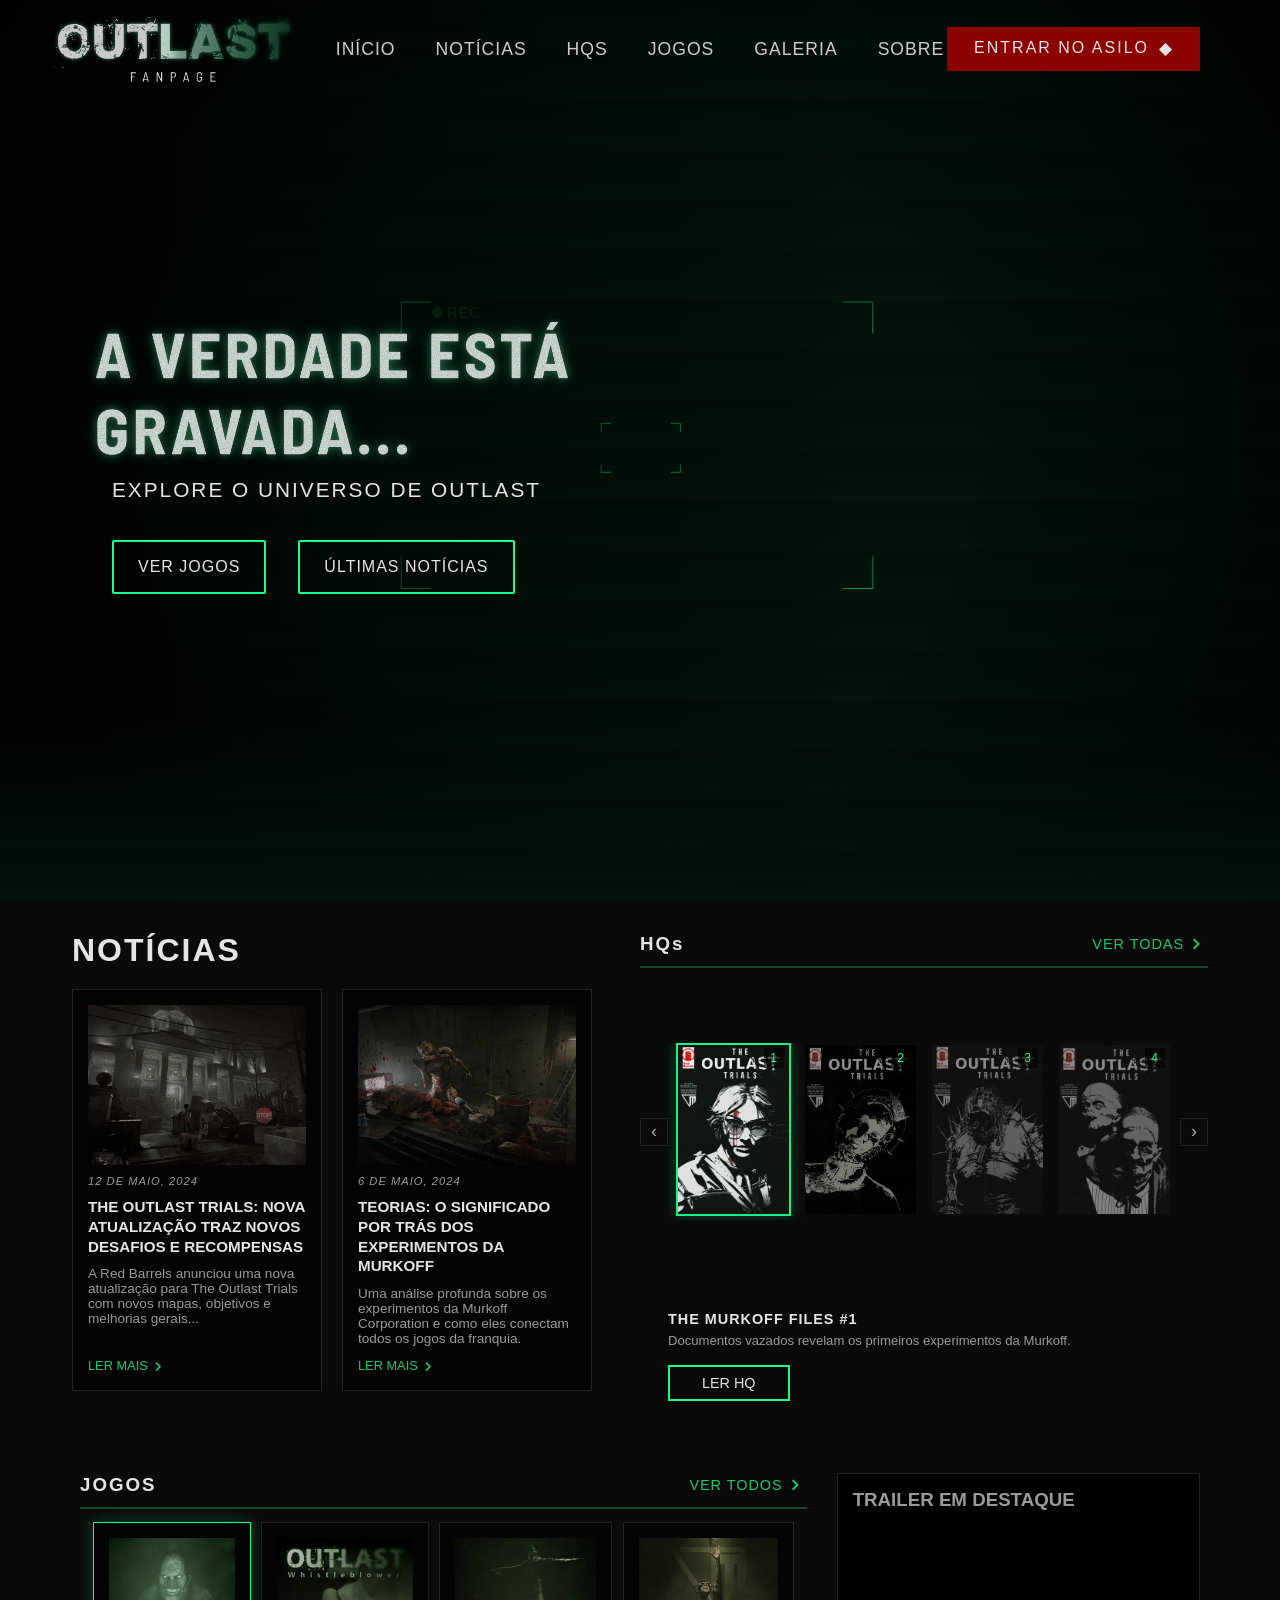
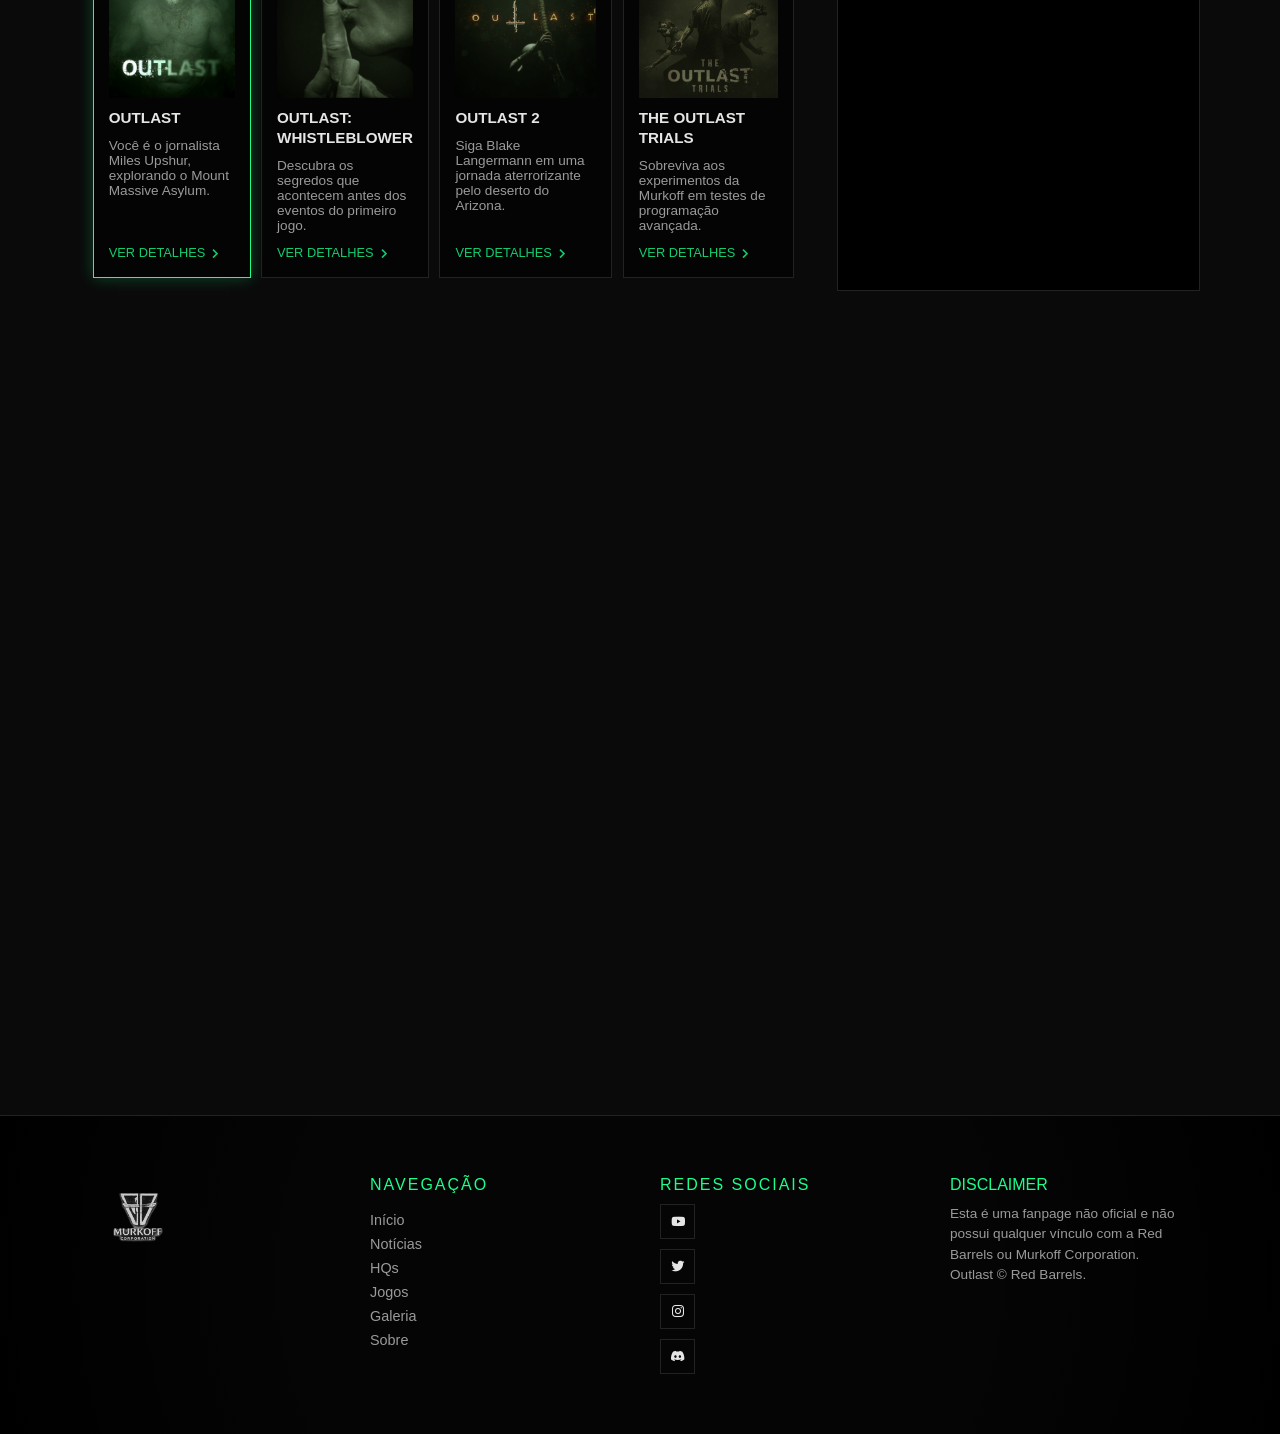
==== index.html @ 9a00b20e "Outlast Fanpage v0.3.2" ====
<!DOCTYPE html>
<html lang="pt-br">
    <head>
        <meta charset="UTF-8">
        <meta name="viewport" content="width=device-width, initial-scale=1.0">
        <title>Outlast Fanpage</title>
        <link rel="stylesheet" href="style.css">

        <!-- FONTES -->
        <link href="https://fonts.cdnfonts.com/css/base-02" rel="stylesheet">
        <link href="https://fonts.cdnfonts.com/css/special-elite" rel="stylesheet">
        <link href="https://fonts.cdnfonts.com/css/barlow-semi-condensed" rel="stylesheet">

        <!-- ICONS -->
        <link rel="shortcut icon" href="assets/icons/icon.png">
        <link href='https://unpkg.com/boxicons@2.1.4/css/boxicons.min.css' rel='stylesheet'>

        <!-- JAVASCRIPT -->
        <script src="script.js" defer></script>
        <script src="https://code.jquery.com/jquery-3.6.0.min.js"></script>
        <link rel="stylesheet" href="https://cdn.jsdelivr.net/npm/swiper@11/swiper-bundle.min.css" />
        <script src="https://cdn.jsdelivr.net/npm/swiper@11/swiper-bundle.min.js"></script>
    </head>
    <body>
        <header class="header">
            <a href="index.html" class="logo">
                <img src="assets/icons/outlast-logo.png" alt>
            </a>
            <nav>
                <a href="#inicio">INÍCIO</a>
                <a href="#noticias">NOTÍCIAS</a>
                <a href="#hqs">HQS</a>
                <a href="#jogos">JOGOS</a>
                <a href="#galeria">GALERIA</a>
                <a href="#sobre">SOBRE</a>
            </nav>
            <a href class="btn-join"><p>ENTRAR NO ASILO</p><b>◆</b></a>
        </header>
        <section class="hero" id="inicio">
            <video autoplay muted loop class="bg-hero-img">
                <source src="assets/video/outlast-bg.mp4">
            </video>
            <div class="overlay"></div>
            <div class="overlay2"></div>
            <img src="assets/img/rec-overlay.png" alt class="rec-overlay">
            <div class="glitch-overlay"></div>
            <article>
                <img src="assets/img/title-hero.png" alt>
                <h4>EXPLORE O UNIVERSO DE OUTLAST</h4>
                <div class="btns">
                    <a href>VER JOGOS</a>
                    <a href>ÚLTIMAS NOTÍCIAS</a>
                </div>
            </article>
        </section>
        <section class="news-hqs">
            <article id="noticias" class="reveal">
                <h1>NOTÍCIAS</h1>
                <div class="carrossel">
                    <div class="card">
                        <img src="assets/img/carrossel/news-1.jpg" alt>
                        <i class="date">12 DE MAIO, 2024</i>
                        <h4>THE OUTLAST TRIALS: NOVA ATUALIZAÇÃO TRAZ NOVOS DESAFIOS E RECOMPENSAS</h4>
                        <p>A Red Barrels anunciou uma nova atualização para The Outlast Trials com novos mapas,
                            objetivos e
                            melhorias gerais...</p>
                        <a href>LER MAIS <i class='bx bx-chevron-right'></i></a>
                    </div>
                    <div class="card">
                        <img src="assets/img/carrossel/news-2.jpg" alt>
                        <i class="date">6 DE MAIO, 2024</i>
                        <h4>TEORIAS: O SIGNIFICADO POR TRÁS DOS EXPERIMENTOS DA MURKOFF</h4>
                        <p>Uma análise profunda sobre os experimentos da Murkoff Corporation e como eles conectam todos
                            os
                            jogos da franquia.</p>
                        <a href>LER MAIS <i class='bx bx-chevron-right'></i></a>
                    </div>
                    <div class="card">
                        <img src="assets/img/carrossel/news-3.webp" alt>
                        <i class="date">28 DE ABRIL, 2024</i>
                        <h4>CURIOSIDADES: 15 FATOS SOBRE OUTLAST QUE VOCÊ (PROVAVELMENTE) NÃO SABIA</h4>
                        <p>Detalhes escondidos, referências e segredos que tornam Outlast uma das franquias de terror
                            mais
                            assustadoras.</p>
                        <a href>LER MAIS <i class='bx bx-chevron-right'></i></a>
                    </div>
                </div>
            </article>
            <aside id="hqs" class="reveal reveal-delay">
                <header class="header-alt">
                    <h1>HQs</h1>
                    <a href>VER TODAS <i class='bx bx-chevron-right'></i></a>
                </header>
                <div class="slider-wrapper">
                    <button class="slider-btn" id="hqs-prev">&#8249;</button>
                    <div class="slides-track-wrap">
                        <div class="slides-track" id="hqs-track"></div>
                    </div>
                    <button class="slider-btn" id="hqs-next">&#8250;</button>
                </div>

                <div class="slide-info">
                    <h3 id="hqs-title"></h3>
                    <p id="hqs-desc"></p>
                    <button class="btn-ler">LER HQ</button>
                </div>
            </aside>
        </section>
        <section class="games-trailer">
            <article id="jogos" class="reveal">
                <header class="header-alt">
                    <h1>JOGOS</h1>
                    <a href>VER TODOS <i class='bx bx-chevron-right'></i></a>
                </header>
                <div class="carrossel-jogos">
                    <div class="card" data-trailer="ZkSydla4sxo">
                        <img src="assets/img/carrossel/outlast-cape.jpg" alt>
                        <h4>OUTLAST</h4>
                        <p>Você é o jornalista Miles Upshur, explorando o Mount Massive Asylum.</p>
                        <a href>VER DETALHES <i class='bx bx-chevron-right'></i></a>
                    </div>
                    <div class="card" data-trailer="-aMJB6BDX4w">
                        <img src="assets/img/carrossel/outlast-whistleblower-cape.webp" alt>
                        <h4>OUTLAST: WHISTLEBLOWER</h4>
                        <p>Descubra os segredos que acontecem antes dos eventos do primeiro jogo.</p>
                        <a href>VER DETALHES <i class='bx bx-chevron-right'></i></a>
                    </div>
                    <div class="card" data-trailer="EOrTuPljfPU">
                        <img src="assets/img/carrossel/outlast-2-cape.webp" alt>
                        <h4>OUTLAST 2</h4>
                        <p>Siga Blake Langermann em uma jornada aterrorizante pelo deserto do Arizona.</p>
                        <a href>VER DETALHES <i class='bx bx-chevron-right'></i></a>
                    </div>
                    <div class="card" data-trailer="DuKkethkMeo">
                        <img src="assets/img/carrossel/outlast-trials-cape.jpg" alt>
                        <h4>THE OUTLAST TRIALS</h4>
                        <p>Sobreviva aos experimentos da Murkoff em testes de programação avançada.</p>
                        <a href>VER DETALHES <i class='bx bx-chevron-right'></i></a>
                    </div>
                </div>
            </article>
            <aside class="reveal reveal-delay">
                <h3>TRAILER EM DESTAQUE</h3>
                <div class="trailer-track-wrap">
                    <div class="trailer-track" id="trailer-track">
                        <iframe src="https://www.youtube.com/embed/ZkSydla4sxo"
                            title="Outlast - Trailer Oficial"
                            frameborder="0"
                            allow="accelerometer; autoplay; clipboard-write; encrypted-media; gyroscope; picture-in-picture"
                            allowfullscreen></iframe>
                        <iframe src="https://www.youtube.com/embed/-aMJB6BDX4w" frameborder="0"
                            allow="accelerometer; autoplay; clipboard-write; encrypted-media; gyroscope; picture-in-picture"
                            allowfullscreen></iframe>
                        <iframe src="https://www.youtube.com/embed/MKrUZ36IVAY" frameborder="0"
                            allow="accelerometer; autoplay; clipboard-write; encrypted-media; gyroscope; picture-in-picture"
                            allowfullscreen></iframe>
                        <iframe src="https://www.youtube.com/embed/DuKkethkMeo" frameborder="0"
                            allow="accelerometer; autoplay; clipboard-write; encrypted-media; gyroscope; picture-in-picture"
                            allowfullscreen></iframe>
                    </div>
                </aside>
            </section>
            <section class="galeria">
                <article id="galeria" class="reveal">
                    <header class="header-alt reveal">
                        <h1>GALERIA</h1>
                        <div class="center">
                            <nav>
                                <a href>TODAS</a>
                                <a href>PERSONAGENS</a>
                                <a href>CENÁRIOS</a>
                                <a href>FANARTS</a>
                            </nav>
                        </div>
                        <a href>VER TODAS <i class='bx bx-chevron-right'></i></a>
                    </header>
                    <div class="grade-galeria reveal">
                        <div class="linha">
                            <img src="assets/img/carrossel/news-1.jpg" alt>
                            <img src="assets/img/carrossel/news-2.jpg" alt>
                            <img src="assets/img/carrossel/news-3.webp" alt>
                            <img src="assets/img/galeria/01galeria.jpg" alt>
                            <img src="assets/img/galeria/02galeria.jpg" alt>
                            <img src="assets/img/galeria/03galeria.jpg" alt>
                        </div>
                        <div class="linha">
                            <img src="assets/img/galeria/04galeria.jpg" alt>
                            <img src="assets/img/galeria/05galeria.jpg" alt>
                            <img src="assets/img/galeria/06galeria.jpg" alt>
                            <img src="assets/img/galeria/07galeria.webp" alt>
                            <img src="assets/img/galeria/08galeria.webp" alt>
                            <img src="assets/img/galeria/09galeria.jpg" alt>
                        </div>
                        <div class="linha">
                            <img src="assets/img/galeria/10galeria.webp" alt>
                            <img src="assets/img/galeria/11galeria.webp" alt>
                            <img src="assets/img/galeria/12galeria.jpg" alt>
                            <img src="assets/img/galeria/13galeria.webp" alt>
                            <img src="assets/img/galeria/14galeria.webp" alt="">
                            <img src="assets/img/galeria/15galeria.jpg" alt="">
                        </div>
                        <div class="linha">
                            <img src="assets/img/galeria/16galeria.jpg" alt="">
                            <img src="assets/img/galeria/17galeria.avif" alt="">
                            <img src="assets/img/galeria/18galeria.webp" alt="">
                            <img src="assets/img/galeria/19galeria.webp" alt="">
                            <img src="assets/img/galeria/20galeria.avif" alt="">
                            <img src="assets/img/galeria/21galeria.png" alt="">
                        </div>
                    </div>
                </article>
                <aside class="galeria-viewer">
                    <div class="viewer-main">
                        <img id="viewer-img" src alt>
                        <button class="viewer-close" id="viewer-close">
                            <i class='bx bx-x'></i>
                        </button>
                    </div>
                    <div class="viewer-nav">
                        <button class="viewer-btn" id="viewer-prev">&#8249;</button>
                        <div class="viewer-thumbs-wrap">
                            <div class="viewer-thumbs" id="viewer-thumbs"></div>
                        </div>
                        <button class="viewer-btn" id="viewer-next">&#8250;</button>
                        <span class="viewer-counter" id="viewer-counter">1 / 12</span>
                    </div>
                </aside>
            </section>

            <section class="sobre">
                <article id="sobre" class="reveal">
                    <h1>SOBRE A FRANQUIA</h1>
                    <p>
                        Outlast é uma franquia de jogos de terror em primeira pessoa desenvolvida pela Red Barrels. A
                        série
                        se passa no universo da Murkoff Corporation, envolta em segredos, experimentos desumanos e uma
                        busca
                        obsessiva por conhecimento.<br><br>
                        Sem armas. Sem poder. Apenas você, sua câmera e a verdade. <br>
                        Eles estão sempre assistindo.
                    </p>
                    <a href>SAIBA MAIS</a>
                </article>
                <aside class="reveal reveal-delay">
                    <img src alt>
                    <div class="overlay"></div>
                    <h2>LINHA DO TEMPO</h2>
                    <div class="timeline">
                        <div class="timeline-item">
                            <div class="circle-dot"></div>
                            <h4>1971</h4>
                            <p>Primeiros registros dos equipamentos da Murkoff.</p>
                        </div>
                        <div class="timeline-item">
                            <div class="circle-dot"></div>
                            <h4>2009</h4>
                            <p>Eventos de Outlast e Outlast: Whistleblower no Mount Massive Asylum.</p>
                        </div>
                        <div class="timeline-item">
                            <div class="circle-dot"></div>
                            <h4>2013</h4>
                            <p>Outbreak na Temple Gate e os eventos de Outlast 2.</p>
                        </div>
                        <div class="timeline-item">
                            <div class="circle-dot"></div>
                            <h4>2017 - presente</h4>
                            <p>Experimentação em larga escala com The Outlast Trials.</p>
                        </div>
                    </div>
                </aside>
            </section>

            <footer class="footer">
                <img src="assets/icons/footer-icon.png" alt>
                <nav>
                    <h4>NAVEGAÇÃO</h4>
                    <a href>Início</a>
                    <a href>Notícias</a>
                    <a href>HQs</a>
                    <a href>Jogos</a>
                    <a href>Galeria</a>
                    <a href>Sobre</a>
                </nav>
                <div class="social">
                    <h4>REDES SOCIAIS</h4>
                    <a href><i class='bx bxl-youtube'></i></a>
                    <a href><i class='bx bxl-twitter'></i></a>
                    <a href><i class='bx bxl-instagram'></i></a>
                    <a href><i class='bx bxl-discord-alt'></i></a>
                </div>
                <div class="disclaimer">
                    <h4>DISCLAIMER</h4>
                    <p>Esta é uma fanpage não oficial e não possui qualquer vínculo com a Red Barrels ou Murkoff
                        Corporation. <br>
                        Outlast © Red Barrels.
                    </p>
                </div>
                <video autoplay muted loop>
                    <source src="assets/video/outlast-trailer.mp4">
                </video>
            </footer>
        </body>
    </html>
---- style.css ----
* {
    margin: 0;
    padding: 0;
    box-sizing: border-box;
    scroll-behavior: smooth;
}

:root {
    --bgcolor: #0a0a0a;
    --main: #1aff8c;
    --alt: #8b0000;
    --text: #e5e5e5;
    --shadows: #020202;

    --main-hover: #13cc70;
    --main-glow: rgba(26, 255, 140, 0.25);
    --alt-hover: #b30000;
    --border: #222222;
    --text-muted: #9a9a9a;

    --title: 'Base 02', sans-serif;
    --subtitle: 'Special Elite', sans-serif;
    --paragraph: 'Barlow Semi Condensed', sans-serif;
}

a {
    text-decoration: none;
    color: inherit;
}

::-webkit-scrollbar {
    width: 10px;
}

::-webkit-scrollbar-thumb {
    background-color: var(--alt);
}

body {
    overflow-x: hidden;
    color: var(--text);
    position: relative;
    display: flex;
    flex-direction: column;
    width: 100dvw;
    background-color: var(--bgcolor);
    height: auto;
    font-family: var(--paragraph);
}

.bg-hero-img {
    position: absolute;
    z-index: -1;
    width: 100%;
    height: auto;
    object-fit: cover;
    filter: brightness(50%);
}

.overlay {
    position: absolute;
    background: linear-gradient(90deg, rgba(0, 0, 0, 0.75) 0%, rgba(0, 0, 0, 0.5) 25%, transparent 70%);
    width: 100%;
    height: 100%;
}
.overlay2 {
    position: absolute;
    background: linear-gradient(rgba(0,0,0,0) 0%, rgba(0,0,0,0) 80%, var(--bgcolor) 100%);
    width: 100%;
    height: 100%;
}
.header {
    position: fixed;
    top: 0;
    z-index: 99;
    width: 100%;
    height: auto;
    padding: 0.7rem 5rem 0.7rem 3rem;
    display: flex;
    align-items: center;
    justify-content: space-between;
    transform: translateY(0);
    background: transparent;
    backdrop-filter: blur(0);
    transition: background 0.3s ease, backdrop-filter 0.3s ease, transform 0.3s ease, opacity 0.3s ease;
}

.header.scrolled {
    background-color: var(--bgcolor);
}

.logo {
    width: auto;
    display: flex;
    align-items: center;
}

.logo img {
    width: 250px;
}

.header nav {
    display: flex;
    gap: 40px;
    font-family: var(--paragraph);
    position: absolute;
    left: 50%;
    top: 50%;
    transform: translate(-50%, -50%);
}

.header .btn-join {
    background-color: var(--alt);
}

.btn-join,
.btn-join::after {
    padding: 0.6rem 1.5rem;
    font-size: 1em;
    border: 3px solid var(--alt);
    border-radius: 1px;
    color: var(--text);
    background-color: var(--alt-hover);
    position: relative;
    transition: .1s ease;
    font-family: var(--paragraph);
    font-weight: 500;
    display: flex;
    gap: 10px;
    letter-spacing: 2px;
}

.btn-join::after {
    --move1: inset(50% 50% 50% 50%);
    --move2: inset(31% 0 40% 0);
    --move3: inset(39% 0 15% 0);
    --move4: inset(45% 0 40% 0);
    --move5: inset(45% 0 6% 0);
    --move6: inset(14% 0 61% 0);
    clip-path: var(--move1);
    content: 'ENTRAR NO ASILO';
    position: absolute;
    top: 0;
    left: 0;
    right: 0;
    bottom: 0;
    display: block;
}

.btn-join:hover::after {
    animation: glitch_4011 1s;
    animation-timing-function: steps(2, end);
    text-shadow: -3px -3px 0px var(--alt-hover), 3px 3px 0px var(--alt);
    background-color: transparent;
    border: 3px solid var(--alt);
}

.btn-join:hover {
    text-shadow: -1px -1px 0px var(--alt-hover), 1px 1px 0px var(--alt);
    background-color: var(--alt-hover);
    border: 3px solid var(--alt-hover);
    box-shadow: 0px 10px 10px -10px var(--alt-hover);
}

@keyframes glitch_4011 {
    0% {
        clip-path: var(--move1);
        transform: translate(0px, -10px);
    }

    10% {
        clip-path: var(--move2);
        transform: translate(-10px, 10px);
    }

    20% {
        clip-path: var(--move3);
        transform: translate(10px, 0px);
    }

    30% {
        clip-path: var(--move4);
        transform: translate(-10px, 10px);
    }

    40% {
        clip-path: var(--move5);
        transform: translate(10px, -10px);
    }

    50% {
        clip-path: var(--move6);
        transform: translate(-10px, 10px);
    }

    60% {
        clip-path: var(--move1);
        transform: translate(10px, -10px);
    }

    70% {
        clip-path: var(--move3);
        transform: translate(-10px, 10px);
    }

    80% {
        clip-path: var(--move2);
        transform: translate(10px, -10px);
    }

    90% {
        clip-path: var(--move4);
        transform: translate(-10px, 10px);
    }

    100% {
        clip-path: var(--move1);
        transform: translate(0);
    }
}

.header nav a {
    font-size: 1.1em;
    color: #ccc;
    font-family: var(--paragraph);
    text-transform: uppercase;
    letter-spacing: 1px;
    font-weight: 500;
    position: relative;
    text-decoration: none;
    transition: color 0.3s ease;
}

.header nav a::after {
    content: "";
    position: absolute;
    bottom: -5px;
    left: 50%;
    width: 0%;
    height: 2px;
    background-color: #1aff8c;
    transition: width 0.4s cubic-bezier(0.25, 0.8, 0.25, 1),
        left 0.4s cubic-bezier(0.25, 0.8, 0.25, 1);
}

.header nav a:hover {
    color: #fff;
}

.header nav a:hover::after {
    width: 100%;
    left: 0;
}

.header nav a.active {
    color: #1aff8c;
}

.header nav a.active::after {
    width: 100%;
    left: 0;
}

.hero {
    position: relative;
    height: 100vh;
    min-height: 600px;
    width: 100%;
    display: flex;
    align-items: center;
    justify-content: center;
    text-align: center;
    overflow: hidden;
    color: #E5E5E5;
    background: radial-gradient(circle, transparent 40%, rgba(0, 0, 0, 0.9));
}

.glitch-overlay {
    position: absolute;
    inset: 0;
    pointer-events: none;
    z-index: 3;
    background: repeating-linear-gradient(0deg,
            var(--main) 0px,
            var(--main-hover) 50px,
            transparent 1px,
            transparent 3px);
    mix-blend-mode: overlay;
    animation: glitchFlicker 0.15s infinite;
}

@keyframes glitchFlicker {
    0% {
        opacity: 0.05;
    }

    50% {
        opacity: 0.15;
    }

    100% {
        opacity: 0.05;
    }
}

.hero::before {
    content: "";
    position: absolute;
    inset: 0;
    background: inherit;
    z-index: 2;
    opacity: 0;
}

.hero.glitch-active::before {
    animation: glitchShift 0.3s;
}

@keyframes glitchShift {
    0% {
        transform: translate(0, 0);
        filter: hue-rotate(0deg);
        opacity: 0.2;
    }

    20% {
        transform: translate(-10px, 5px);
        filter: hue-rotate(90deg);
    }

    40% {
        transform: translate(10px, -5px);
        filter: hue-rotate(-90deg);
    }

    60% {
        transform: translate(-5px, 2px);
    }

    80% {
        transform: translate(5px, -2px);
    }

    100% {
        transform: translate(0, 0);
        opacity: 0;
    }
}

.rec-overlay {
    width: 40%;
    z-index: -1;
    position: absolute;
    height: auto;
    opacity: 0.3;
}

.hero article {
    z-index: 10;
    position: relative;
    display: flex;
    flex-direction: column;
    width: 100%;
    height: 100%;
    justify-content: center;
    padding: 5rem;
    text-align: left;
    gap: 0.4rem;
}

.hero article img {
    width: 45%;
}

.hero article h4 {
    font-size: 1.3em;
    letter-spacing: 2px;
    font-weight: 500;
    margin-left: 2rem;
}

.hero article .btns {
    font-weight: 400;
    margin-left: 2rem;
    display: flex;
    gap: 2rem;
    margin-top: 2rem;
}

.hero article .btns a {
    position: relative;
    border: 2px solid var(--main);
    border-radius: 2px;
    padding: 1rem 1.5rem;
    color: var(--text);
    overflow: hidden;
    transition: 0.3s ease;
    letter-spacing: 1px;
}

.hero article .btns a::before {
    content: "";
    position: absolute;
    inset: 0;
    background: var(--main);
    transform: scaleX(0);
    transform-origin: left;
    transition: transform 0.3s ease;
    z-index: -1;
}

.hero article .btns a:hover {
    color: #000;
    box-shadow: 0 0 10px var(--main-glow), 0 0 20px var(--main-glow);
}

.hero article .btns a:hover::before {
    transform: scaleX(1);
}

.hero article .btns a::after {
    content: "";
    position: absolute;
    inset: 0;
    background: repeating-linear-gradient(0deg,
            transparent, transparent 2px, rgba(0, 0, 0, 0.2) 3px);
    opacity: 0;
    transition: 0.2s;
}

.hero article .btns a:hover::after {
    opacity: 1;
}

/* ===================== NEWS + HQS ===================== */

.news-hqs {
    display: flex;
    gap: 0px;
}

.news-hqs>article {
    position: relative;
    width: fit-content;
    margin-left: 3rem;
}

.news-hqs>aside {
    padding: 2rem 1.5rem 2rem 1.5rem;
    width: 100%;
    margin-right: 3rem;
}

#noticias {
    width: fit-content;
    padding: 2rem 1.5rem 2rem 1.5rem;
    display: flex;
    flex-direction: column;
}

#noticias h1 {
    font-family: var(--paragraph);
    font-size: 2rem;
    margin-bottom: 20px;
    letter-spacing: 2px;
}

.carrossel {
    display: flex;
    gap: 20px;
    overflow-x: auto;
    scroll-snap-type: x mandatory;
    padding-bottom: 10px;
    max-width: 100%;
    flex: 1;
}

.carrossel::-webkit-scrollbar {
    height: 6px;
}

.carrossel::-webkit-scrollbar-thumb {
    background: var(--main);
}

.carrossel .card {
    min-width: 20%;
    scroll-snap-align: start;
    background: rgba(0, 0, 0, 0.6);
    border: 1px solid var(--border);
    transition: 0.3s;
    flex: 0 0 300px;
    max-width: 250px;
}

.card {
    background: rgba(0, 0, 0, 0.6);
    border: 1px solid var(--border);
    padding: 15px;
    display: flex;
    flex-direction: column;
    gap: 10px;
    transition: 0.3s;
    cursor: default;
}

.card:hover {
    border-color: var(--main);
    box-shadow: 0 0 15px var(--main-glow);
}

.card img {
    width: 100%;
    height: 160px;
    object-fit: cover;
    filter: brightness(0.7);
    transition: 0.3s;
}

.card:hover img {
    filter: brightness(1);
}

.card .date {
    font-size: 0.7em;
    color: var(--text-muted);
    letter-spacing: 1px;
}

.card h4 {
    font-size: 0.95em;
    line-height: 1.3;
}

.card p {
    font-size: 0.85em;
    color: var(--text-muted);
    flex: 1;
}

.card a {
    margin-top: auto;
    font-size: 0.8em;
    color: var(--main-hover);
    transition: 0.3s;
    display: flex;
    align-items: center;
}

.card a:hover {
    text-shadow: 0 0 10px var(--main-glow);
    color: var(--main);
}

.card a>i {
    position: relative;
    top: 1px;
    transition: transform .2s ease;
    font-size: 1.5em;
}

.card a:hover>i {
    animation: arrow-bounce 0.6s ease-in-out infinite;
}

/* ===================== HQs ASIDE ===================== */

#hqs {
    display: flex;
    flex-direction: column;
    overflow: hidden;
}

.header-alt {
    display: flex;
    justify-content: space-between;
    align-items: center;
    flex-shrink: 0;
    border-bottom: 2px solid var(--main-glow);
    padding-bottom: 0.7rem;
    overflow: visible;
}

.header-alt h1 {
    font-family: var(--paragraph);
    letter-spacing: 2px;
}

.center {
    position: relative;
    width: fit-content;
    height: 100%;
}

.header-alt nav {
    position: absolute;
    left: 50%;
    top: 50%;
    transform: translate(-50%, -50%);
    display: flex;
    align-items: center;
    justify-content: center;
    gap: 10%;
}

.header-alt nav>a {
    color: var(--text-muted);
}

.header-alt nav>a:hover {
    color: var(--text)
}

@keyframes arrow-bounce {

    0%,
    100% {
        transform: translateX(2px);
    }

    50% {
        transform: translateX(5px);
    }
}

.header-alt a {
    font-size: 0.9em;
    color: var(--main-hover);
    display: flex;
    letter-spacing: 1px;
    font-weight: 400;
    align-items: center;
    transition: all .2s ease;
}

.header-alt a:hover {
    color: var(--main);
}

.header-alt a:hover>i {
    animation: arrow-bounce 0.6s ease-in-out infinite;
}

.header-alt a>i {
    position: relative;
    transition: transform .2s ease;
    font-size: 1.6em;
}

.slider-wrapper {
    position: relative;
    display: flex;
    align-items: center;
    gap: 0;
    height: 75%;
}

.slider-btn {
    background: transparent;
    border: 1px solid var(--border);
    color: #aaa;
    width: 28px;
    height: 28px;
    display: flex;
    align-items: center;
    justify-content: center;
    cursor: pointer;
    transition: .2s;
    flex-shrink: 0;
    font-size: 18px;
}

.slider-btn:hover {
    border-color: var(--main);
    color: var(--main);
    box-shadow: 0 0 8px var(--main-glow);
}

.slides-track-wrap {
    overflow: hidden;
    flex: 1;
    padding: 0 8px;
}

.slides-track {
    display: flex;
    gap: 12px;
    transition: transform .35s cubic-bezier(.4, 0, .2, 1);
}

.slide {
    flex: 0 0 calc(25% - 9px);
    cursor: pointer;
    position: relative;
}

.slide img {
    width: 100%;
    aspect-ratio: 2/3;
    object-fit: cover;
    filter: brightness(.55) saturate(.7);
    transition: .3s;
    border: 2px solid transparent;
}

.slide.active img {
    filter: brightness(.95) saturate(1);
    border-color: var(--main);
    box-shadow: 0 0 14px var(--main-glow);
}

.slide:hover img {
    filter: brightness(.8) saturate(.9);
}

.slide-num {
    position: absolute;
    top: 5px;
    right: 7px;
    font-size: .75rem;
    color: var(--main);
    font-weight: 700;
    background-color: rgba(0, 0, 0, 0.6);
    width: 20px;
    height: 20px;
    letter-spacing: 1px;
    display: flex;
    align-items: center;
    justify-content: center;
    font-weight: 500;
    text-align: center;
    font-family: var(--paragraph);
}

.slide-info {
    margin-top: 1rem;
    padding: 0 28px;
}

.slide-info h3 {
    font-size: .9rem;
    color: var(--text);
    letter-spacing: 1px;
    font-weight: 700;
    text-transform: uppercase;
    margin-bottom: .35rem;
}

.slide-info p {
    font-size: .82rem;
    color: var(--text-muted);
    line-height: 1.4;
    margin-bottom: .9rem;
}

.btn-ler {
    border: 2px solid var(--main);
    padding: .5rem 2rem;
    font-size: .9em;
    color: var(--text);
    letter-spacing: 0px;
    text-transform: uppercase;
    cursor: pointer;
    background: transparent;
    font-family: var(--paragraph);
    transition: .2s;
    position: relative;
    overflow: hidden;
    font-weight: 500;
}

.btn-ler::before {
    content: '';
    position: absolute;
    inset: 0;
    background: var(--main);
    transform: scaleX(0);
    transform-origin: left;
    transition: transform .25s ease;
    z-index: -1;
}

.btn-ler:hover {
    color: #000;
    box-shadow: 0 0 12px var(--main-glow);
}

.btn-ler:hover::before {
    transform: scaleX(1);
}

/* ===================== JOGOS + TRAILER ===================== */

.games-trailer {
    display: grid;
    grid-template-columns: 2fr 1fr;
    gap: 30px;
    padding: 40px 5rem;
}

#jogos {
    display: flex;
    flex-direction: column;
}

.carrossel-jogos {
    padding: 0.8rem;
    display: flex;
    gap: 1.5%;
}

.games-trailer aside {
    background: #000;
    border: 1px solid var(--border);
    padding: 15px;
    display: flex;
    flex-direction: column;
    gap: 15px;
}

.games-trailer h3 {
    color: var(--text-muted);
}

.games-trailer iframe {
    width: 100%;
    height: 100%;
    border: 5px solid var(--border);
}

.carrossel-jogos .card.active {
    border-color: var(--main);
    box-shadow: 0 0 15px var(--main-glow);
}

.carrossel-jogos .card.active img {
    filter: brightness(1);
}

.trailer-track-wrap {
    overflow: hidden;
    width: 100%;
    height: 100%;
}

.trailer-track {
    display: flex;
    flex-direction: row;
    /* adicione isso explicitamente */
    height: 100%;
    transition: transform 0.4s cubic-bezier(.4, 0, .2, 1);
}

.trailer-track iframe {
    flex: 0 0 100%;
    width: 100%;
    height: 100%;
    border: none;
    pointer-events: none;
}

.trailer-track iframe.active {
    pointer-events: all;
}

/* ===================== GALERIA ===================== */


.galeria {
    display: flex;
    flex-direction: row;
    gap: 20px;
    padding: 40px 5rem;
    align-items: flex-start;
}

.galeria.open {
    grid-template-columns: 60fr 40fr;
    gap: 20px;
}

#galeria {
    width: 100%;
    flex-shrink: 0;
    transition: width 0.4s ease;
}

.galeria.open #galeria {
    width: 60%;
}

.grade-galeria {
    padding: 1.5rem 1.5rem;
    display: flex;
    flex-direction: column;
    gap: 10px;
}

.linha {
    display: grid;
    grid-template-columns: repeat(6, 1fr);
    gap: 10px;
}

.linha img {
    width: 100%;
    height: 80px;
    object-fit: cover;
    filter: brightness(0.7);
    transition: 0.3s;
    cursor: pointer;
    display: block;
}

.linha img:hover {
    filter: brightness(1);
    transform: scale(1.05);
}

.linha img.selected {
    filter: brightness(1);
    outline: 2px solid var(--main);
    box-shadow: 0 0 12px var(--main-glow);
    transform: scale(1.05);
}

.galeria.open .linha img {
    height: 70px;
}

/* ===================== VISUALIZADOR ===================== */

.galeria-viewer {
    display: none;
    flex-direction: column;
    gap: 15px;
    width: 40%;
    flex-shrink: 0;
    position: sticky;
    top: 80px;
}

.galeria.open .galeria-viewer {
    display: flex;
}

.viewer-main {
    position: relative;
    width: 100%;
    aspect-ratio: 16/10;
    overflow: hidden;
    border: 1px solid var(--border);
    background: #000;
}

.viewer-main img {
    width: 100%;
    height: 100%;
    object-fit: cover;
    transition: opacity 0.3s ease;
}

.viewer-close {
    position: absolute;
    top: 8px;
    right: 8px;
    background: rgba(0, 0, 0, 0.7);
    border: 1px solid var(--border);
    color: var(--text-muted);
    width: 28px;
    height: 28px;
    display: flex;
    align-items: center;
    justify-content: center;
    cursor: pointer;
    font-size: 18px;
    transition: 0.2s;
    z-index: 5;
}

.viewer-close:hover {
    border-color: var(--alt);
    color: var(--alt);
}

.viewer-nav {
    display: flex;
    align-items: center;
    gap: 10px;
}

.viewer-btn {
    background: transparent;
    border: 1px solid var(--border);
    color: #aaa;
    width: 32px;
    height: 32px;
    display: flex;
    align-items: center;
    justify-content: center;
    cursor: pointer;
    transition: .2s;
    flex-shrink: 0;
    font-size: 20px;
}

.viewer-btn:hover {
    border-color: var(--main);
    color: var(--main);
    box-shadow: 0 0 8px var(--main-glow);
}

.viewer-thumbs-wrap {
    overflow: hidden;
    flex: 1;
}

.viewer-thumbs {
    display: flex;
    flex-wrap: nowrap;
    gap: 6px;
    transition: transform 0.35s cubic-bezier(.4, 0, .2, 1);
}

.viewer-thumb {
    flex: 0 0 calc(25% - 5px);
    width: calc(25% - 5px);
    aspect-ratio: 1;
    object-fit: cover;
    filter: brightness(0.5) saturate(0.6);
    cursor: pointer;
    transition: 0.2s;
    border: 2px solid transparent;
    display: block;
}

.viewer-thumb:hover {
    filter: brightness(0.8);
}

.viewer-thumb.active {
    filter: brightness(1);
    border-color: var(--main);
    box-shadow: 0 0 8px var(--main-glow);
}

.viewer-counter {
    font-size: 0.75rem;
    color: var(--text-muted);
    letter-spacing: 1px;
    text-align: right;
    flex-shrink: 0;
}

/* ===================== SOBRE ===================== */

.sobre {
    display: grid;
    grid-template-columns: 1fr 1fr;
    gap: 30px;
    padding: 40px 5rem;
}

/* ===================== FOOTER ===================== */

.footer {
    position: relative;
    display: grid;
    grid-template-columns: 1fr 1fr 1fr 1fr;
    gap: 40px;
    padding: 60px 5rem;
    background: #050505;
    border-top: 1px solid var(--border);
    overflow: hidden;
}

.footer video {
    position: absolute;
    inset: 0;
    width: 100%;
    height: 100%;
    object-fit: cover;
    opacity: 0.05;
    z-index: 0;
}

.footer>* {
    position: relative;
    z-index: 2;
}

.footer img {
    width: 120px;
    opacity: 0.8;
    filter: grayscale(1) brightness(1.2);
    transition: 0.3s;
}

.footer img:hover {
    opacity: 1;
    filter: grayscale(0) brightness(1.5);
}

.footer nav {
    display: flex;
    flex-direction: column;
    gap: 8px;
}

.footer nav h4 {
    font-family: var(--subtitle);
    margin-bottom: 10px;
    color: var(--main);
    font-weight: 200;
    letter-spacing: 2px;
}

.footer nav a {
    color: var(--text-muted);
    transition: 0.3s;
    font-size: 0.9em;
}

.footer nav a:hover {
    color: var(--main);
    transform: translateX(5px);
}

.social {
    display: flex;
    flex-direction: column;
    gap: 10px;
}

.social h4 {
    color: var(--main);
    font-family: var(--subtitle);
    letter-spacing: 2px;
    font-weight: 200;
}

.social a {
    width: 35px;
    height: 35px;
    border: 1px solid var(--border);
    display: flex;
    align-items: center;
    justify-content: center;
    color: var(--text);
    transition: 0.3s;
}

.social a:hover {
    border-color: var(--main);
    color: var(--main);
    box-shadow: 0 0 10px var(--main-glow);
}

.disclaimer h4 {
    color: var(--main);
    font-family: var(--subtitle);
    margin-bottom: 10px;
    font-weight: 200;
}

.disclaimer p {
    font-size: 0.85em;
    color: var(--text-muted);
    line-height: 1.5;
}

.footer::after {
    content: "";
    position: absolute;
    inset: 0;
    background: radial-gradient(circle, transparent 50%, #000 100%);
    z-index: 1;
}

.header.hide {
    transform: translateY(-100%);
    opacity: 0;
}

@media (max-width: 900px) {
    .news-hqs {
        grid-template-columns: 1fr;
    }

    .carrossel .card {
        min-width: 250px;
    }

    .footer {
        grid-template-columns: 1fr 1fr;
        padding: 40px 2rem;
    }
}

@media (max-width: 600px) {
    .footer {
        grid-template-columns: 1fr;
        text-align: center;
    }

    .social {
        flex-direction: row;
        justify-content: center;
    }
}

.reveal {
    opacity: 0;
    transform: translateY(40px);
    transition: opacity 0.7s ease, transform 0.7s ease;
}

.reveal.visible {
    opacity: 1;
    transform: translateY(0);
}

.reveal-delay {
    transition-delay: 0.2s;
}
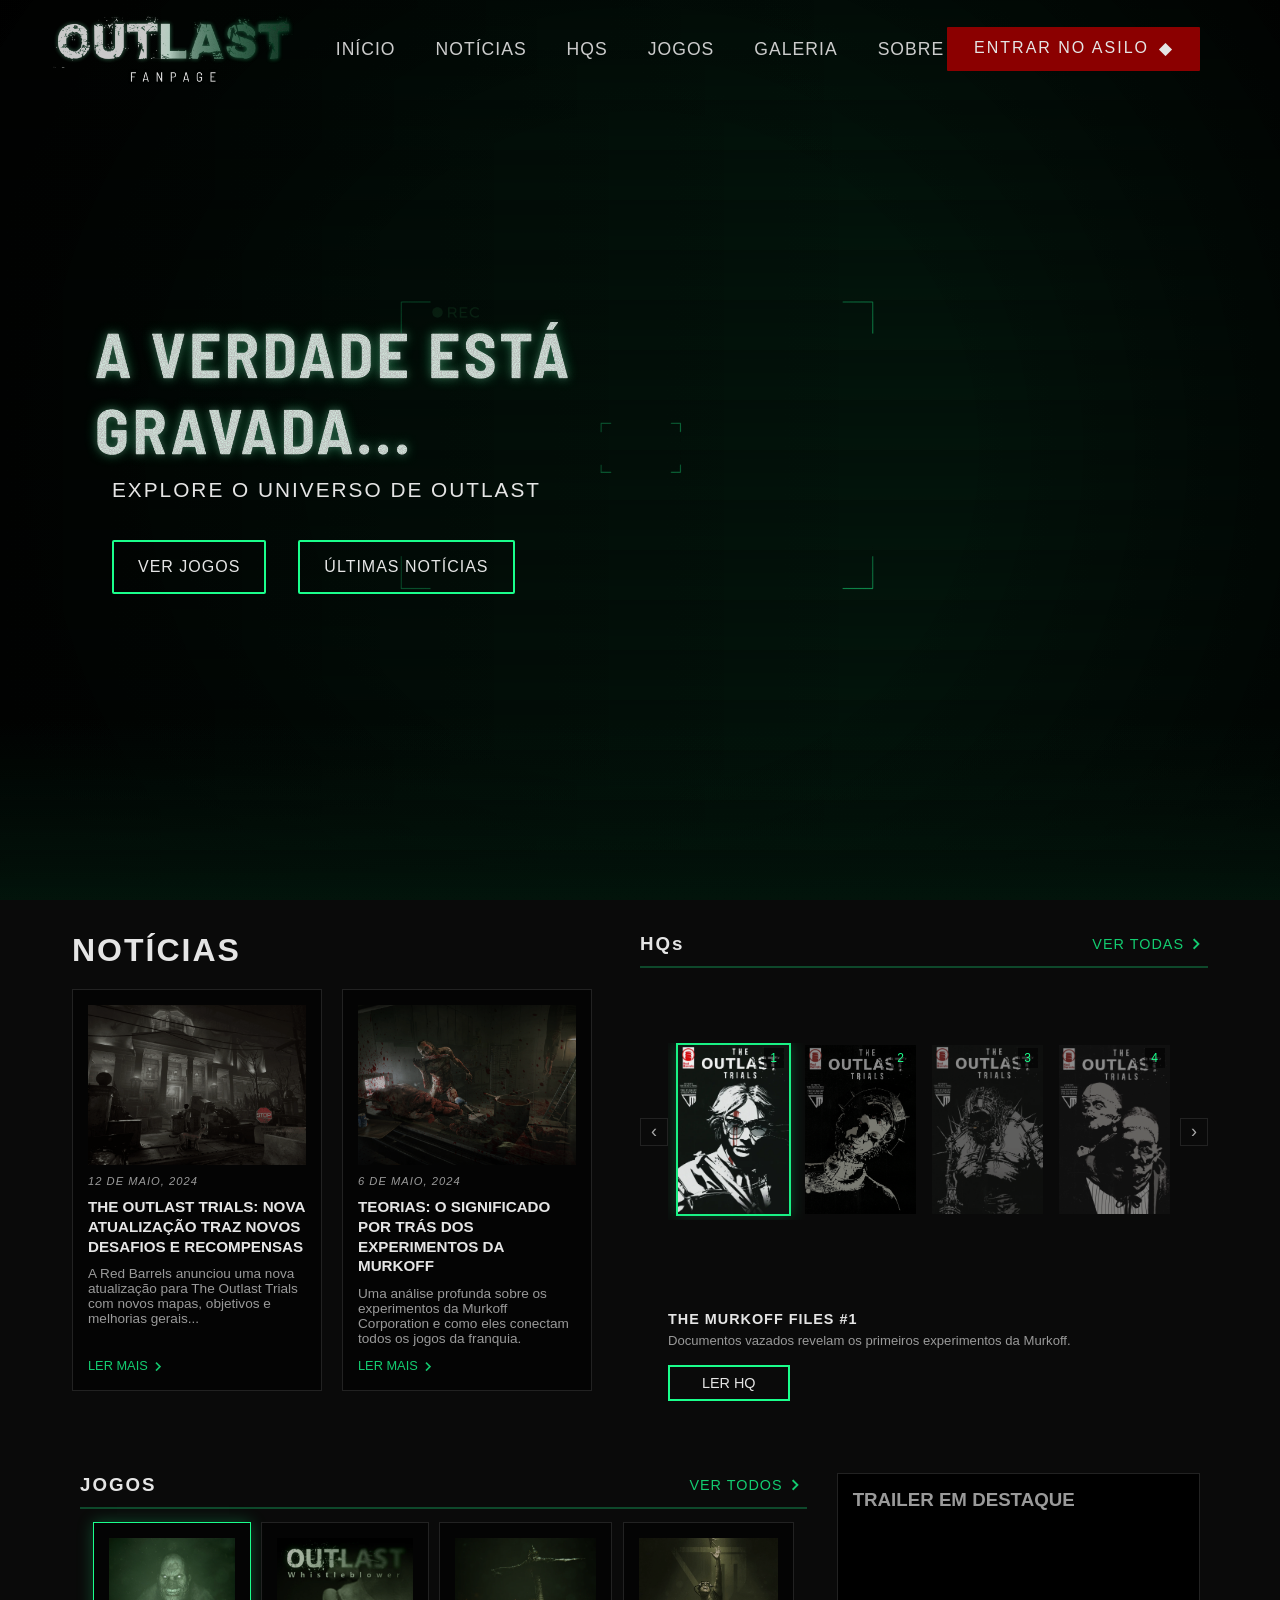
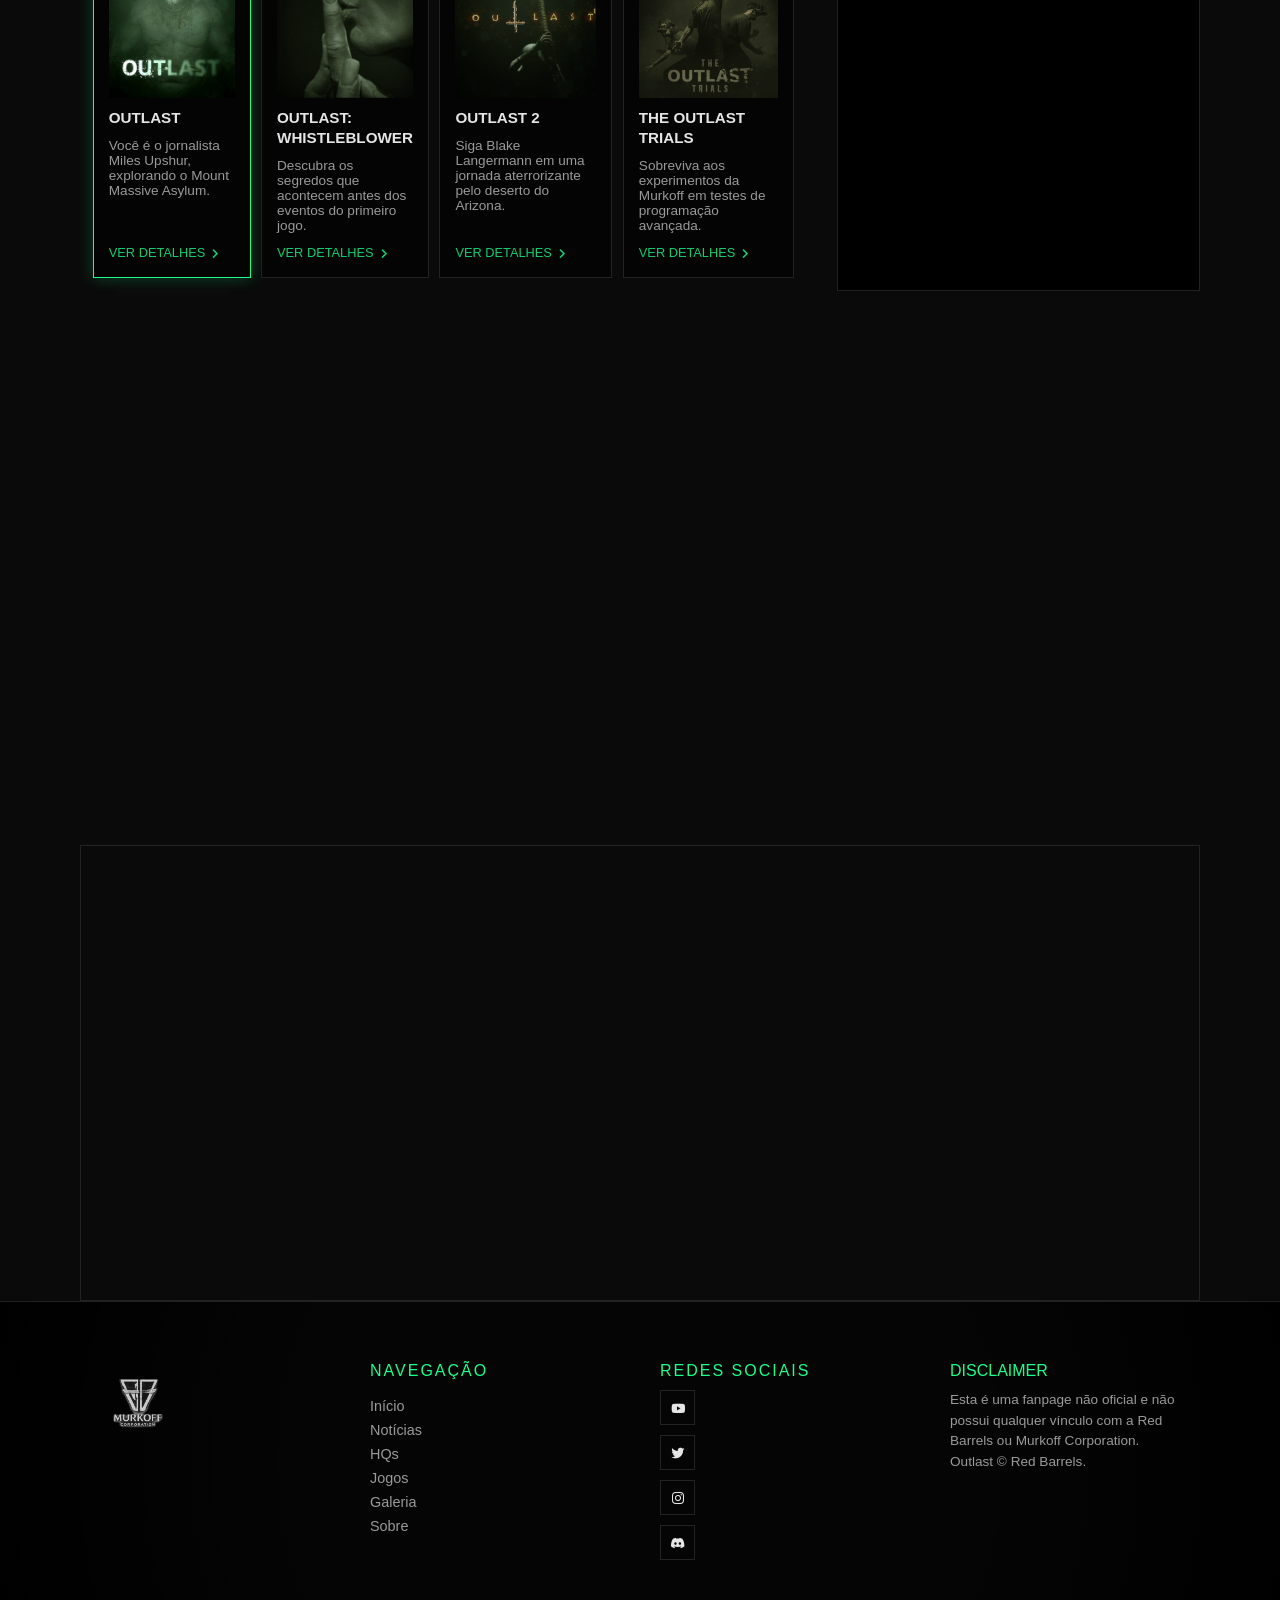
==== commit e4197a6b: "Outlast Fanpage v0.3.3" ====
--- a/index.html
+++ b/index.html
@@ -196,16 +196,16 @@
                             <img src="assets/img/galeria/11galeria.webp" alt>
                             <img src="assets/img/galeria/12galeria.jpg" alt>
                             <img src="assets/img/galeria/13galeria.webp" alt>
-                            <img src="assets/img/galeria/14galeria.webp" alt="">
-                            <img src="assets/img/galeria/15galeria.jpg" alt="">
+                            <img src="assets/img/galeria/14galeria.webp" alt>
+                            <img src="assets/img/galeria/15galeria.jpg" alt>
                         </div>
                         <div class="linha">
-                            <img src="assets/img/galeria/16galeria.jpg" alt="">
-                            <img src="assets/img/galeria/17galeria.avif" alt="">
-                            <img src="assets/img/galeria/18galeria.webp" alt="">
-                            <img src="assets/img/galeria/19galeria.webp" alt="">
-                            <img src="assets/img/galeria/20galeria.avif" alt="">
-                            <img src="assets/img/galeria/21galeria.png" alt="">
+                            <img src="assets/img/galeria/16galeria.jpg" alt>
+                            <img src="assets/img/galeria/17galeria.avif" alt>
+                            <img src="assets/img/galeria/18galeria.webp" alt>
+                            <img src="assets/img/galeria/19galeria.webp" alt>
+                            <img src="assets/img/galeria/20galeria.avif" alt>
+                            <img src="assets/img/galeria/21galeria.png" alt>
                         </div>
                     </div>
                 </article>
@@ -242,7 +242,7 @@
                     <a href>SAIBA MAIS</a>
                 </article>
                 <aside class="reveal reveal-delay">
-                    <img src alt>
+                    <img src="assets/img/bg.png" alt="Murkoff Corporation">
                     <div class="overlay"></div>
                     <h2>LINHA DO TEMPO</h2>
                     <div class="timeline">
--- a/style.css
+++ b/style.css
@@ -63,12 +63,14 @@
     width: 100%;
     height: 100%;
 }
+
 .overlay2 {
     position: absolute;
-    background: linear-gradient(rgba(0,0,0,0) 0%, rgba(0,0,0,0) 80%, var(--bgcolor) 100%);
+    background: linear-gradient(rgba(0, 0, 0, 0) 0%, rgba(0, 0, 0, 0) 80%, var(--bgcolor) 100%);
     width: 100%;
     height: 100%;
 }
+
 .header {
     position: fixed;
     top: 0;
@@ -1056,9 +1058,157 @@
 
 .sobre {
     display: grid;
-    grid-template-columns: 1fr 1fr;
-    gap: 30px;
-    padding: 40px 5rem;
+    grid-template-columns: 1fr 2fr;
+    gap: 0;
+    padding: 40px 2rem;
+    border: 1px solid var(--border);
+    margin: 0 5rem;
+}
+
+#sobre {
+    padding: 2rem;
+    display: flex;
+    flex-direction: column;
+    gap: 1rem;
+    border-right: 1px solid var(--border);
+}
+
+#sobre h1 {
+    font-size: 1.4rem;
+    letter-spacing: 2px;
+    font-weight: 700;
+}
+
+#sobre p {
+    font-size: 0.85rem;
+    color: var(--text-muted);
+    line-height: 1.6;
+}
+
+#sobre a {
+    display: inline-block;
+    border: 2px solid var(--main);
+    padding: 0.5rem 1.5rem;
+    font-size: 0.85rem;
+    letter-spacing: 2px;
+    color: var(--text);
+    width: fit-content;
+    margin-top: auto;
+    position: relative;
+    overflow: hidden;
+    transition: 0.2s;
+}
+
+#sobre a::before {
+    content: '';
+    position: absolute;
+    inset: 0;
+    background: var(--main);
+    transform: scaleX(0);
+    transform-origin: left;
+    transition: transform 0.25s ease;
+    z-index: -1;
+}
+
+#sobre a:hover {
+    color: #000;
+    box-shadow: 0 0 12px var(--main-glow);
+}
+
+#sobre a:hover::before {
+    transform: scaleX(1);
+}
+
+/* Timeline aside */
+
+.sobre aside {
+    position: relative;
+    padding: 2rem;
+    display: flex;
+    flex-direction: column;
+    gap: 1rem;
+    overflow: hidden;
+}
+
+.sobre aside img {
+    position: absolute;
+    inset: 0;
+    width: 100%;
+    height: 100%;
+    object-fit: cover;
+    filter: brightness(1) sepia(0.3);
+    z-index: 0;
+}
+
+.sobre aside h2 {
+    font-size: 1rem;
+    letter-spacing: 3px;
+    font-weight: 600;
+    color: var(--text);
+}
+
+.timeline {
+    display: flex;
+    flex-direction: column;
+    gap: 0;
+    position: relative;
+    padding-left: 1rem;
+}
+
+.timeline::before {
+    content: '';
+    position: absolute;
+    left: 18px;
+    top: 8px;
+    bottom: 8px;
+    width: 2px;
+    background: var(--main-glow);
+}
+
+.timeline-item {
+    position: relative;
+    padding: 0.5rem 0 0.5rem 1.5rem;
+    display: flex;
+    flex-direction: column;
+    gap: 2px;
+}
+
+.circle-dot {
+    position: absolute;
+    left: -2px;
+    top: 10px;
+    width: 10px;
+    height: 10px;
+    border-radius: 50%;
+    background: var(--main);
+    box-shadow: 0 0 6px var(--main-glow);
+    flex-shrink: 0;
+}
+
+.timeline-item h4 {
+    font-size: 0.9rem;
+    font-weight: 700;
+    letter-spacing: 1px;
+    color: var(--text);
+}
+
+.timeline-item p {
+    font-size: 0.8rem;
+    color: var(--text-muted);
+    line-height: 1.4;
+}
+
+.sobre aside .overlay {
+    position: absolute;
+    inset: 0;
+    background: linear-gradient(90deg, rgba(0, 0, 0, 0.95) 0%, rgba(0, 0, 0, 0.7) 50%, transparent 100%);
+    z-index: 1;
+}
+
+.sobre aside h2,
+.sobre aside .timeline {
+    position: relative;
+    z-index: 2;
 }
 
 /* ===================== FOOTER ===================== */
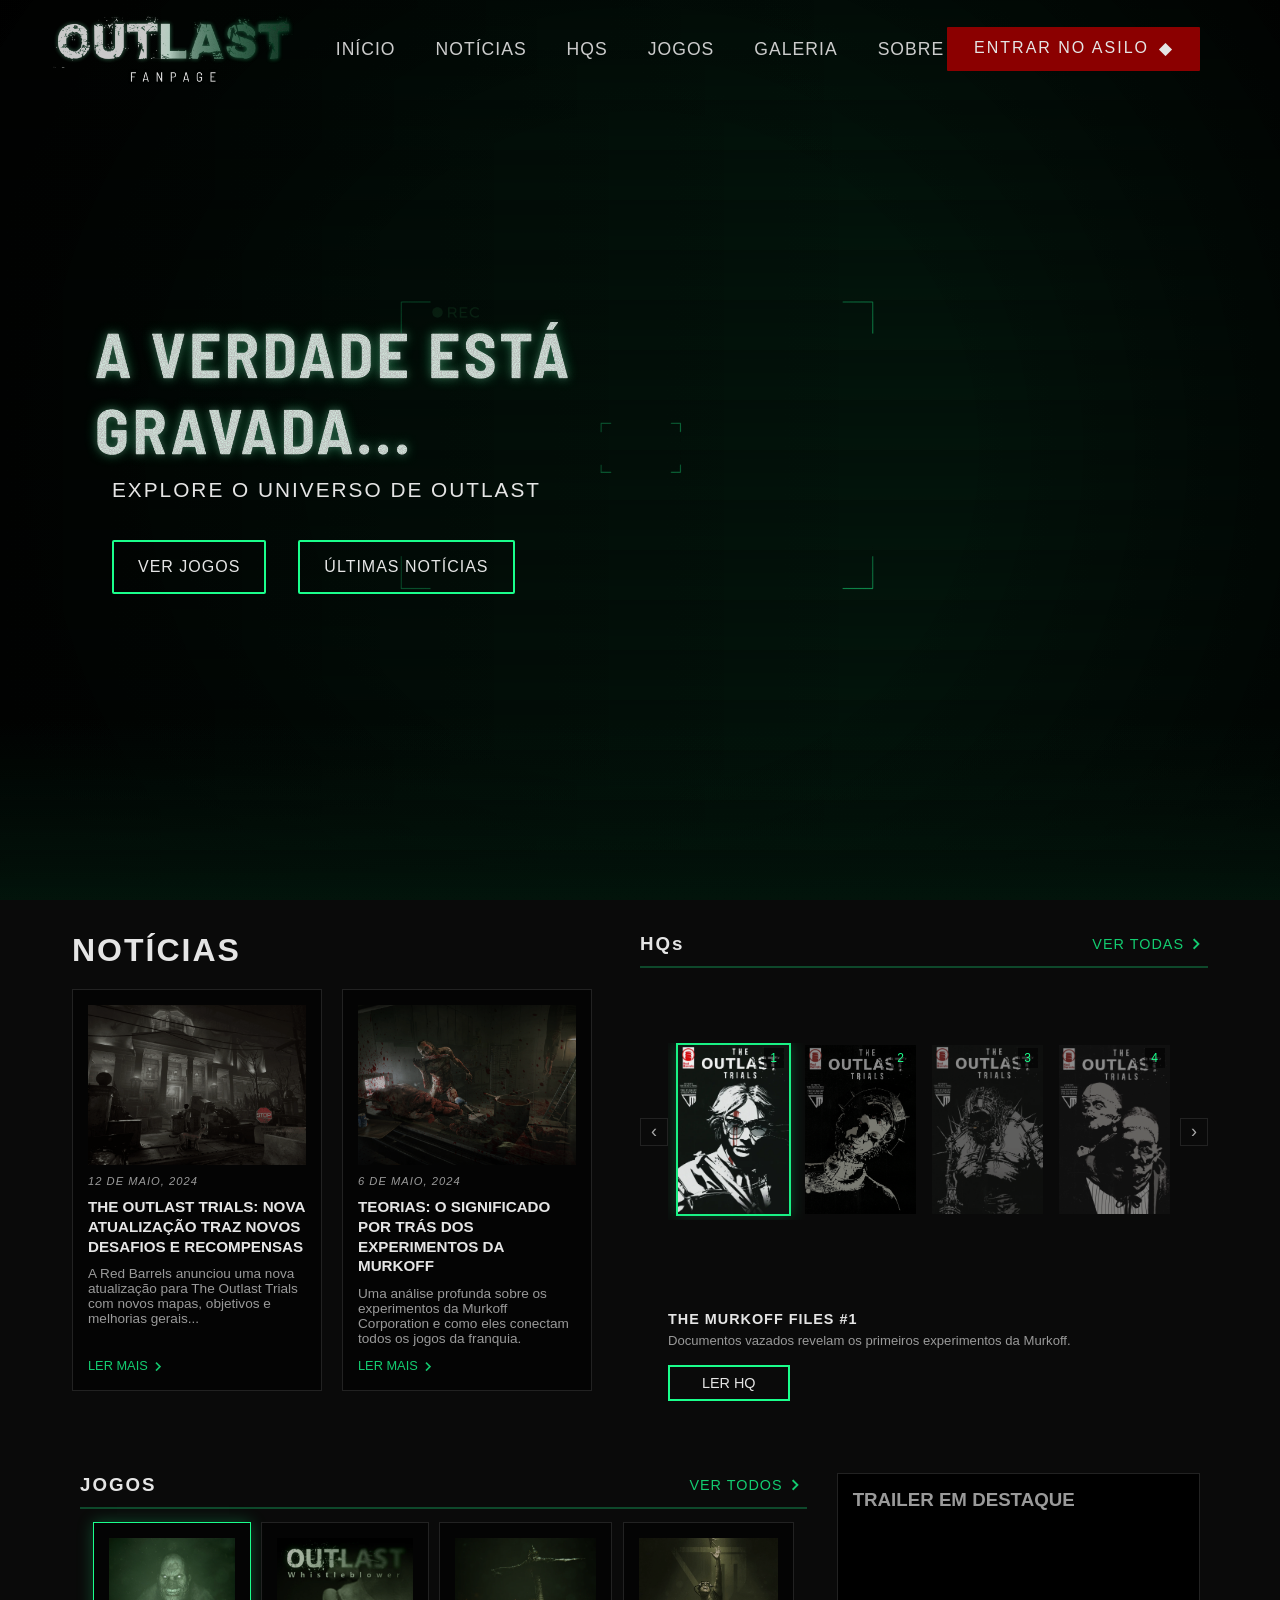
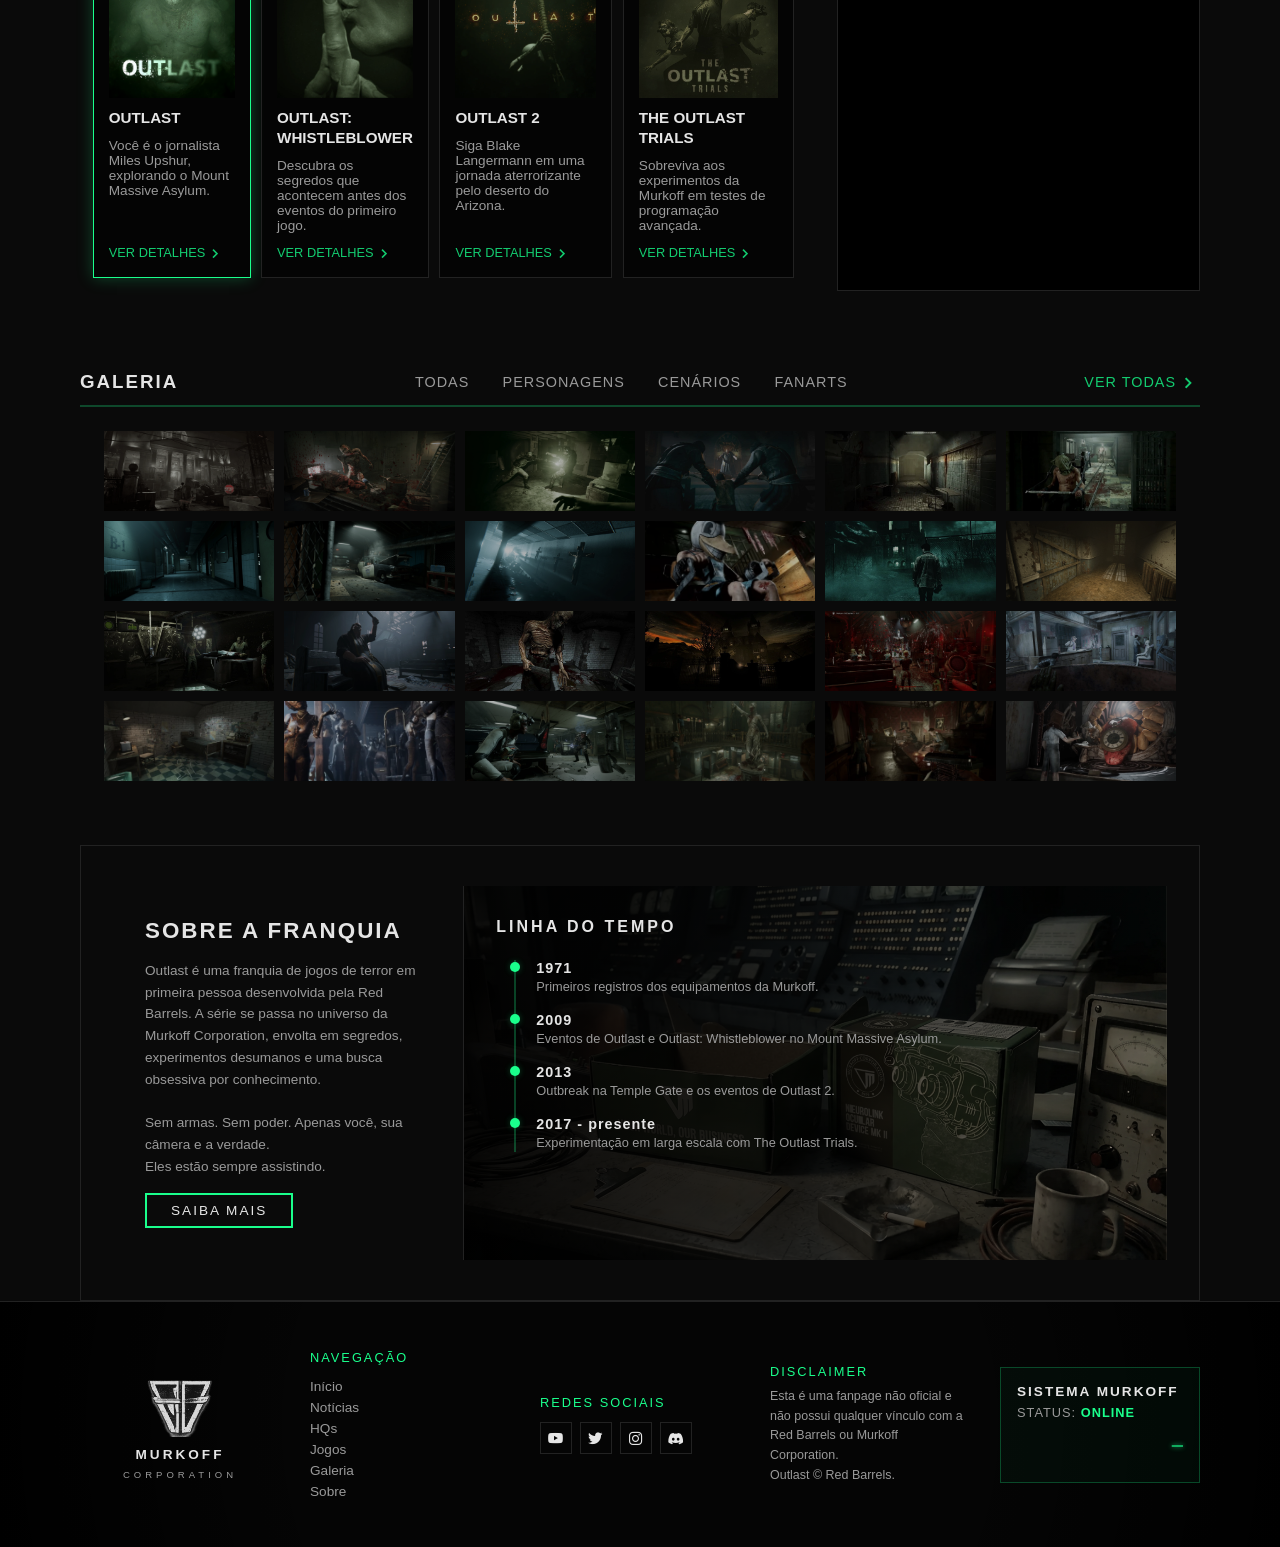
==== commit 06c6077f: "Outlast Fanpage v0.4" ====
--- a/index.html
+++ b/index.html
@@ -242,7 +242,7 @@
                     <a href>SAIBA MAIS</a>
                 </article>
                 <aside class="reveal reveal-delay">
-                    <img src="assets/img/bg.png" alt="Murkoff Corporation">
+                    <img src="assets/img/bgfooter2.webp" alt="Murkoff Corporation">
                     <div class="overlay"></div>
                     <h2>LINHA DO TEMPO</h2>
                     <div class="timeline">
@@ -271,7 +271,10 @@
             </section>
 
             <footer class="footer">
-                <img src="assets/icons/footer-icon.png" alt>
+                <div class="footer-brand">
+                    <img src="assets/icons/footer-icon.png" alt>
+                    <span>MURKOFF<br><small>CORPORATION</small></span>
+                </div>
                 <nav>
                     <h4>NAVEGAÇÃO</h4>
                     <a href>Início</a>
@@ -283,17 +286,26 @@
                 </nav>
                 <div class="social">
                     <h4>REDES SOCIAIS</h4>
-                    <a href><i class='bx bxl-youtube'></i></a>
-                    <a href><i class='bx bxl-twitter'></i></a>
-                    <a href><i class='bx bxl-instagram'></i></a>
-                    <a href><i class='bx bxl-discord-alt'></i></a>
+                    <div class="social-icons">
+                        <a href><i class='bx bxl-youtube'></i></a>
+                        <a href><i class='bx bxl-twitter'></i></a>
+                        <a href><i class='bx bxl-instagram'></i></a>
+                        <a href><i class='bx bxl-discord-alt'></i></a>
+                    </div>
                 </div>
                 <div class="disclaimer">
                     <h4>DISCLAIMER</h4>
                     <p>Esta é uma fanpage não oficial e não possui qualquer vínculo com a Red Barrels ou Murkoff
-                        Corporation. <br>
-                        Outlast © Red Barrels.
-                    </p>
+                        Corporation.<br>
+                        Outlast © Red Barrels.</p>
+                </div>
+                <div class="murkoff-system">
+                    <h4>SISTEMA MURKOFF</h4>
+                    <p class="status">STATUS: <span>ONLINE</span></p>
+                    <svg class="ecg" viewBox="0 0 200 50" preserveAspectRatio="none">
+                        <polyline class="ecg-line"
+                            points="0,25 20,25 30,25 35,5 40,45 45,25 55,25 65,25 70,10 75,40 80,25 90,25 200,25" />
+                    </svg>
                 </div>
                 <video autoplay muted loop>
                     <source src="assets/video/outlast-trailer.mp4">
--- a/style.css
+++ b/style.css
@@ -1201,7 +1201,7 @@
 .sobre aside .overlay {
     position: absolute;
     inset: 0;
-    background: linear-gradient(90deg, rgba(0, 0, 0, 0.95) 0%, rgba(0, 0, 0, 0.7) 50%, transparent 100%);
+    background: linear-gradient(90deg, rgba(0, 0, 0, 0.95) 0%, rgba(0, 0, 0, 0.8) 50%, rgba(0, 0, 0, 0.3) 100%);
     z-index: 1;
 }
 
@@ -1212,13 +1212,13 @@
 }
 
 /* ===================== FOOTER ===================== */
-
 .footer {
     position: relative;
     display: grid;
-    grid-template-columns: 1fr 1fr 1fr 1fr;
-    gap: 40px;
-    padding: 60px 5rem;
+    grid-template-columns: 1fr 1fr 1fr 1fr 1fr;
+    align-items: center;
+    gap: 30px;
+    padding: 3rem 5rem;
     background: #050505;
     border-top: 1px solid var(--border);
     overflow: hidden;
@@ -1234,41 +1234,72 @@
     z-index: 0;
 }
 
+.footer::after {
+    content: "";
+    position: absolute;
+    inset: 0;
+    background: radial-gradient(circle, transparent 50%, #000 100%);
+    z-index: 1;
+}
+
 .footer>* {
     position: relative;
     z-index: 2;
 }
 
-.footer img {
-    width: 120px;
-    opacity: 0.8;
+/* Brand */
+
+.footer-brand {
+    display: flex;
+    flex-direction: column;
+    align-items: center;
+    gap: 8px;
+    text-align: center;
+}
+
+.footer-brand img {
+    width: 70px;
+    opacity: 0.85;
     filter: grayscale(1) brightness(1.2);
     transition: 0.3s;
 }
 
-.footer img:hover {
-    opacity: 1;
-    filter: grayscale(0) brightness(1.5);
-}
+.footer-brand span {
+    font-size: 0.85em;
+    letter-spacing: 3px;
+    font-weight: 700;
+    color: var(--text);
+    line-height: 1.4;
+}
+
+.footer-brand small {
+    font-size: 0.7em;
+    letter-spacing: 4px;
+    color: var(--text-muted);
+    font-weight: 400;
+}
+
+/* Nav */
 
 .footer nav {
     display: flex;
     flex-direction: column;
-    gap: 8px;
+    gap: 6px;
 }
 
 .footer nav h4 {
     font-family: var(--subtitle);
-    margin-bottom: 10px;
+    margin-bottom: 8px;
     color: var(--main);
     font-weight: 200;
     letter-spacing: 2px;
+    font-size: 0.8em;
 }
 
 .footer nav a {
     color: var(--text-muted);
     transition: 0.3s;
-    font-size: 0.9em;
+    font-size: 0.85em;
 }
 
 .footer nav a:hover {
@@ -1276,10 +1307,12 @@
     transform: translateX(5px);
 }
 
+/* Social */
+
 .social {
     display: flex;
     flex-direction: column;
-    gap: 10px;
+    gap: 12px;
 }
 
 .social h4 {
@@ -1287,16 +1320,23 @@
     font-family: var(--subtitle);
     letter-spacing: 2px;
     font-weight: 200;
+    font-size: 0.8em;
+}
+
+.social-icons {
+    display: flex;
+    gap: 8px;
 }
 
 .social a {
-    width: 35px;
-    height: 35px;
+    width: 32px;
+    height: 32px;
     border: 1px solid var(--border);
     display: flex;
     align-items: center;
     justify-content: center;
     color: var(--text);
+    font-size: 1.1em;
     transition: 0.3s;
 }
 
@@ -1306,41 +1346,90 @@
     box-shadow: 0 0 10px var(--main-glow);
 }
 
+/* Disclaimer */
+
 .disclaimer h4 {
     color: var(--main);
     font-family: var(--subtitle);
-    margin-bottom: 10px;
+    margin-bottom: 8px;
     font-weight: 200;
+    font-size: 0.8em;
+    letter-spacing: 2px;
 }
 
 .disclaimer p {
+    font-size: 0.78em;
+    color: var(--text-muted);
+    line-height: 1.6;
+}
+
+/* Sistema Murkoff */
+
+.murkoff-system {
+    border: 1px solid var(--main-glow);
+    padding: 1rem;
+    display: flex;
+    flex-direction: column;
+    gap: 6px;
+    background: rgba(26, 255, 140, 0.03);
+}
+
+.murkoff-system h4 {
     font-size: 0.85em;
+    letter-spacing: 2px;
+    font-weight: 700;
+    color: var(--text);
+}
+
+.murkoff-system .status {
+    font-size: 0.8em;
     color: var(--text-muted);
-    line-height: 1.5;
-}
-
-.footer::after {
-    content: "";
-    position: absolute;
-    inset: 0;
-    background: radial-gradient(circle, transparent 50%, #000 100%);
-    z-index: 1;
-}
-
-.header.hide {
-    transform: translateY(-100%);
-    opacity: 0;
-}
+    letter-spacing: 1px;
+}
+
+.murkoff-system .status span {
+    color: var(--main);
+    font-weight: 700;
+}
+
+/* ECG */
+
+.ecg {
+    width: 100%;
+    height: 40px;
+    overflow: visible;
+}
+
+.ecg-line {
+    fill: none;
+    stroke: var(--main);
+    stroke-width: 1.5;
+    stroke-dasharray: 300;
+    stroke-dashoffset: 300;
+    animation: ecg-draw 2s linear infinite;
+    filter: drop-shadow(0 0 3px var(--main));
+}
+
+@keyframes ecg-draw {
+    0% {
+        stroke-dashoffset: 300;
+        opacity: 1;
+    }
+
+    80% {
+        stroke-dashoffset: 0;
+        opacity: 1;
+    }
+
+    100% {
+        stroke-dashoffset: 0;
+        opacity: 0;
+    }
+}
+
+/* Responsive */
 
 @media (max-width: 900px) {
-    .news-hqs {
-        grid-template-columns: 1fr;
-    }
-
-    .carrossel .card {
-        min-width: 250px;
-    }
-
     .footer {
         grid-template-columns: 1fr 1fr;
         padding: 40px 2rem;
@@ -1353,23 +1442,7 @@
         text-align: center;
     }
 
-    .social {
-        flex-direction: row;
+    .social-icons {
         justify-content: center;
     }
-}
-
-.reveal {
-    opacity: 0;
-    transform: translateY(40px);
-    transition: opacity 0.7s ease, transform 0.7s ease;
-}
-
-.reveal.visible {
-    opacity: 1;
-    transform: translateY(0);
-}
-
-.reveal-delay {
-    transition-delay: 0.2s;
 }
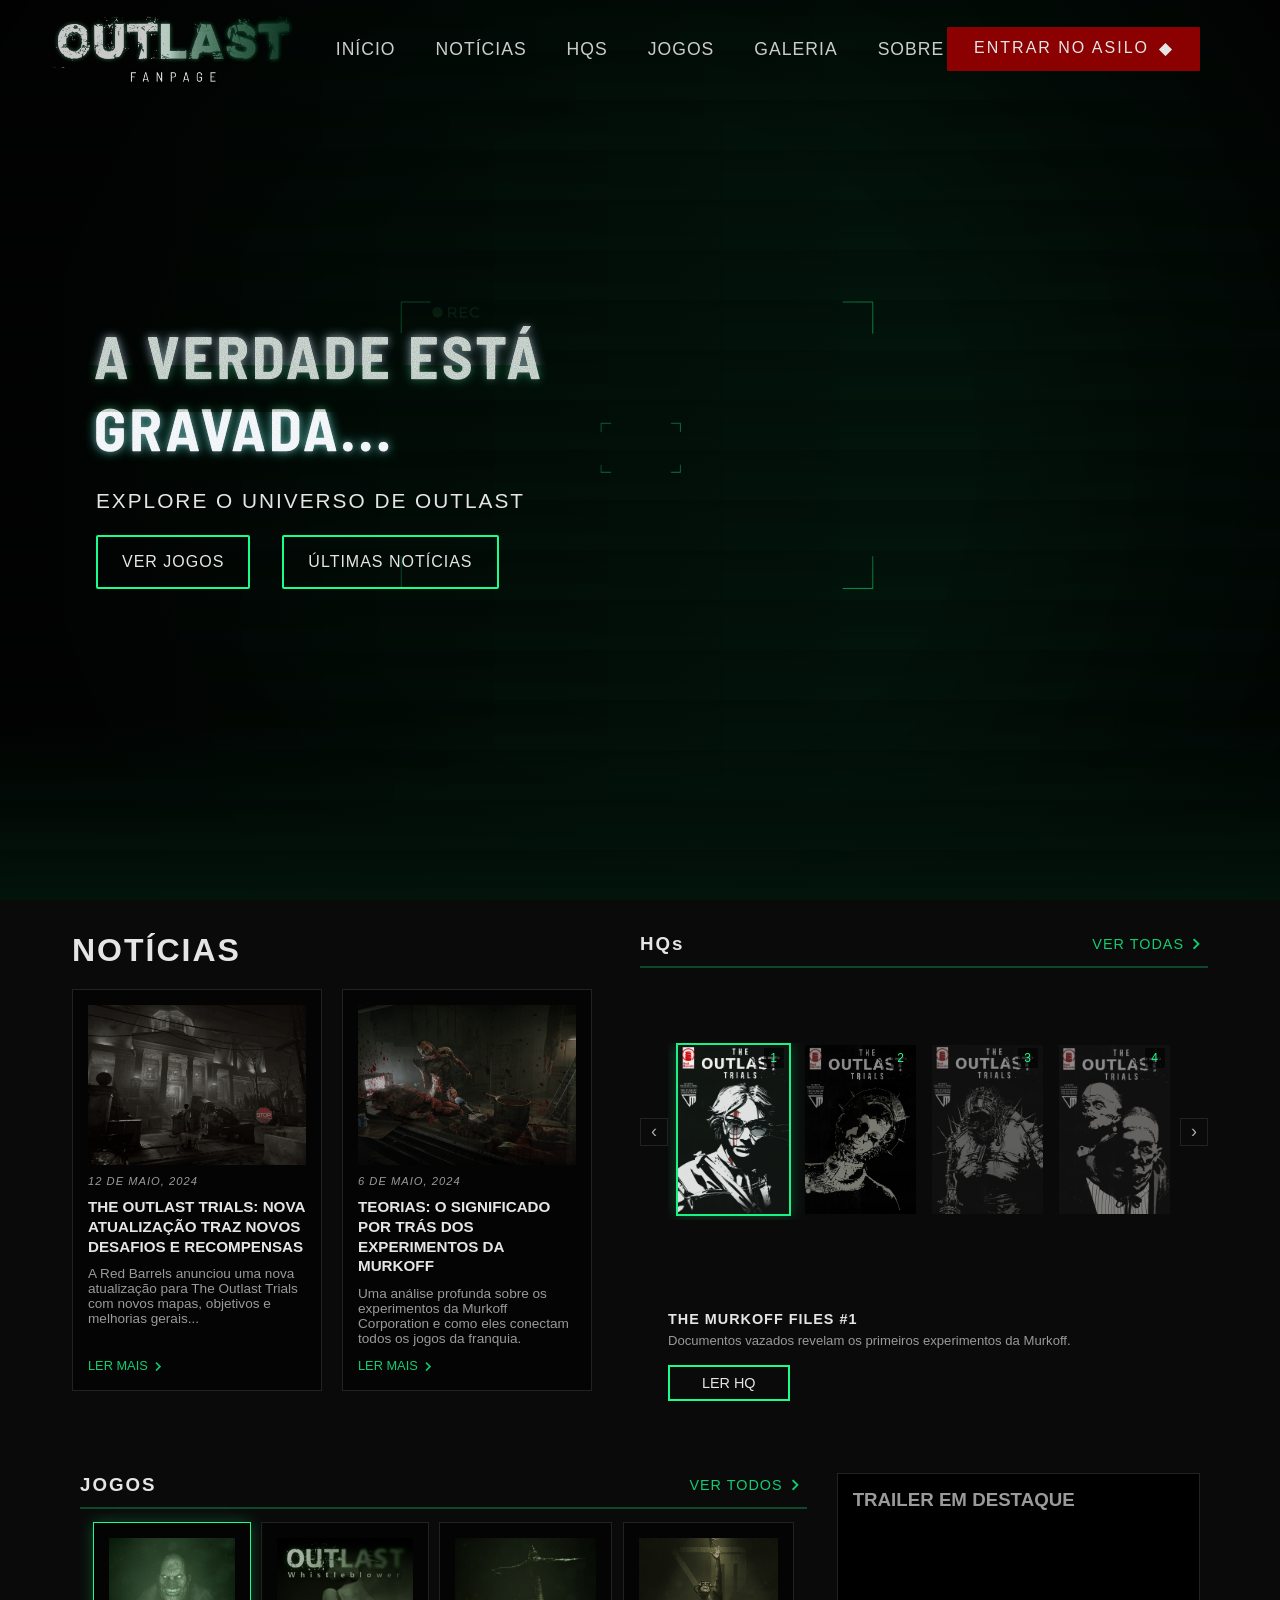
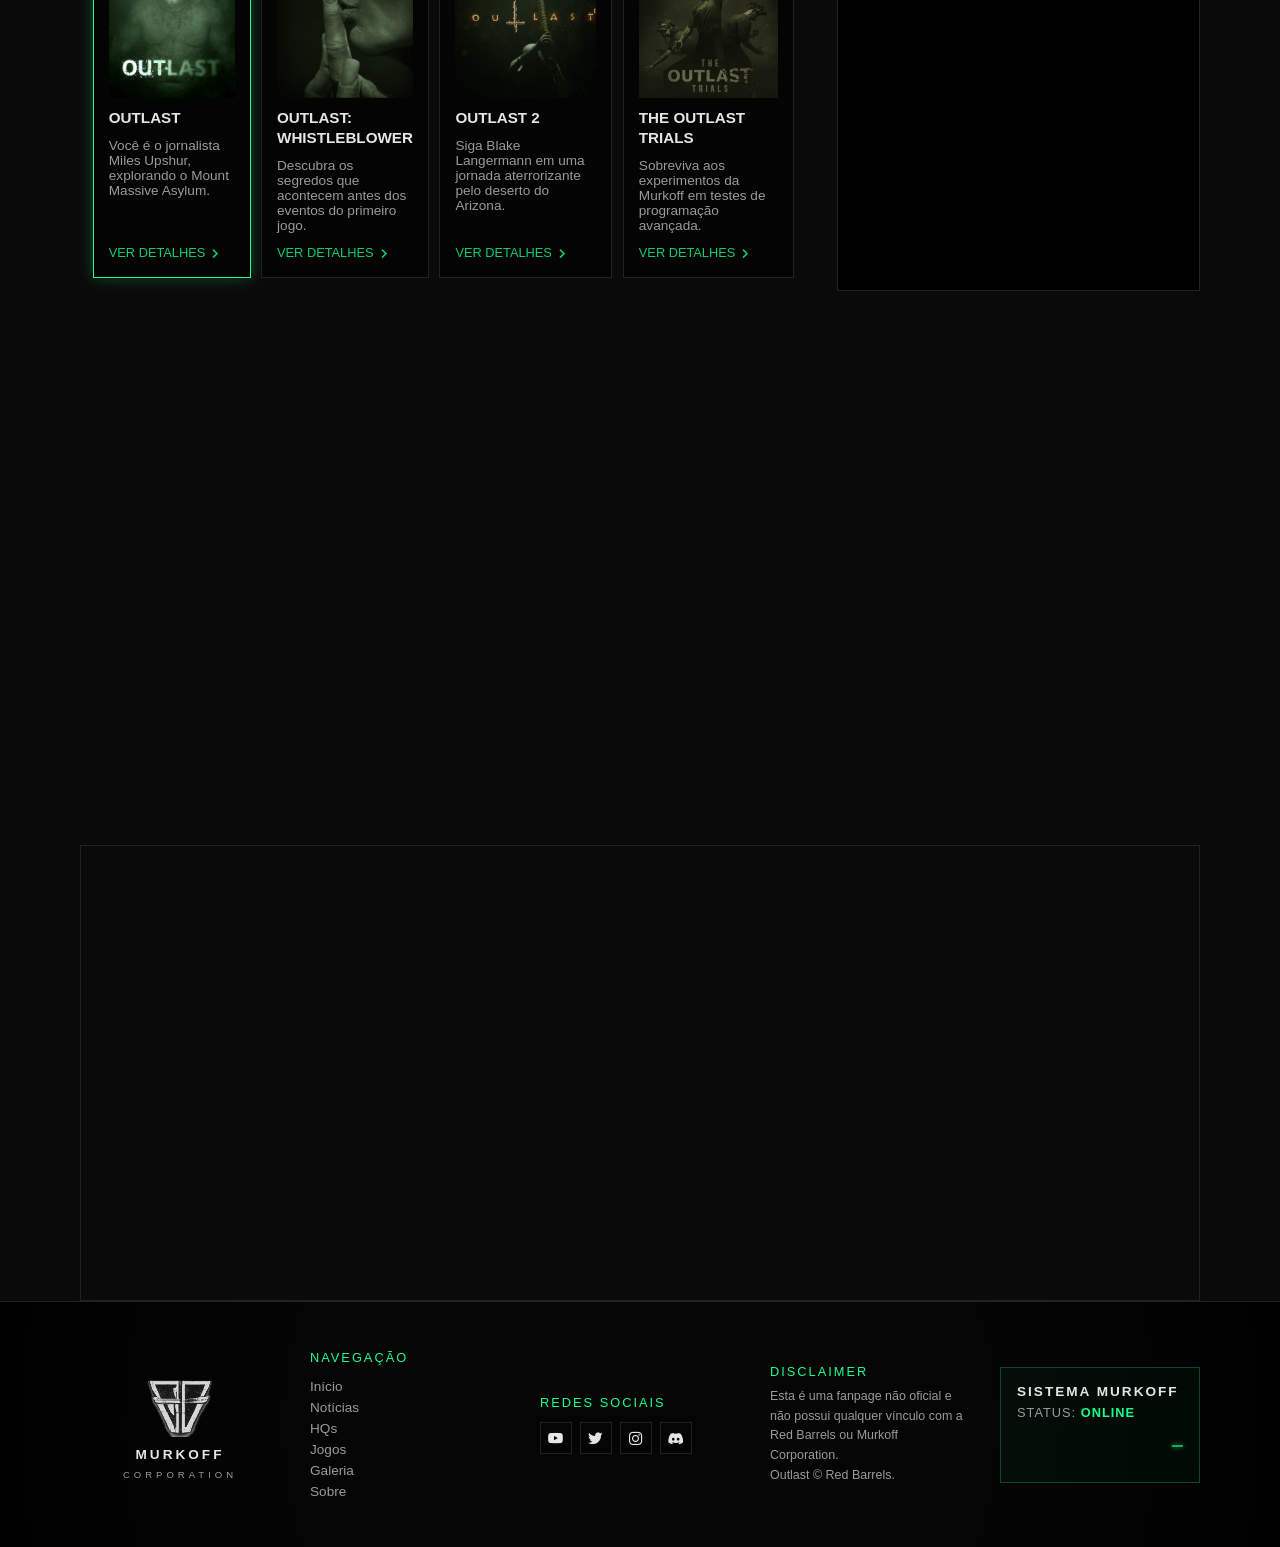
==== commit 8c31857b: "Outlast Fanpage v0.3 bugfix" ====
--- a/index.html
+++ b/index.html
@@ -45,9 +45,11 @@
             <img src="assets/img/rec-overlay.png" alt class="rec-overlay">
             <div class="glitch-overlay"></div>
             <article>
-                <img src="assets/img/title-hero.png" alt>
-                <h4>EXPLORE O UNIVERSO DE OUTLAST</h4>
-                <div class="btns">
+                <div class="glitch-img-wrap reveal">
+                    <img class="glitch-img" src="assets/img/title-hero.png" alt>
+                </div>
+                <h4 class="reveal reveal-delay">EXPLORE O UNIVERSO DE OUTLAST</h4>
+                <div class="btns reveal reveal-delay">
                     <a href>VER JOGOS</a>
                     <a href>ÚLTIMAS NOTÍCIAS</a>
                 </div>
--- a/style.css
+++ b/style.css
@@ -88,7 +88,8 @@
 }
 
 .header.scrolled {
-    background-color: var(--bgcolor);
+    background-color: rgba(0, 0, 0, 0.5);
+    backdrop-filter: blur(4px);
 }
 
 .logo {
@@ -371,22 +372,23 @@
 }
 
 .hero article img {
-    width: 45%;
+    width: 50%;
 }
 
 .hero article h4 {
     font-size: 1.3em;
     letter-spacing: 2px;
     font-weight: 500;
-    margin-left: 2rem;
+    margin-left: 1rem;
+    margin-top: 1rem;
 }
 
 .hero article .btns {
     font-weight: 400;
-    margin-left: 2rem;
+    margin-left: 1rem;
     display: flex;
     gap: 2rem;
-    margin-top: 2rem;
+    margin-top: 1rem;
 }
 
 .hero article .btns a {
@@ -432,6 +434,110 @@
 
 .hero article .btns a:hover::after {
     opacity: 1;
+}
+
+.glitch-img {
+    position: relative;
+    display: block;
+}
+
+.glitch-img-wrap {
+    position: relative;
+    width: fit-content;
+}
+
+.glitch-img-wrap::before,
+.glitch-img-wrap::after {
+    content: '';
+    position: absolute;
+    inset: 0;
+    background-image: url('assets/img/title-hero.png');
+    background-size: 50% 100%;
+    background-repeat: no-repeat;
+}
+
+.glitch-img-wrap::before {
+    filter: hue-rotate(180deg) saturate(2);
+    mix-blend-mode: screen;
+    animation: glitch-img-top 4s infinite linear;
+    clip-path: polygon(0 0, 100% 0, 100% 35%, 0 35%);
+}
+
+.glitch-img-wrap::after {
+    filter: hue-rotate(90deg) saturate(2);
+    mix-blend-mode: screen;
+    animation: glitch-img-bottom 4s infinite linear;
+    clip-path: polygon(0 65%, 100% 65%, 100% 100%, 0 100%);
+}
+
+@keyframes glitch-img-top {
+
+    0%,
+    88%,
+    100% {
+        transform: translate(0);
+        opacity: 0;
+    }
+
+    90% {
+        transform: translate(-6px, -2px);
+        opacity: 1;
+    }
+
+    92% {
+        transform: translate(6px, 2px);
+        opacity: 1;
+    }
+
+    94% {
+        transform: translate(-3px, 0);
+        opacity: 1;
+    }
+
+    96% {
+        transform: translate(3px, -1px);
+        opacity: 1;
+    }
+
+    98% {
+        transform: translate(0);
+        opacity: 0;
+    }
+}
+
+@keyframes glitch-img-bottom {
+
+    0%,
+    88%,
+    100% {
+        transform: translate(0);
+        opacity: 0;
+    }
+
+    91% {
+        transform: translate(6px, 2px);
+        opacity: 1;
+    }
+
+    93% {
+        transform: translate(-6px, -2px);
+        opacity: 1;
+    }
+
+    95% {
+        transform: translate(3px, 1px);
+        opacity: 1;
+    }
+
+    97% {
+        transform: translate(-3px, 0);
+        opacity: 1;
+    }
+
+    99% {
+        transform: translate(0);
+        opacity: 0;
+    }
 }
 
 /* ===================== NEWS + HQS ===================== */
@@ -1445,4 +1551,26 @@
     .social-icons {
         justify-content: center;
     }
+}
+
+.reveal {
+    opacity: 0;
+    transform: translateY(40px);
+    transition: opacity 0.7s ease, transform 0.7s ease;
+}
+
+.reveal.visible {
+    opacity: 1;
+    transform: translateY(0);
+}
+
+.reveal-delay {
+    transition-delay: 0.2s;
+}
+
+@media screen {
+    .header.hide {
+        transform: translateY(-100%);
+        opacity: 0;
+    }
 }
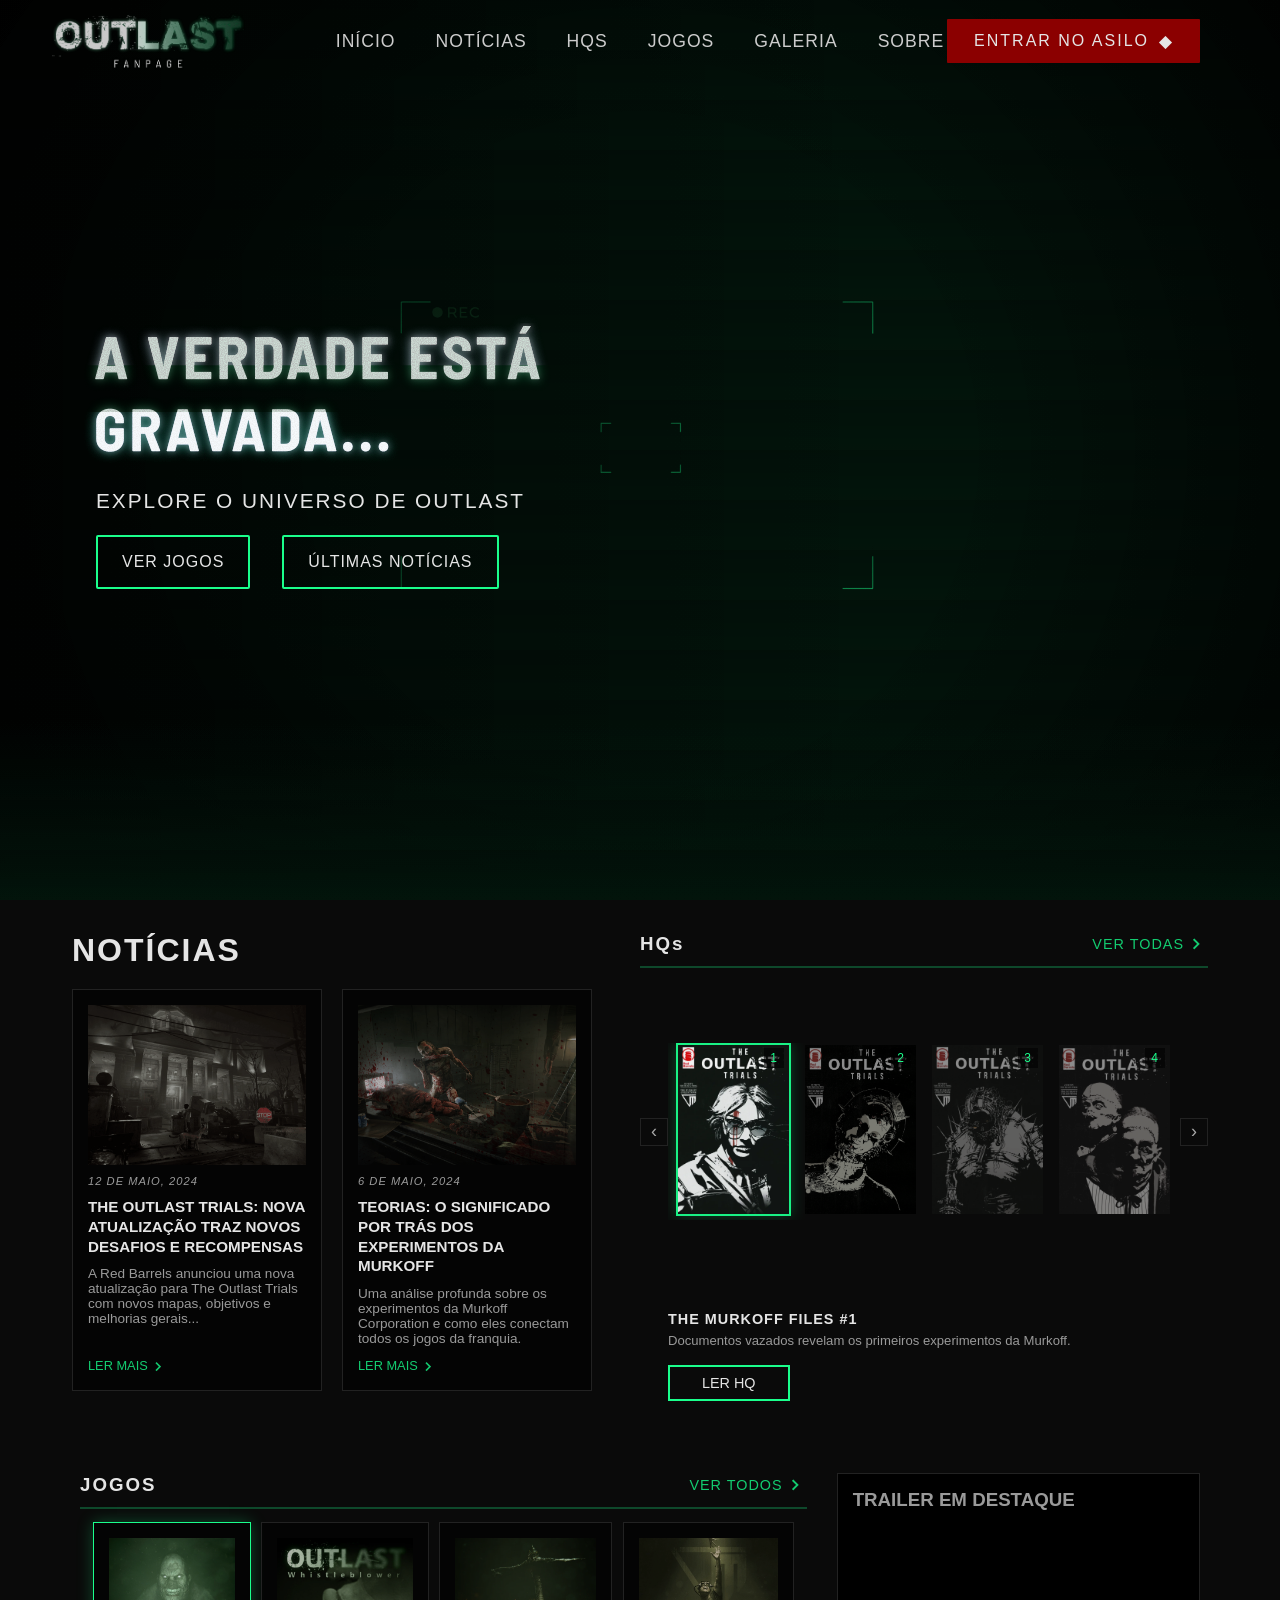
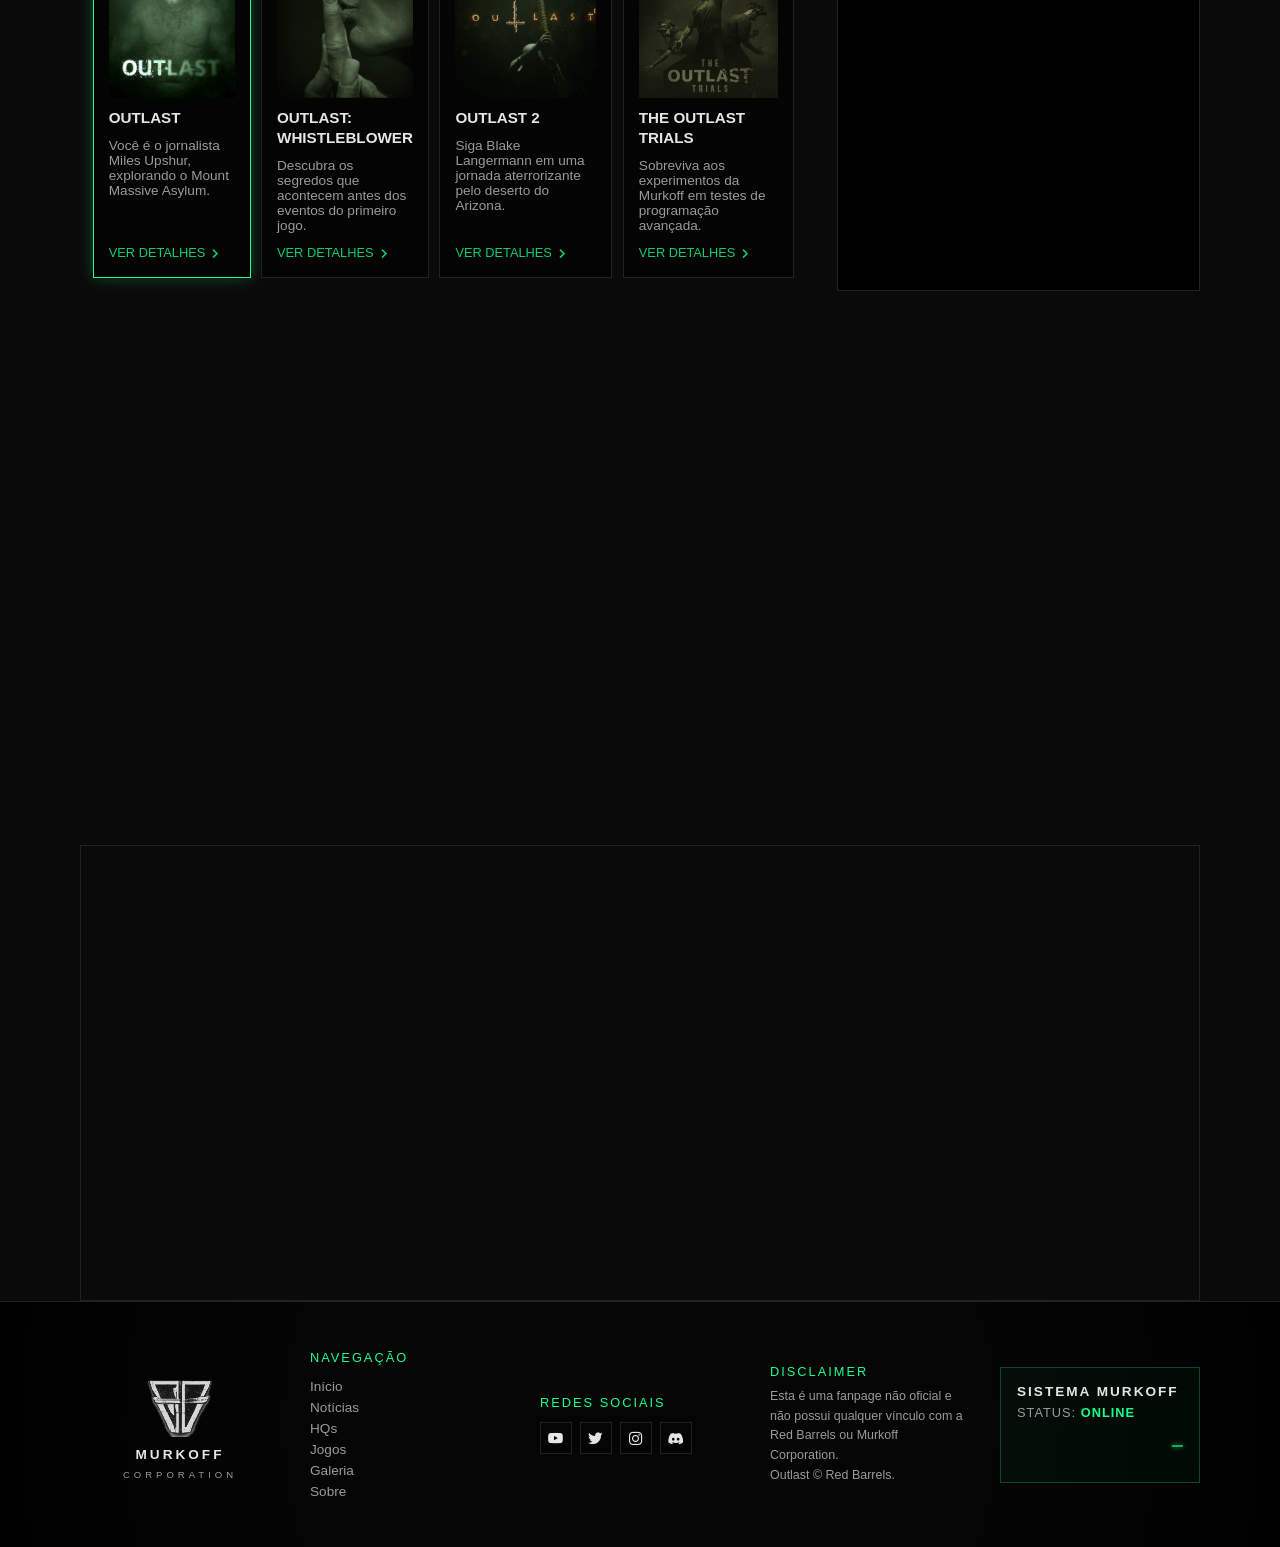
==== commit 18d7d4ae: "Outlast Fanpage v0.4.2" ====
--- a/index.html
+++ b/index.html
@@ -214,9 +214,14 @@
                 <aside class="galeria-viewer">
                     <div class="viewer-main">
                         <img id="viewer-img" src alt>
-                        <button class="viewer-close" id="viewer-close">
-                            <i class='bx bx-x'></i>
-                        </button>
+                        <div class="viewer-controls">
+                            <button class="viewer-btn-icon" id="viewer-fullscreen" title="Tela cheia">
+                                <i class='bx bx-fullscreen'></i>
+                            </button>
+                            <button class="viewer-btn-icon" id="viewer-close">
+                                <i class='bx bx-x'></i>
+                            </button>
+                        </div>
                     </div>
                     <div class="viewer-nav">
                         <button class="viewer-btn" id="viewer-prev">&#8249;</button>
@@ -313,5 +318,16 @@
                     <source src="assets/video/outlast-trailer.mp4">
                 </video>
             </footer>
+            <div class="fullscreen-overlay" id="fullscreen-overlay">
+                <img id="fullscreen-img" src alt>
+                <button class="fullscreen-close" id="fullscreen-close">
+                    <i class='bx bx-x'></i>
+                </button>
+                <div class="fullscreen-nav">
+                    <button id="fullscreen-prev">&#8249;</button>
+                    <span class="fullscreen-counter" id="fullscreen-counter">1 / 12</span>
+                    <button id="fullscreen-next">&#8250;</button>
+                </div>
+            </div>
         </body>
     </html>
--- a/style.css
+++ b/style.css
@@ -99,7 +99,7 @@
 }
 
 .logo img {
-    width: 250px;
+    width: 200px;
 }
 
 .header nav {
@@ -1160,6 +1160,148 @@
     flex-shrink: 0;
 }
 
+.viewer-controls {
+    position: absolute;
+    top: 8px;
+    right: 8px;
+    display: flex;
+    gap: 6px;
+    z-index: 5;
+}
+
+.viewer-btn-icon {
+    background: rgba(0, 0, 0, 0.7);
+    border: 1px solid var(--border);
+    color: var(--text-muted);
+    width: 28px;
+    height: 28px;
+    display: flex;
+    align-items: center;
+    justify-content: center;
+    cursor: pointer;
+    font-size: 18px;
+    transition: 0.2s;
+}
+
+.viewer-btn-icon:hover {
+    border-color: var(--main);
+    color: var(--main);
+    box-shadow: 0 0 8px var(--main-glow);
+}
+
+/* Fullscreen overlay */
+
+.fullscreen-overlay {
+    position: fixed;
+    inset: 0;
+    background: rgba(0, 0, 0, 0);
+    z-index: 999;
+    display: flex;
+    align-items: center;
+    justify-content: center;
+    visibility: hidden;
+    pointer-events: none;
+    transition: background 0.3s ease, visibility 0.3s ease;
+}
+
+.fullscreen-overlay.open {
+    background: rgba(0, 0, 0, 0.95);
+    visibility: visible;
+    pointer-events: all;
+}
+
+.fullscreen-overlay img {
+    max-width: 90vw;
+    max-height: 90vh;
+    object-fit: contain;
+    border: 1px solid var(--border);
+    transform: scale(0.6);
+    opacity: 0;
+    transition: transform 0.4s cubic-bezier(0.34, 1.56, 0.64, 1), opacity 0.3s ease;
+}
+
+.fullscreen-close {
+    position: fixed;
+    top: 20px;
+    right: 20px;
+    background: rgba(0, 0, 0, 0.8);
+    border: 1px solid var(--border);
+    color: var(--text);
+    width: 36px;
+    height: 36px;
+    display: flex;
+    align-items: center;
+    justify-content: center;
+    cursor: pointer;
+    font-size: 22px;
+    transition: 0.2s;
+    z-index: 1000;
+}
+
+.fullscreen-close:hover {
+    border-color: var(--alt);
+    color: var(--alt);
+}
+
+.fullscreen-nav {
+    position: fixed;
+    bottom: 30px;
+    left: 50%;
+    transform: translateX(-50%);
+    display: flex;
+    align-items: center;
+    gap: 16px;
+    z-index: 1000;
+}
+
+.fullscreen-nav button {
+    background: rgba(0, 0, 0, 0.7);
+    border: 1px solid var(--border);
+    color: var(--text);
+    width: 36px;
+    height: 36px;
+    display: flex;
+    align-items: center;
+    justify-content: center;
+    cursor: pointer;
+    font-size: 22px;
+    transition: 0.2s;
+}
+
+.fullscreen-nav button:hover {
+    border-color: var(--main);
+    color: var(--main);
+}
+
+.fullscreen-counter {
+    font-size: 0.8rem;
+    color: var(--text-muted);
+    letter-spacing: 1px;
+    min-width: 50px;
+    text-align: center;
+}
+
+@keyframes overlay-fade {
+    from {
+        background: rgba(0, 0, 0, 0);
+    }
+
+    to {
+        background: rgba(0, 0, 0, 0.95);
+    }
+}
+
+.fullscreen-overlay.open img {
+    transform: scale(1);
+    opacity: 1;
+}
+
+.fullscreen-overlay img.switching {
+    transform: scale(0.85);
+    opacity: 0;
+    transition: transform 0.2s ease, opacity 0.2s ease;
+}
+
 /* ===================== SOBRE ===================== */
 
 .sobre {
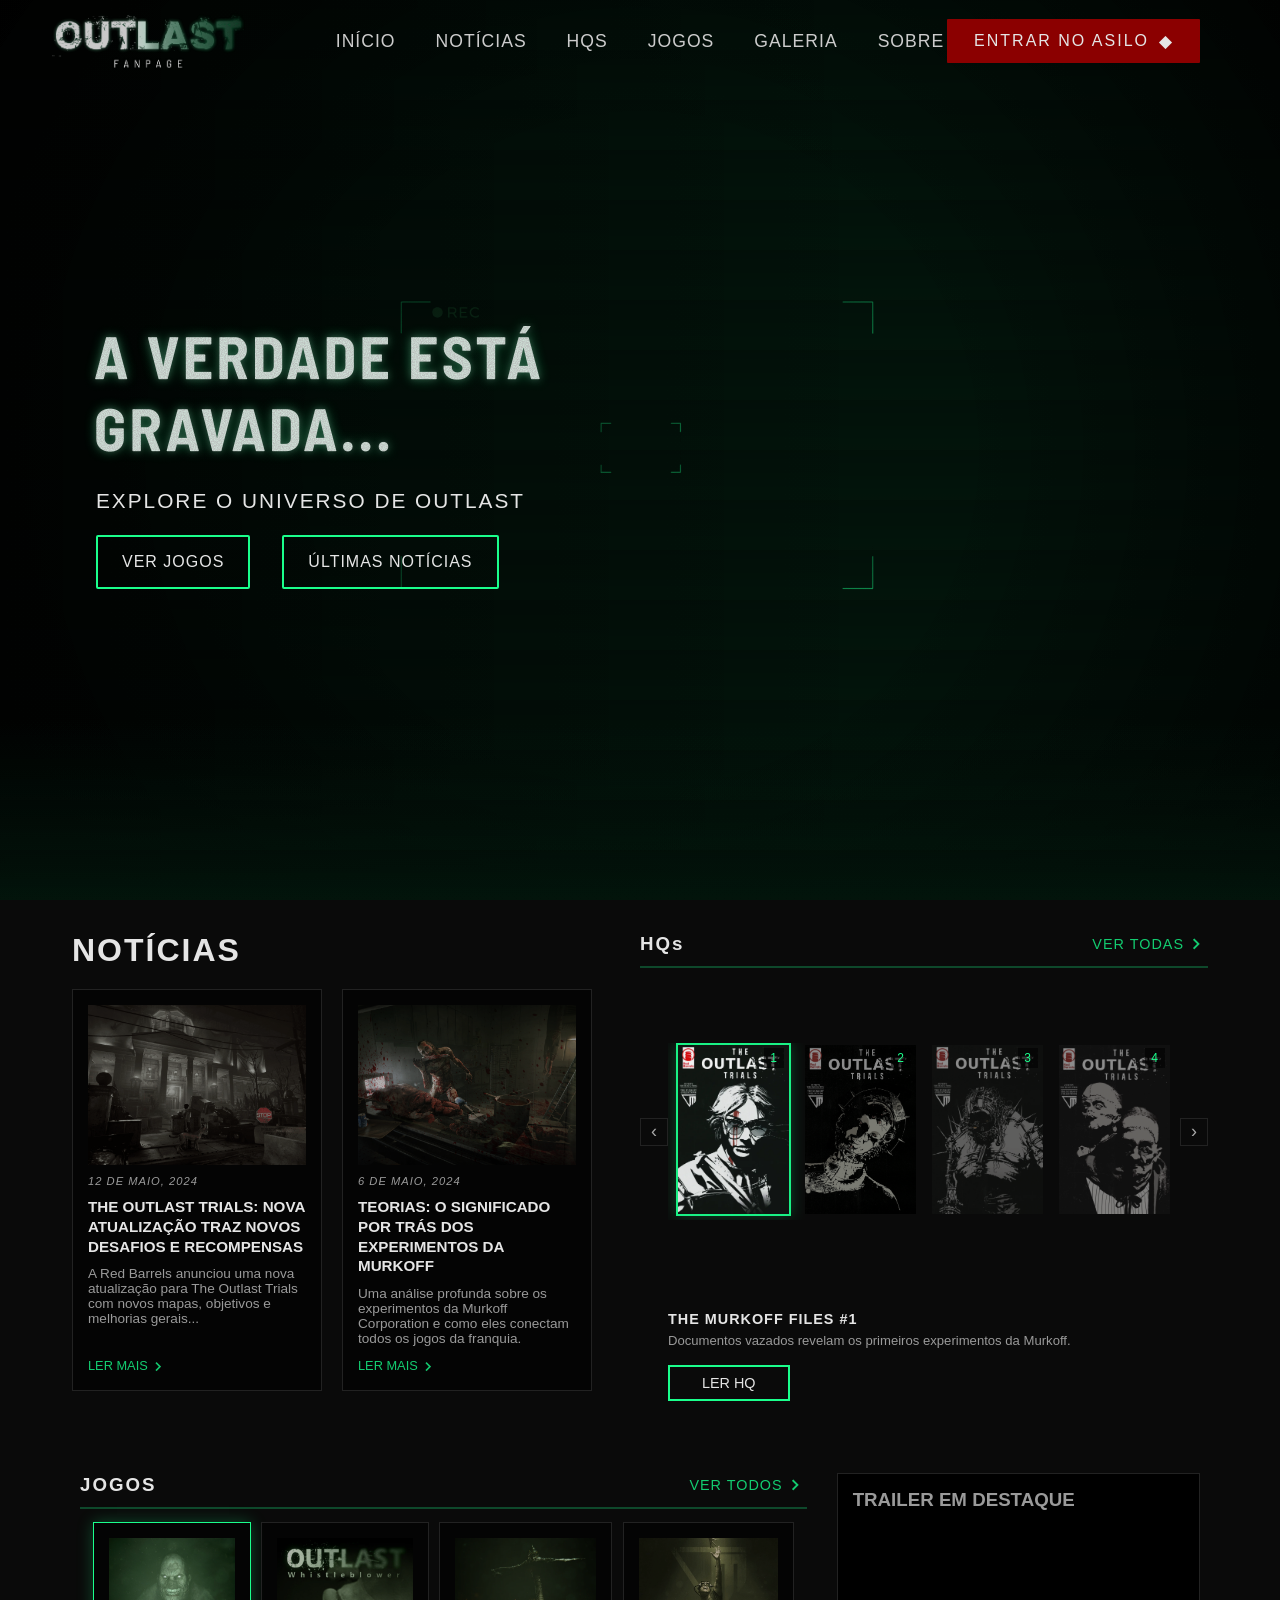
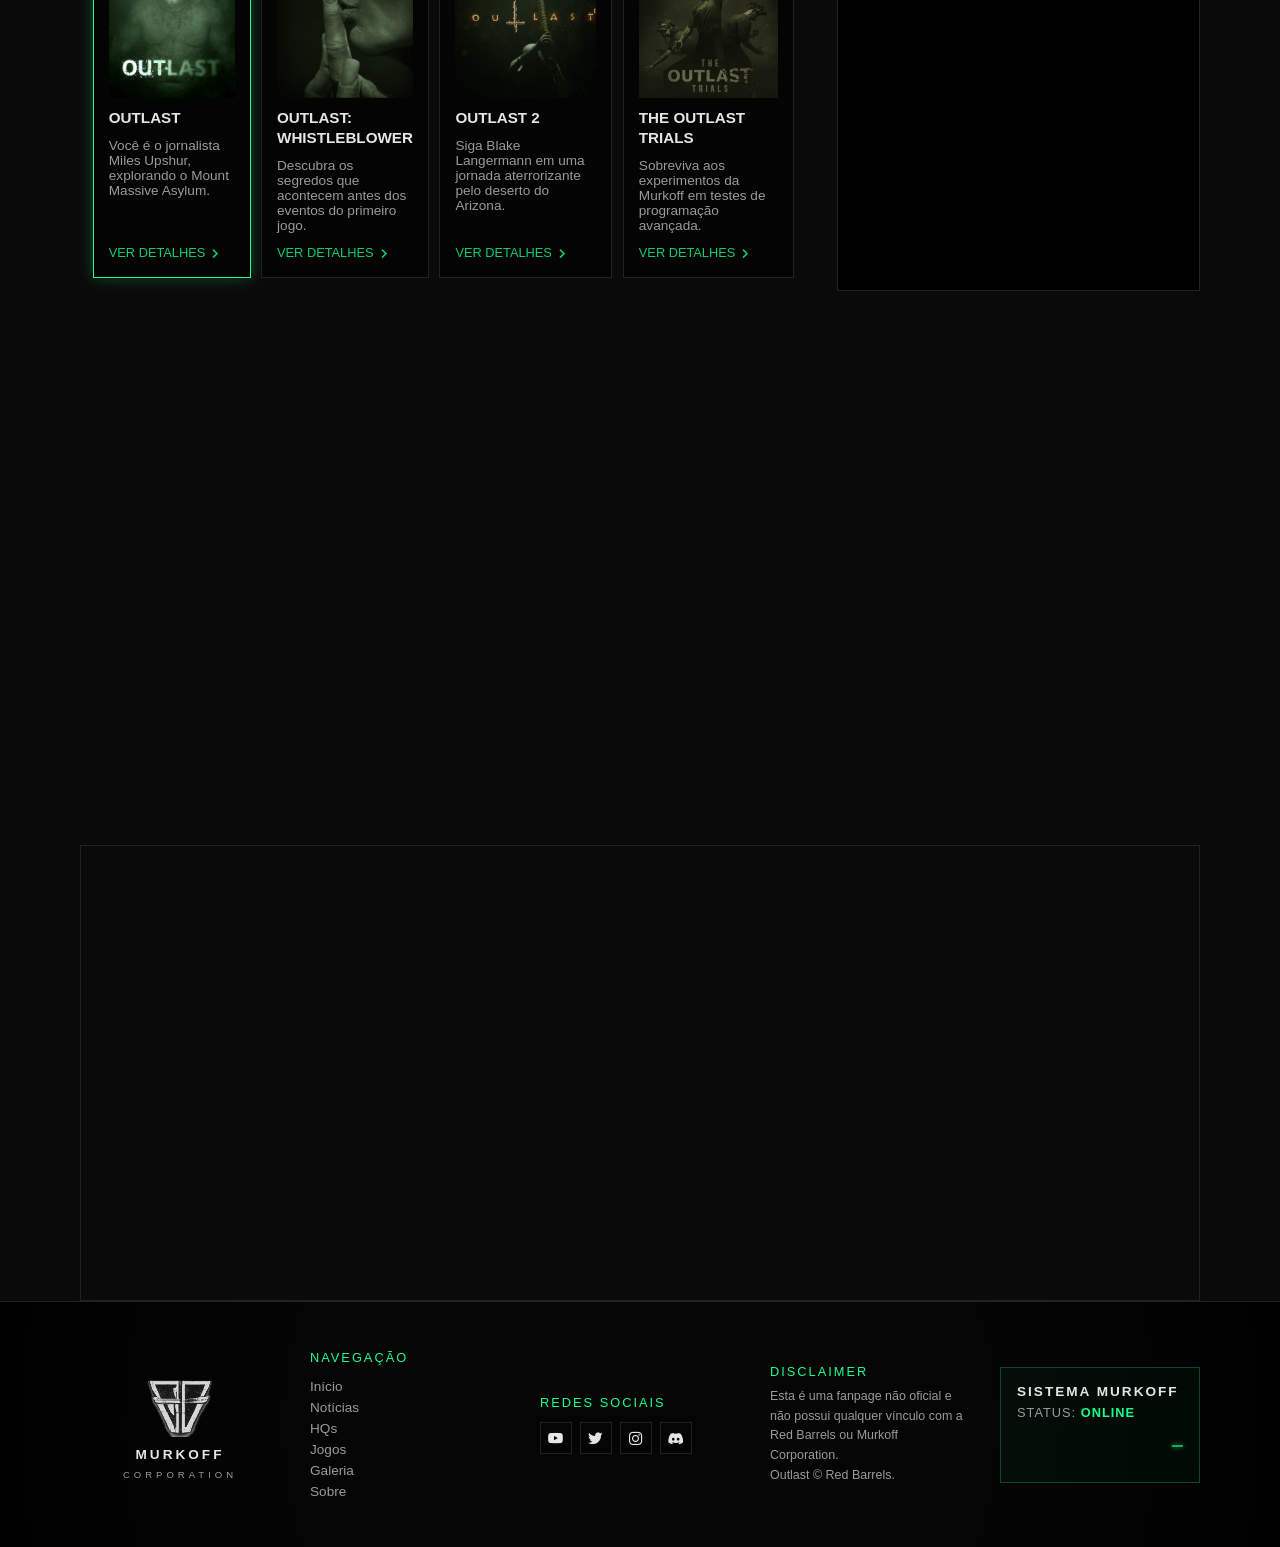
==== commit ff9f2b2c: "v0.4.4" ====
--- a/index.html
+++ b/index.html
@@ -4,7 +4,7 @@
         <meta charset="UTF-8">
         <meta name="viewport" content="width=device-width, initial-scale=1.0">
         <title>Outlast Fanpage</title>
-        <link rel="stylesheet" href="style.css">
+        <link rel="stylesheet" href="src/css/style.css">
 
         <!-- FONTES -->
         <link href="https://fonts.cdnfonts.com/css/base-02" rel="stylesheet">
@@ -16,7 +16,7 @@
         <link href='https://unpkg.com/boxicons@2.1.4/css/boxicons.min.css' rel='stylesheet'>
 
         <!-- JAVASCRIPT -->
-        <script src="script.js" defer></script>
+        <script src="src/js/script.js" defer></script>
         <script src="https://code.jquery.com/jquery-3.6.0.min.js"></script>
         <link rel="stylesheet" href="https://cdn.jsdelivr.net/npm/swiper@11/swiper-bundle.min.css" />
         <script src="https://cdn.jsdelivr.net/npm/swiper@11/swiper-bundle.min.js"></script>
@@ -37,7 +37,8 @@
             <a href class="btn-join"><p>ENTRAR NO ASILO</p><b>◆</b></a>
         </header>
         <section class="hero" id="inicio">
-            <video autoplay muted loop class="bg-hero-img">
+            <video autoplay muted loop disablepictureinpicture controlslist="nodownload nofullscreen noremoteplayback"
+                x-webkit-airplay="deny" class="bg-hero-img">
                 <source src="assets/video/outlast-bg.mp4">
             </video>
             <div class="overlay"></div>
@@ -66,7 +67,7 @@
                         <p>A Red Barrels anunciou uma nova atualização para The Outlast Trials com novos mapas,
                             objetivos e
                             melhorias gerais...</p>
-                        <a href>LER MAIS <i class='bx bx-chevron-right'></i></a>
+                        <a href="news.html">LER MAIS <i class='bx bx-chevron-right'></i></a>
                     </div>
                     <div class="card">
                         <img src="assets/img/carrossel/news-2.jpg" alt>
@@ -75,7 +76,7 @@
                         <p>Uma análise profunda sobre os experimentos da Murkoff Corporation e como eles conectam todos
                             os
                             jogos da franquia.</p>
-                        <a href>LER MAIS <i class='bx bx-chevron-right'></i></a>
+                        <a href="news.html">LER MAIS <i class='bx bx-chevron-right'></i></a>
                     </div>
                     <div class="card">
                         <img src="assets/img/carrossel/news-3.webp" alt>
@@ -84,7 +85,7 @@
                         <p>Detalhes escondidos, referências e segredos que tornam Outlast uma das franquias de terror
                             mais
                             assustadoras.</p>
-                        <a href>LER MAIS <i class='bx bx-chevron-right'></i></a>
+                        <a href="news.html">LER MAIS <i class='bx bx-chevron-right'></i></a>
                     </div>
                 </div>
             </article>
@@ -314,7 +315,8 @@
                             points="0,25 20,25 30,25 35,5 40,45 45,25 55,25 65,25 70,10 75,40 80,25 90,25 200,25" />
                     </svg>
                 </div>
-                <video autoplay muted loop>
+                <video autoplay muted loop disablepictureinpicture
+                    controlslist="nodownload nofullscreen noremoteplayback" x-webkit-airplay="deny">
                     <source src="assets/video/outlast-trailer.mp4">
                 </video>
             </footer>
--- a/src/css/style.css
+++ b/src/css/style.css
@@ -0,0 +1,1723 @@
+* {
+    margin: 0;
+    padding: 0;
+    box-sizing: border-box;
+    scroll-behavior: smooth;
+}
+
+:root {
+    --bgcolor: #0a0a0a;
+    --main: #1aff8c;
+    --alt: #8b0000;
+    --text: #e5e5e5;
+    --shadows: #020202;
+
+    --main-hover: #13cc70;
+    --main-glow: rgba(26, 255, 140, 0.25);
+    --alt-hover: #b30000;
+    --border: #222222;
+    --text-muted: #9a9a9a;
+
+    --title: 'Base 02', sans-serif;
+    --subtitle: 'Special Elite', sans-serif;
+    --paragraph: 'Barlow Semi Condensed', sans-serif;
+}
+
+a {
+    text-decoration: none;
+    color: inherit;
+}
+
+::-webkit-scrollbar {
+    width: 10px;
+}
+
+::-webkit-scrollbar-thumb {
+    background-color: var(--alt);
+}
+
+body {
+    overflow-x: hidden;
+    color: var(--text);
+    position: relative;
+    display: flex;
+    flex-direction: column;
+    width: 100dvw;
+    background-color: var(--bgcolor);
+    height: auto;
+    font-family: var(--paragraph);
+}
+
+.bg-hero-img {
+    position: absolute;
+    z-index: -1;
+    width: 100%;
+    height: auto;
+    object-fit: cover;
+    filter: brightness(50%);
+}
+
+.overlay {
+    position: absolute;
+    background: linear-gradient(90deg, rgba(0, 0, 0, 0.75) 0%, rgba(0, 0, 0, 0.5) 25%, transparent 70%);
+    width: 100%;
+    height: 100%;
+}
+
+.overlay2 {
+    position: absolute;
+    background: linear-gradient(rgba(0, 0, 0, 0) 0%, rgba(0, 0, 0, 0) 80%, var(--bgcolor) 100%);
+    width: 100%;
+    height: 100%;
+}
+
+.header {
+    position: fixed;
+    top: 0;
+    z-index: 99;
+    width: 100%;
+    height: auto;
+    padding: 0.7rem 5rem 0.7rem 3rem;
+    display: flex;
+    align-items: center;
+    justify-content: space-between;
+    transform: translateY(0);
+    background: transparent;
+    backdrop-filter: blur(0);
+    transition: background 0.3s ease, backdrop-filter 0.3s ease, transform 0.3s ease, opacity 0.3s ease;
+}
+
+.header.scrolled {
+    background-color: rgba(0, 0, 0, 0.5);
+    backdrop-filter: blur(4px);
+}
+
+.logo {
+    width: auto;
+    display: flex;
+    align-items: center;
+}
+
+.logo img {
+    width: 200px;
+}
+
+.header nav {
+    display: flex;
+    gap: 40px;
+    font-family: var(--paragraph);
+    position: absolute;
+    left: 50%;
+    top: 50%;
+    transform: translate(-50%, -50%);
+}
+
+.header .btn-join {
+    background-color: var(--alt);
+}
+
+.btn-join,
+.btn-join::after {
+    padding: 0.6rem 1.5rem;
+    font-size: 1em;
+    border: 3px solid var(--alt);
+    border-radius: 1px;
+    color: var(--text);
+    background-color: var(--alt-hover);
+    position: relative;
+    transition: .1s ease;
+    font-family: var(--paragraph);
+    font-weight: 500;
+    display: flex;
+    gap: 10px;
+    letter-spacing: 2px;
+}
+
+.btn-join::after {
+    --move1: inset(50% 50% 50% 50%);
+    --move2: inset(31% 0 40% 0);
+    --move3: inset(39% 0 15% 0);
+    --move4: inset(45% 0 40% 0);
+    --move5: inset(45% 0 6% 0);
+    --move6: inset(14% 0 61% 0);
+    clip-path: var(--move1);
+    content: 'ENTRAR NO ASILO';
+    position: absolute;
+    top: 0;
+    left: 0;
+    right: 0;
+    bottom: 0;
+    display: block;
+}
+
+.btn-join:hover::after {
+    animation: glitch_4011 1s;
+    animation-timing-function: steps(2, end);
+    text-shadow: -3px -3px 0px var(--alt-hover), 3px 3px 0px var(--alt);
+    background-color: transparent;
+    border: 3px solid var(--alt);
+}
+
+.btn-join:hover {
+    text-shadow: -1px -1px 0px var(--alt-hover), 1px 1px 0px var(--alt);
+    background-color: var(--alt-hover);
+    border: 3px solid var(--alt-hover);
+    box-shadow: 0px 10px 10px -10px var(--alt-hover);
+}
+
+@keyframes glitch_4011 {
+    0% {
+        clip-path: var(--move1);
+        transform: translate(0px, -10px);
+    }
+
+    10% {
+        clip-path: var(--move2);
+        transform: translate(-10px, 10px);
+    }
+
+    20% {
+        clip-path: var(--move3);
+        transform: translate(10px, 0px);
+    }
+
+    30% {
+        clip-path: var(--move4);
+        transform: translate(-10px, 10px);
+    }
+
+    40% {
+        clip-path: var(--move5);
+        transform: translate(10px, -10px);
+    }
+
+    50% {
+        clip-path: var(--move6);
+        transform: translate(-10px, 10px);
+    }
+
+    60% {
+        clip-path: var(--move1);
+        transform: translate(10px, -10px);
+    }
+
+    70% {
+        clip-path: var(--move3);
+        transform: translate(-10px, 10px);
+    }
+
+    80% {
+        clip-path: var(--move2);
+        transform: translate(10px, -10px);
+    }
+
+    90% {
+        clip-path: var(--move4);
+        transform: translate(-10px, 10px);
+    }
+
+    100% {
+        clip-path: var(--move1);
+        transform: translate(0);
+    }
+}
+
+.header nav a {
+    font-size: 1.1em;
+    color: #ccc;
+    font-family: var(--paragraph);
+    text-transform: uppercase;
+    letter-spacing: 1px;
+    font-weight: 500;
+    position: relative;
+    text-decoration: none;
+    transition: color 0.3s ease;
+}
+
+.header nav a::after {
+    content: "";
+    position: absolute;
+    bottom: -5px;
+    left: 50%;
+    width: 0%;
+    height: 2px;
+    background-color: #1aff8c;
+    transition: width 0.4s cubic-bezier(0.25, 0.8, 0.25, 1),
+        left 0.4s cubic-bezier(0.25, 0.8, 0.25, 1);
+}
+
+.header nav a:hover {
+    color: #fff;
+}
+
+.header nav a:hover::after {
+    width: 100%;
+    left: 0;
+}
+
+.header nav a.active {
+    color: #1aff8c;
+}
+
+.header nav a.active::after {
+    width: 100%;
+    left: 0;
+}
+
+.hero {
+    position: relative;
+    height: 100vh;
+    min-height: 600px;
+    width: 100%;
+    display: flex;
+    align-items: center;
+    justify-content: center;
+    text-align: center;
+    overflow: hidden;
+    color: #E5E5E5;
+    background: radial-gradient(circle, transparent 40%, rgba(0, 0, 0, 0.9));
+}
+
+.glitch-overlay {
+    position: absolute;
+    inset: 0;
+    pointer-events: none;
+    z-index: 3;
+    background: repeating-linear-gradient(0deg,
+            var(--main) 0px,
+            var(--main-hover) 50px,
+            transparent 1px,
+            transparent 3px);
+    mix-blend-mode: overlay;
+    animation: glitchFlicker 0.15s infinite;
+}
+
+@keyframes glitchFlicker {
+    0% {
+        opacity: 0.05;
+    }
+
+    50% {
+        opacity: 0.15;
+    }
+
+    100% {
+        opacity: 0.05;
+    }
+}
+
+.hero::before {
+    content: "";
+    position: absolute;
+    inset: 0;
+    background: inherit;
+    z-index: 2;
+    opacity: 0;
+}
+
+.hero.glitch-active::before {
+    animation: glitchShift 0.3s;
+}
+
+@keyframes glitchShift {
+    0% {
+        transform: translate(0, 0);
+        filter: hue-rotate(0deg);
+        opacity: 0.2;
+    }
+
+    20% {
+        transform: translate(-10px, 5px);
+        filter: hue-rotate(90deg);
+    }
+
+    40% {
+        transform: translate(10px, -5px);
+        filter: hue-rotate(-90deg);
+    }
+
+    60% {
+        transform: translate(-5px, 2px);
+    }
+
+    80% {
+        transform: translate(5px, -2px);
+    }
+
+    100% {
+        transform: translate(0, 0);
+        opacity: 0;
+    }
+}
+
+.rec-overlay {
+    width: 40%;
+    z-index: -1;
+    position: absolute;
+    height: auto;
+    opacity: 0.3;
+}
+
+.hero article {
+    z-index: 10;
+    position: relative;
+    display: flex;
+    flex-direction: column;
+    width: 100%;
+    height: 100%;
+    justify-content: center;
+    padding: 5rem;
+    text-align: left;
+    gap: 0.4rem;
+}
+
+.hero article img {
+    width: 50%;
+}
+
+.hero article h4 {
+    font-size: 1.3em;
+    letter-spacing: 2px;
+    font-weight: 500;
+    margin-left: 1rem;
+    margin-top: 1rem;
+}
+
+.hero article .btns {
+    font-weight: 400;
+    margin-left: 1rem;
+    display: flex;
+    gap: 2rem;
+    margin-top: 1rem;
+}
+
+.hero article .btns a {
+    position: relative;
+    border: 2px solid var(--main);
+    border-radius: 2px;
+    padding: 1rem 1.5rem;
+    color: var(--text);
+    overflow: hidden;
+    transition: 0.3s ease;
+    letter-spacing: 1px;
+}
+
+.hero article .btns a::before {
+    content: "";
+    position: absolute;
+    inset: 0;
+    background: var(--main);
+    transform: scaleX(0);
+    transform-origin: left;
+    transition: transform 0.3s ease;
+    z-index: -1;
+}
+
+.hero article .btns a:hover {
+    color: #000;
+    box-shadow: 0 0 10px var(--main-glow), 0 0 20px var(--main-glow);
+}
+
+.hero article .btns a:hover::before {
+    transform: scaleX(1);
+}
+
+.hero article .btns a::after {
+    content: "";
+    position: absolute;
+    inset: 0;
+    background: repeating-linear-gradient(0deg,
+            transparent, transparent 2px, rgba(0, 0, 0, 0.2) 3px);
+    opacity: 0;
+    transition: 0.2s;
+}
+
+.hero article .btns a:hover::after {
+    opacity: 1;
+}
+
+.glitch-img {
+    position: relative;
+    display: block;
+}
+
+.glitch-img-wrap {
+    position: relative;
+    width: fit-content;
+}
+
+.glitch-img-wrap::before,
+.glitch-img-wrap::after {
+    content: '';
+    position: absolute;
+    inset: 0;
+    background-image: url('assets/img/title-hero.png');
+    background-size: 50% 100%;
+    background-repeat: no-repeat;
+}
+
+.glitch-img-wrap::before {
+    filter: hue-rotate(180deg) saturate(2);
+    mix-blend-mode: screen;
+    animation: glitch-img-top 4s infinite linear;
+    clip-path: polygon(0 0, 100% 0, 100% 35%, 0 35%);
+}
+
+.glitch-img-wrap::after {
+    filter: hue-rotate(90deg) saturate(2);
+    mix-blend-mode: screen;
+    animation: glitch-img-bottom 4s infinite linear;
+    clip-path: polygon(0 65%, 100% 65%, 100% 100%, 0 100%);
+}
+
+@keyframes glitch-img-top {
+
+    0%,
+    88%,
+    100% {
+        transform: translate(0);
+        opacity: 0;
+    }
+
+    90% {
+        transform: translate(-6px, -2px);
+        opacity: 1;
+    }
+
+    92% {
+        transform: translate(6px, 2px);
+        opacity: 1;
+    }
+
+    94% {
+        transform: translate(-3px, 0);
+        opacity: 1;
+    }
+
+    96% {
+        transform: translate(3px, -1px);
+        opacity: 1;
+    }
+
+    98% {
+        transform: translate(0);
+        opacity: 0;
+    }
+}
+
+@keyframes glitch-img-bottom {
+
+    0%,
+    88%,
+    100% {
+        transform: translate(0);
+        opacity: 0;
+    }
+
+    91% {
+        transform: translate(6px, 2px);
+        opacity: 1;
+    }
+
+    93% {
+        transform: translate(-6px, -2px);
+        opacity: 1;
+    }
+
+    95% {
+        transform: translate(3px, 1px);
+        opacity: 1;
+    }
+
+    97% {
+        transform: translate(-3px, 0);
+        opacity: 1;
+    }
+
+    99% {
+        transform: translate(0);
+        opacity: 0;
+    }
+}
+
+/* ===================== NEWS + HQS ===================== */
+
+.news-hqs {
+    display: flex;
+    gap: 0px;
+}
+
+.news-hqs>article {
+    position: relative;
+    width: fit-content;
+    margin-left: 3rem;
+}
+
+.news-hqs>aside {
+    padding: 2rem 1.5rem 2rem 1.5rem;
+    width: 100%;
+    margin-right: 3rem;
+}
+
+#noticias {
+    width: fit-content;
+    padding: 2rem 1.5rem 2rem 1.5rem;
+    display: flex;
+    flex-direction: column;
+}
+
+#noticias h1 {
+    font-family: var(--paragraph);
+    font-size: 2rem;
+    margin-bottom: 20px;
+    letter-spacing: 2px;
+}
+
+.carrossel {
+    display: flex;
+    gap: 20px;
+    overflow-x: auto;
+    scroll-snap-type: x mandatory;
+    padding-bottom: 10px;
+    max-width: 100%;
+    flex: 1;
+}
+
+.carrossel::-webkit-scrollbar {
+    height: 6px;
+}
+
+.carrossel::-webkit-scrollbar-thumb {
+    background: var(--main);
+}
+
+.carrossel .card {
+    min-width: 20%;
+    scroll-snap-align: start;
+    background: rgba(0, 0, 0, 0.6);
+    border: 1px solid var(--border);
+    transition: 0.3s;
+    flex: 0 0 300px;
+    max-width: 250px;
+}
+
+.card {
+    background: rgba(0, 0, 0, 0.6);
+    border: 1px solid var(--border);
+    padding: 15px;
+    display: flex;
+    flex-direction: column;
+    gap: 10px;
+    transition: 0.3s;
+    cursor: default;
+}
+
+.card:hover {
+    border-color: var(--main);
+    box-shadow: 0 0 15px var(--main-glow);
+}
+
+.card img {
+    width: 100%;
+    height: 160px;
+    object-fit: cover;
+    filter: brightness(0.7);
+    transition: 0.3s;
+}
+
+.card:hover img {
+    filter: brightness(1);
+}
+
+.card .date {
+    font-size: 0.7em;
+    color: var(--text-muted);
+    letter-spacing: 1px;
+}
+
+.card h4 {
+    font-size: 0.95em;
+    line-height: 1.3;
+}
+
+.card p {
+    font-size: 0.85em;
+    color: var(--text-muted);
+    flex: 1;
+}
+
+.card a {
+    margin-top: auto;
+    font-size: 0.8em;
+    color: var(--main-hover);
+    transition: 0.3s;
+    display: flex;
+    align-items: center;
+}
+
+.card a:hover {
+    text-shadow: 0 0 10px var(--main-glow);
+    color: var(--main);
+}
+
+.card a>i {
+    position: relative;
+    top: 1px;
+    transition: transform .2s ease;
+    font-size: 1.5em;
+}
+
+.card a:hover>i {
+    animation: arrow-bounce 0.6s ease-in-out infinite;
+}
+
+/* ===================== HQs ASIDE ===================== */
+
+#hqs {
+    display: flex;
+    flex-direction: column;
+    overflow: hidden;
+}
+
+.header-alt {
+    display: flex;
+    justify-content: space-between;
+    align-items: center;
+    flex-shrink: 0;
+    border-bottom: 2px solid var(--main-glow);
+    padding-bottom: 0.7rem;
+    overflow: visible;
+}
+
+.header-alt h1 {
+    font-family: var(--paragraph);
+    letter-spacing: 2px;
+}
+
+.center {
+    position: relative;
+    width: fit-content;
+    height: 100%;
+}
+
+.header-alt nav {
+    position: absolute;
+    left: 50%;
+    top: 50%;
+    transform: translate(-50%, -50%);
+    display: flex;
+    align-items: center;
+    justify-content: center;
+    gap: 10%;
+}
+
+.header-alt nav>a {
+    color: var(--text-muted);
+}
+
+.header-alt nav>a:hover {
+    color: var(--text)
+}
+
+@keyframes arrow-bounce {
+
+    0%,
+    100% {
+        transform: translateX(2px);
+    }
+
+    50% {
+        transform: translateX(5px);
+    }
+}
+
+.header-alt a {
+    font-size: 0.9em;
+    color: var(--main-hover);
+    display: flex;
+    letter-spacing: 1px;
+    font-weight: 400;
+    align-items: center;
+    transition: all .2s ease;
+}
+
+.header-alt a:hover {
+    color: var(--main);
+}
+
+.header-alt a:hover>i {
+    animation: arrow-bounce 0.6s ease-in-out infinite;
+}
+
+.header-alt a>i {
+    position: relative;
+    transition: transform .2s ease;
+    font-size: 1.6em;
+}
+
+.slider-wrapper {
+    position: relative;
+    display: flex;
+    align-items: center;
+    gap: 0;
+    height: 75%;
+}
+
+.slider-btn {
+    background: transparent;
+    border: 1px solid var(--border);
+    color: #aaa;
+    width: 28px;
+    height: 28px;
+    display: flex;
+    align-items: center;
+    justify-content: center;
+    cursor: pointer;
+    transition: .2s;
+    flex-shrink: 0;
+    font-size: 18px;
+}
+
+.slider-btn:hover {
+    border-color: var(--main);
+    color: var(--main);
+    box-shadow: 0 0 8px var(--main-glow);
+}
+
+.slides-track-wrap {
+    overflow: hidden;
+    flex: 1;
+    padding: 0 8px;
+}
+
+.slides-track {
+    display: flex;
+    gap: 12px;
+    transition: transform .35s cubic-bezier(.4, 0, .2, 1);
+}
+
+.slide {
+    flex: 0 0 calc(25% - 9px);
+    cursor: pointer;
+    position: relative;
+}
+
+.slide img {
+    width: 100%;
+    aspect-ratio: 2/3;
+    object-fit: cover;
+    filter: brightness(.55) saturate(.7);
+    transition: .3s;
+    border: 2px solid transparent;
+}
+
+.slide.active img {
+    filter: brightness(.95) saturate(1);
+    border-color: var(--main);
+    box-shadow: 0 0 14px var(--main-glow);
+}
+
+.slide:hover img {
+    filter: brightness(.8) saturate(.9);
+}
+
+.slide-num {
+    position: absolute;
+    top: 5px;
+    right: 7px;
+    font-size: .75rem;
+    color: var(--main);
+    font-weight: 700;
+    background-color: rgba(0, 0, 0, 0.6);
+    width: 20px;
+    height: 20px;
+    letter-spacing: 1px;
+    display: flex;
+    align-items: center;
+    justify-content: center;
+    font-weight: 500;
+    text-align: center;
+    font-family: var(--paragraph);
+}
+
+.slide-info {
+    margin-top: 1rem;
+    padding: 0 28px;
+}
+
+.slide-info h3 {
+    font-size: .9rem;
+    color: var(--text);
+    letter-spacing: 1px;
+    font-weight: 700;
+    text-transform: uppercase;
+    margin-bottom: .35rem;
+}
+
+.slide-info p {
+    font-size: .82rem;
+    color: var(--text-muted);
+    line-height: 1.4;
+    margin-bottom: .9rem;
+}
+
+.btn-ler {
+    border: 2px solid var(--main);
+    padding: .5rem 2rem;
+    font-size: .9em;
+    color: var(--text);
+    letter-spacing: 0px;
+    text-transform: uppercase;
+    cursor: pointer;
+    background: transparent;
+    font-family: var(--paragraph);
+    transition: .2s;
+    position: relative;
+    overflow: hidden;
+    font-weight: 500;
+}
+
+.btn-ler::before {
+    content: '';
+    position: absolute;
+    inset: 0;
+    background: var(--main);
+    transform: scaleX(0);
+    transform-origin: left;
+    transition: transform .25s ease;
+    z-index: -1;
+}
+
+.btn-ler:hover {
+    color: #000;
+    box-shadow: 0 0 12px var(--main-glow);
+}
+
+.btn-ler:hover::before {
+    transform: scaleX(1);
+}
+
+/* ===================== JOGOS + TRAILER ===================== */
+
+.games-trailer {
+    display: grid;
+    grid-template-columns: 2fr 1fr;
+    gap: 30px;
+    padding: 40px 5rem;
+}
+
+#jogos {
+    display: flex;
+    flex-direction: column;
+}
+
+.carrossel-jogos {
+    padding: 0.8rem;
+    display: flex;
+    gap: 1.5%;
+}
+
+.games-trailer aside {
+    background: #000;
+    border: 1px solid var(--border);
+    padding: 15px;
+    display: flex;
+    flex-direction: column;
+    gap: 15px;
+}
+
+.games-trailer h3 {
+    color: var(--text-muted);
+}
+
+.games-trailer iframe {
+    width: 100%;
+    height: 100%;
+    border: 5px solid var(--border);
+}
+
+.carrossel-jogos .card.active {
+    border-color: var(--main);
+    box-shadow: 0 0 15px var(--main-glow);
+}
+
+.carrossel-jogos .card.active img {
+    filter: brightness(1);
+}
+
+.trailer-track-wrap {
+    overflow: hidden;
+    width: 100%;
+    height: 100%;
+}
+
+.trailer-track {
+    display: flex;
+    flex-direction: row;
+    /* adicione isso explicitamente */
+    height: 100%;
+    transition: transform 0.4s cubic-bezier(.4, 0, .2, 1);
+}
+
+.trailer-track iframe {
+    flex: 0 0 100%;
+    width: 100%;
+    height: 100%;
+    border: none;
+    pointer-events: none;
+}
+
+.trailer-track iframe.active {
+    pointer-events: all;
+}
+
+/* ===================== GALERIA ===================== */
+
+
+.galeria {
+    display: flex;
+    flex-direction: row;
+    gap: 20px;
+    padding: 40px 5rem;
+    align-items: flex-start;
+}
+
+.galeria.open {
+    grid-template-columns: 60fr 40fr;
+    gap: 20px;
+}
+
+#galeria {
+    width: 100%;
+    flex-shrink: 0;
+    transition: width 0.4s ease;
+}
+
+.galeria.open #galeria {
+    width: 60%;
+}
+
+.grade-galeria {
+    padding: 1.5rem 1.5rem;
+    display: flex;
+    flex-direction: column;
+    gap: 10px;
+}
+
+.linha {
+    display: grid;
+    grid-template-columns: repeat(6, 1fr);
+    gap: 10px;
+}
+
+.linha img {
+    width: 100%;
+    height: 80px;
+    object-fit: cover;
+    filter: brightness(0.7);
+    transition: 0.3s;
+    cursor: pointer;
+    display: block;
+}
+
+.linha img:hover {
+    filter: brightness(1);
+    transform: scale(1.05);
+}
+
+.linha img.selected {
+    filter: brightness(1);
+    outline: 2px solid var(--main);
+    box-shadow: 0 0 12px var(--main-glow);
+    transform: scale(1.05);
+}
+
+.galeria.open .linha img {
+    height: 70px;
+}
+
+/* ===================== VISUALIZADOR ===================== */
+
+.galeria-viewer {
+    display: none;
+    flex-direction: column;
+    gap: 15px;
+    width: 40%;
+    flex-shrink: 0;
+    position: sticky;
+    top: 80px;
+}
+
+.galeria.open .galeria-viewer {
+    display: flex;
+}
+
+.viewer-main {
+    position: relative;
+    width: 100%;
+    aspect-ratio: 16/10;
+    overflow: hidden;
+    border: 1px solid var(--border);
+    background: #000;
+}
+
+.viewer-main img {
+    width: 100%;
+    height: 100%;
+    object-fit: cover;
+    transition: opacity 0.3s ease;
+}
+
+.viewer-close {
+    position: absolute;
+    top: 8px;
+    right: 8px;
+    background: rgba(0, 0, 0, 0.7);
+    border: 1px solid var(--border);
+    color: var(--text-muted);
+    width: 28px;
+    height: 28px;
+    display: flex;
+    align-items: center;
+    justify-content: center;
+    cursor: pointer;
+    font-size: 18px;
+    transition: 0.2s;
+    z-index: 5;
+}
+
+.viewer-close:hover {
+    border-color: var(--alt);
+    color: var(--alt);
+}
+
+.viewer-nav {
+    display: flex;
+    align-items: center;
+    gap: 10px;
+}
+
+.viewer-btn {
+    background: transparent;
+    border: 1px solid var(--border);
+    color: #aaa;
+    width: 32px;
+    height: 32px;
+    display: flex;
+    align-items: center;
+    justify-content: center;
+    cursor: pointer;
+    transition: .2s;
+    flex-shrink: 0;
+    font-size: 20px;
+}
+
+.viewer-btn:hover {
+    border-color: var(--main);
+    color: var(--main);
+    box-shadow: 0 0 8px var(--main-glow);
+}
+
+.viewer-thumbs-wrap {
+    overflow: hidden;
+    flex: 1;
+}
+
+.viewer-thumbs {
+    display: flex;
+    flex-wrap: nowrap;
+    gap: 6px;
+    transition: transform 0.35s cubic-bezier(.4, 0, .2, 1);
+}
+
+.viewer-thumb {
+    flex: 0 0 calc(25% - 5px);
+    width: calc(25% - 5px);
+    aspect-ratio: 1;
+    object-fit: cover;
+    filter: brightness(0.5) saturate(0.6);
+    cursor: pointer;
+    transition: 0.2s;
+    border: 2px solid transparent;
+    display: block;
+}
+
+.viewer-thumb:hover {
+    filter: brightness(0.8);
+}
+
+.viewer-thumb.active {
+    filter: brightness(1);
+    border-color: var(--main);
+    box-shadow: 0 0 8px var(--main-glow);
+}
+
+.viewer-counter {
+    font-size: 0.75rem;
+    color: var(--text-muted);
+    letter-spacing: 1px;
+    text-align: right;
+    flex-shrink: 0;
+}
+
+.viewer-controls {
+    position: absolute;
+    top: 8px;
+    right: 8px;
+    display: flex;
+    gap: 6px;
+    z-index: 5;
+}
+
+.viewer-btn-icon {
+    background: rgba(0, 0, 0, 0.7);
+    border: 1px solid var(--border);
+    color: var(--text-muted);
+    width: 28px;
+    height: 28px;
+    display: flex;
+    align-items: center;
+    justify-content: center;
+    cursor: pointer;
+    font-size: 18px;
+    transition: 0.2s;
+}
+
+.viewer-btn-icon:hover {
+    border-color: var(--main);
+    color: var(--main);
+    box-shadow: 0 0 8px var(--main-glow);
+}
+
+/* Fullscreen overlay */
+
+.fullscreen-overlay {
+    position: fixed;
+    inset: 0;
+    background: rgba(0, 0, 0, 0);
+    z-index: 999;
+    display: flex;
+    align-items: center;
+    justify-content: center;
+    visibility: hidden;
+    pointer-events: none;
+    transition: background 0.3s ease, visibility 0.3s ease;
+}
+
+.fullscreen-overlay.open {
+    background: rgba(0, 0, 0, 0.95);
+    visibility: visible;
+    pointer-events: all;
+}
+
+.fullscreen-overlay img {
+    max-width: 90vw;
+    max-height: 90vh;
+    object-fit: contain;
+    border: 1px solid var(--border);
+    transform: scale(0.6);
+    opacity: 0;
+    transition: transform 0.4s cubic-bezier(0.34, 1.56, 0.64, 1), opacity 0.3s ease;
+}
+
+.fullscreen-close {
+    position: fixed;
+    top: 20px;
+    right: 20px;
+    background: rgba(0, 0, 0, 0.8);
+    border: 1px solid var(--border);
+    color: var(--text);
+    width: 36px;
+    height: 36px;
+    display: flex;
+    align-items: center;
+    justify-content: center;
+    cursor: pointer;
+    font-size: 22px;
+    transition: 0.2s;
+    z-index: 1000;
+}
+
+.fullscreen-close:hover {
+    border-color: var(--alt);
+    color: var(--alt);
+}
+
+.fullscreen-nav {
+    position: fixed;
+    bottom: 30px;
+    left: 50%;
+    transform: translateX(-50%);
+    display: flex;
+    align-items: center;
+    gap: 16px;
+    z-index: 1000;
+}
+
+.fullscreen-nav button {
+    background: rgba(0, 0, 0, 0.7);
+    border: 1px solid var(--border);
+    color: var(--text);
+    width: 36px;
+    height: 36px;
+    display: flex;
+    align-items: center;
+    justify-content: center;
+    cursor: pointer;
+    font-size: 22px;
+    transition: 0.2s;
+}
+
+.fullscreen-nav button:hover {
+    border-color: var(--main);
+    color: var(--main);
+}
+
+.fullscreen-counter {
+    font-size: 0.8rem;
+    color: var(--text-muted);
+    letter-spacing: 1px;
+    min-width: 50px;
+    text-align: center;
+}
+
+@keyframes overlay-fade {
+    from {
+        background: rgba(0, 0, 0, 0);
+    }
+
+    to {
+        background: rgba(0, 0, 0, 0.95);
+    }
+}
+
+.fullscreen-overlay.open img {
+    transform: scale(1);
+    opacity: 1;
+}
+
+.fullscreen-overlay img.switching {
+    transform: scale(0.85);
+    opacity: 0;
+    transition: transform 0.2s ease, opacity 0.2s ease;
+}
+
+/* ===================== SOBRE ===================== */
+
+.sobre {
+    display: grid;
+    grid-template-columns: 1fr 2fr;
+    gap: 0;
+    padding: 40px 2rem;
+    border: 1px solid var(--border);
+    margin: 0 5rem;
+}
+
+#sobre {
+    padding: 2rem;
+    display: flex;
+    flex-direction: column;
+    gap: 1rem;
+    border-right: 1px solid var(--border);
+}
+
+#sobre h1 {
+    font-size: 1.4rem;
+    letter-spacing: 2px;
+    font-weight: 700;
+}
+
+#sobre p {
+    font-size: 0.85rem;
+    color: var(--text-muted);
+    line-height: 1.6;
+}
+
+#sobre a {
+    display: inline-block;
+    border: 2px solid var(--main);
+    padding: 0.5rem 1.5rem;
+    font-size: 0.85rem;
+    letter-spacing: 2px;
+    color: var(--text);
+    width: fit-content;
+    margin-top: auto;
+    position: relative;
+    overflow: hidden;
+    transition: 0.2s;
+}
+
+#sobre a::before {
+    content: '';
+    position: absolute;
+    inset: 0;
+    background: var(--main);
+    transform: scaleX(0);
+    transform-origin: left;
+    transition: transform 0.25s ease;
+    z-index: -1;
+}
+
+#sobre a:hover {
+    color: #000;
+    box-shadow: 0 0 12px var(--main-glow);
+}
+
+#sobre a:hover::before {
+    transform: scaleX(1);
+}
+
+/* Timeline aside */
+
+.sobre aside {
+    position: relative;
+    padding: 2rem;
+    display: flex;
+    flex-direction: column;
+    gap: 1rem;
+    overflow: hidden;
+}
+
+.sobre aside img {
+    position: absolute;
+    inset: 0;
+    width: 100%;
+    height: 100%;
+    object-fit: cover;
+    filter: brightness(1) sepia(0.3);
+    z-index: 0;
+}
+
+.sobre aside h2 {
+    font-size: 1rem;
+    letter-spacing: 3px;
+    font-weight: 600;
+    color: var(--text);
+}
+
+.timeline {
+    display: flex;
+    flex-direction: column;
+    gap: 0;
+    position: relative;
+    padding-left: 1rem;
+}
+
+.timeline::before {
+    content: '';
+    position: absolute;
+    left: 18px;
+    top: 8px;
+    bottom: 8px;
+    width: 2px;
+    background: var(--main-glow);
+}
+
+.timeline-item {
+    position: relative;
+    padding: 0.5rem 0 0.5rem 1.5rem;
+    display: flex;
+    flex-direction: column;
+    gap: 2px;
+}
+
+.circle-dot {
+    position: absolute;
+    left: -2px;
+    top: 10px;
+    width: 10px;
+    height: 10px;
+    border-radius: 50%;
+    background: var(--main);
+    box-shadow: 0 0 6px var(--main-glow);
+    flex-shrink: 0;
+}
+
+.timeline-item h4 {
+    font-size: 0.9rem;
+    font-weight: 700;
+    letter-spacing: 1px;
+    color: var(--text);
+}
+
+.timeline-item p {
+    font-size: 0.8rem;
+    color: var(--text-muted);
+    line-height: 1.4;
+}
+
+.sobre aside .overlay {
+    position: absolute;
+    inset: 0;
+    background: linear-gradient(90deg, rgba(0, 0, 0, 0.95) 0%, rgba(0, 0, 0, 0.8) 50%, rgba(0, 0, 0, 0.3) 100%);
+    z-index: 1;
+}
+
+.sobre aside h2,
+.sobre aside .timeline {
+    position: relative;
+    z-index: 2;
+}
+
+/* ===================== FOOTER ===================== */
+.footer {
+    position: relative;
+    display: grid;
+    grid-template-columns: 1fr 1fr 1fr 1fr 1fr;
+    align-items: center;
+    gap: 30px;
+    padding: 3rem 5rem;
+    background: #050505;
+    border-top: 1px solid var(--border);
+    overflow: hidden;
+}
+
+.footer video {
+    position: absolute;
+    inset: 0;
+    width: 100%;
+    height: 100%;
+    object-fit: cover;
+    opacity: 0.05;
+    z-index: 0;
+}
+
+.footer::after {
+    content: "";
+    position: absolute;
+    inset: 0;
+    background: radial-gradient(circle, transparent 50%, #000 100%);
+    z-index: 1;
+}
+
+.footer>* {
+    position: relative;
+    z-index: 2;
+}
+
+/* Brand */
+
+.footer-brand {
+    display: flex;
+    flex-direction: column;
+    align-items: center;
+    gap: 8px;
+    text-align: center;
+}
+
+.footer-brand img {
+    width: 70px;
+    opacity: 0.85;
+    filter: grayscale(1) brightness(1.2);
+    transition: 0.3s;
+}
+
+.footer-brand span {
+    font-size: 0.85em;
+    letter-spacing: 3px;
+    font-weight: 700;
+    color: var(--text);
+    line-height: 1.4;
+}
+
+.footer-brand small {
+    font-size: 0.7em;
+    letter-spacing: 4px;
+    color: var(--text-muted);
+    font-weight: 400;
+}
+
+/* Nav */
+
+.footer nav {
+    display: flex;
+    flex-direction: column;
+    gap: 6px;
+}
+
+.footer nav h4 {
+    font-family: var(--subtitle);
+    margin-bottom: 8px;
+    color: var(--main);
+    font-weight: 200;
+    letter-spacing: 2px;
+    font-size: 0.8em;
+}
+
+.footer nav a {
+    color: var(--text-muted);
+    transition: 0.3s;
+    font-size: 0.85em;
+}
+
+.footer nav a:hover {
+    color: var(--main);
+    transform: translateX(5px);
+}
+
+/* Social */
+
+.social {
+    display: flex;
+    flex-direction: column;
+    gap: 12px;
+}
+
+.social h4 {
+    color: var(--main);
+    font-family: var(--subtitle);
+    letter-spacing: 2px;
+    font-weight: 200;
+    font-size: 0.8em;
+}
+
+.social-icons {
+    display: flex;
+    gap: 8px;
+}
+
+.social a {
+    width: 32px;
+    height: 32px;
+    border: 1px solid var(--border);
+    display: flex;
+    align-items: center;
+    justify-content: center;
+    color: var(--text);
+    font-size: 1.1em;
+    transition: 0.3s;
+}
+
+.social a:hover {
+    border-color: var(--main);
+    color: var(--main);
+    box-shadow: 0 0 10px var(--main-glow);
+}
+
+/* Disclaimer */
+
+.disclaimer h4 {
+    color: var(--main);
+    font-family: var(--subtitle);
+    margin-bottom: 8px;
+    font-weight: 200;
+    font-size: 0.8em;
+    letter-spacing: 2px;
+}
+
+.disclaimer p {
+    font-size: 0.78em;
+    color: var(--text-muted);
+    line-height: 1.6;
+}
+
+/* Sistema Murkoff */
+
+.murkoff-system {
+    border: 1px solid var(--main-glow);
+    padding: 1rem;
+    display: flex;
+    flex-direction: column;
+    gap: 6px;
+    background: rgba(26, 255, 140, 0.03);
+}
+
+.murkoff-system h4 {
+    font-size: 0.85em;
+    letter-spacing: 2px;
+    font-weight: 700;
+    color: var(--text);
+}
+
+.murkoff-system .status {
+    font-size: 0.8em;
+    color: var(--text-muted);
+    letter-spacing: 1px;
+}
+
+.murkoff-system .status span {
+    color: var(--main);
+    font-weight: 700;
+}
+
+/* ECG */
+
+.ecg {
+    width: 100%;
+    height: 40px;
+    overflow: visible;
+}
+
+.ecg-line {
+    fill: none;
+    stroke: var(--main);
+    stroke-width: 1.5;
+    stroke-dasharray: 300;
+    stroke-dashoffset: 300;
+    animation: ecg-draw 2s linear infinite;
+    filter: drop-shadow(0 0 3px var(--main));
+}
+
+@keyframes ecg-draw {
+    0% {
+        stroke-dashoffset: 300;
+        opacity: 1;
+    }
+
+    80% {
+        stroke-dashoffset: 0;
+        opacity: 1;
+    }
+
+    100% {
+        stroke-dashoffset: 0;
+        opacity: 0;
+    }
+}
+
+/* Responsive */
+
+@media (max-width: 900px) {
+    .footer {
+        grid-template-columns: 1fr 1fr;
+        padding: 40px 2rem;
+    }
+}
+
+@media (max-width: 600px) {
+    .footer {
+        grid-template-columns: 1fr;
+        text-align: center;
+    }
+
+    .social-icons {
+        justify-content: center;
+    }
+}
+
+.reveal {
+    opacity: 0;
+    transform: translateY(40px);
+    transition: opacity 0.7s ease, transform 0.7s ease;
+}
+
+.reveal.visible {
+    opacity: 1;
+    transform: translateY(0);
+}
+
+.reveal-delay {
+    transition-delay: 0.2s;
+}
+
+@media screen {
+    .header.hide {
+        transform: translateY(-100%);
+        opacity: 0;
+    }
+}
+
+.hero video,
+.footer video {
+    pointer-events: none;
+}
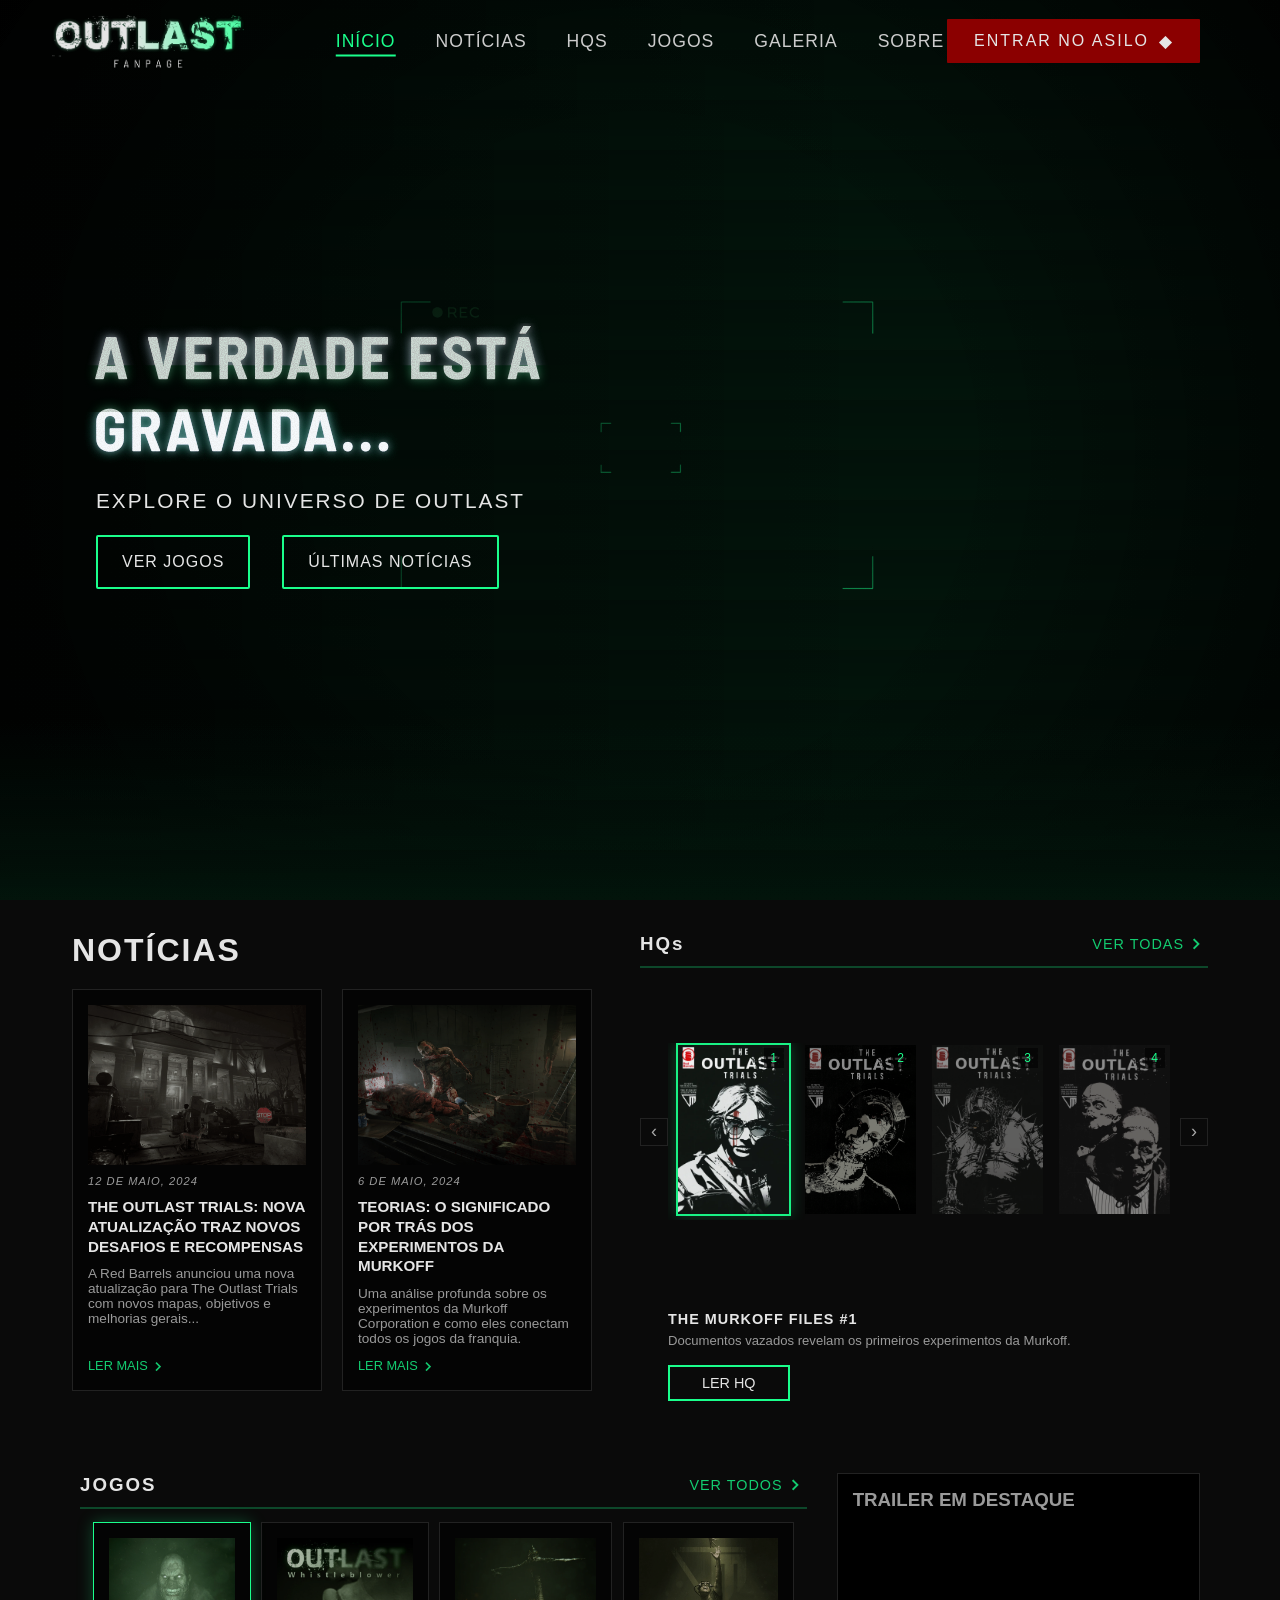
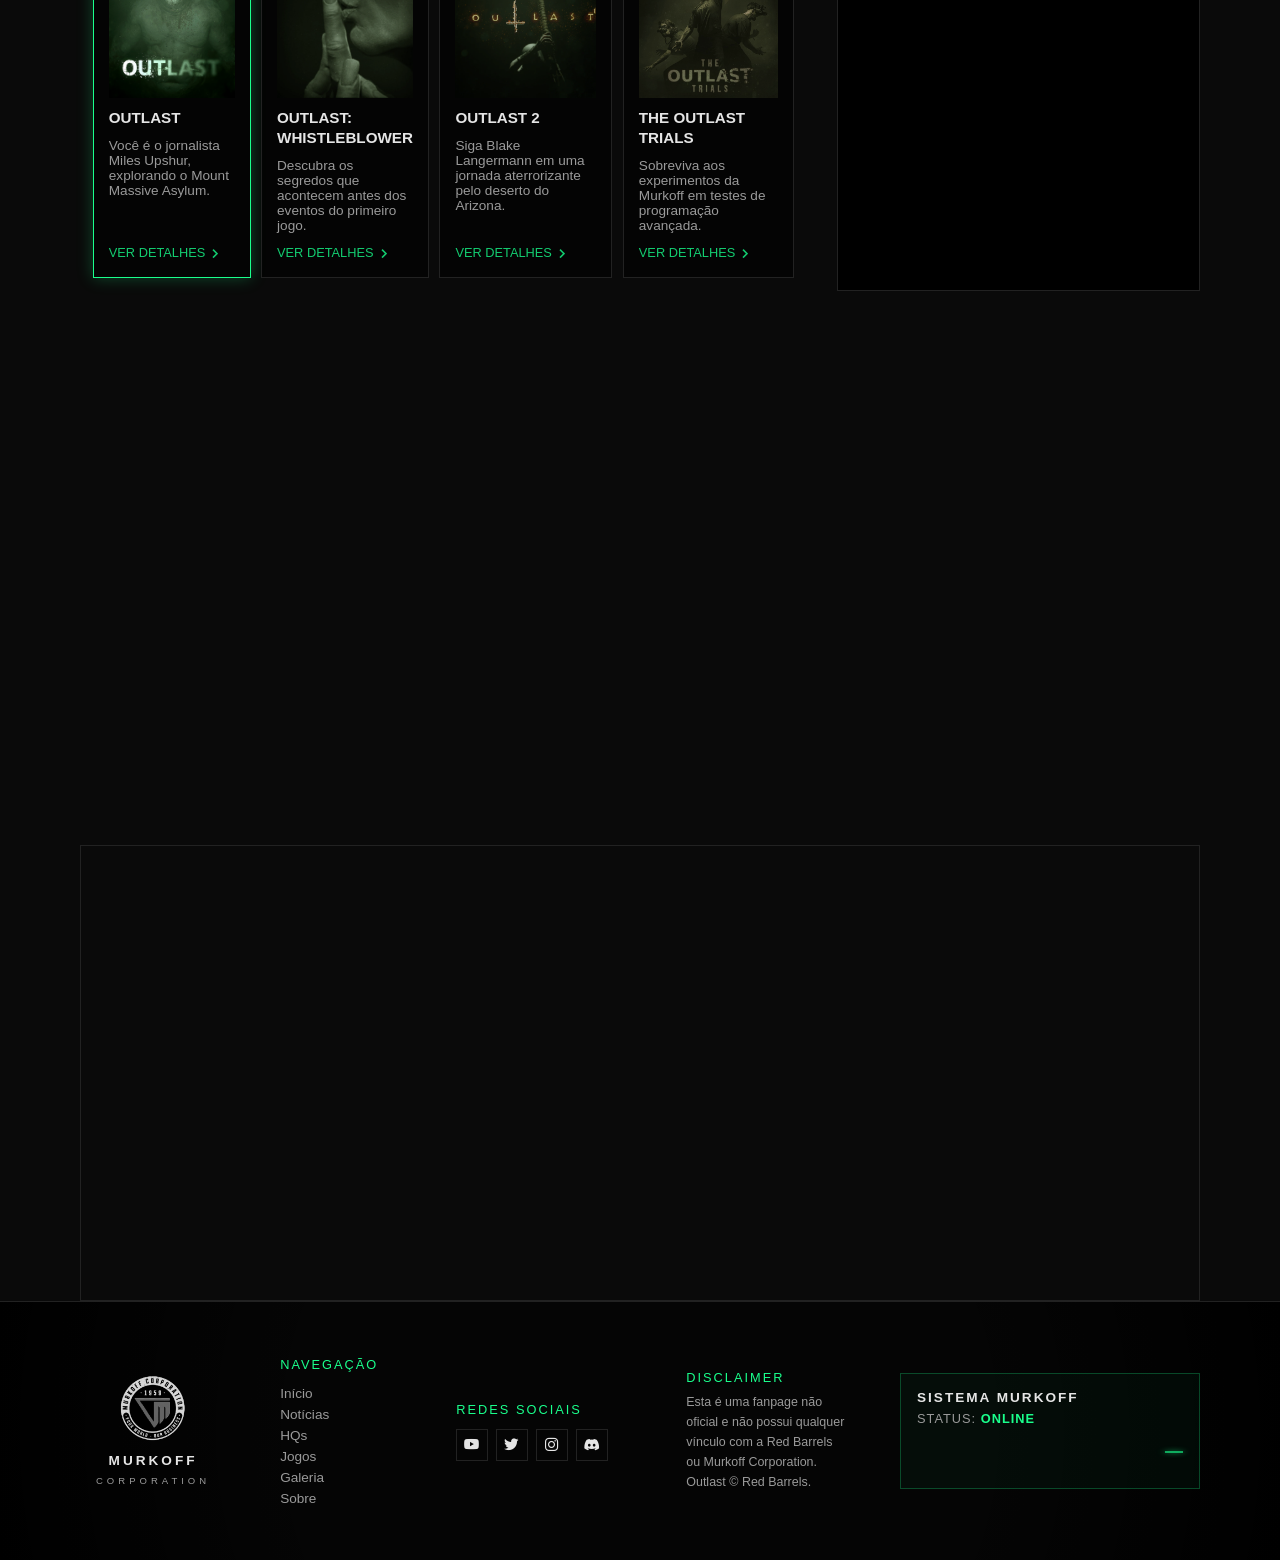
==== commit 2849b442: "Responsividade & Interatividade" ====
--- a/index.html
+++ b/index.html
@@ -1,335 +1,363 @@
 <!DOCTYPE html>
 <html lang="pt-br">
-    <head>
-        <meta charset="UTF-8">
-        <meta name="viewport" content="width=device-width, initial-scale=1.0">
-        <title>Outlast Fanpage</title>
-        <link rel="stylesheet" href="src/css/style.css">
-
-        <!-- FONTES -->
-        <link href="https://fonts.cdnfonts.com/css/base-02" rel="stylesheet">
-        <link href="https://fonts.cdnfonts.com/css/special-elite" rel="stylesheet">
-        <link href="https://fonts.cdnfonts.com/css/barlow-semi-condensed" rel="stylesheet">
-
-        <!-- ICONS -->
-        <link rel="shortcut icon" href="assets/icons/icon.png">
-        <link href='https://unpkg.com/boxicons@2.1.4/css/boxicons.min.css' rel='stylesheet'>
-
-        <!-- JAVASCRIPT -->
-        <script src="src/js/script.js" defer></script>
-        <script src="https://code.jquery.com/jquery-3.6.0.min.js"></script>
-        <link rel="stylesheet" href="https://cdn.jsdelivr.net/npm/swiper@11/swiper-bundle.min.css" />
-        <script src="https://cdn.jsdelivr.net/npm/swiper@11/swiper-bundle.min.js"></script>
-    </head>
-    <body>
-        <header class="header">
-            <a href="index.html" class="logo">
-                <img src="assets/icons/outlast-logo.png" alt>
-            </a>
-            <nav>
-                <a href="#inicio">INÍCIO</a>
-                <a href="#noticias">NOTÍCIAS</a>
-                <a href="#hqs">HQS</a>
-                <a href="#jogos">JOGOS</a>
-                <a href="#galeria">GALERIA</a>
-                <a href="#sobre">SOBRE</a>
-            </nav>
-            <a href class="btn-join"><p>ENTRAR NO ASILO</p><b>◆</b></a>
-        </header>
-        <section class="hero" id="inicio">
-            <video autoplay muted loop disablepictureinpicture controlslist="nodownload nofullscreen noremoteplayback"
-                x-webkit-airplay="deny" class="bg-hero-img">
-                <source src="assets/video/outlast-bg.mp4">
-            </video>
+
+<head>
+    <meta charset="UTF-8">
+    <meta name="viewport" content="width=device-width, initial-scale=1.0">
+    <title>Outlast Fanpage</title>
+    <link rel="stylesheet" href="src/css/style.css">
+
+    <!-- FONTES -->
+    <link href="https://fonts.cdnfonts.com/css/base-02" rel="stylesheet">
+    <link href="https://fonts.cdnfonts.com/css/special-elite" rel="stylesheet">
+    <link href="https://fonts.cdnfonts.com/css/barlow-semi-condensed" rel="stylesheet">
+
+    <!-- ICONS -->
+    <link rel="shortcut icon" href="assets/icons/icon.png">
+    <link href='https://unpkg.com/boxicons@2.1.4/css/boxicons.min.css' rel='stylesheet'>
+
+    <!-- JAVASCRIPT -->
+    <script src="src/js/script.js" defer></script>
+    <script src="https://code.jquery.com/jquery-3.6.0.min.js"></script>
+    <link rel="stylesheet" href="https://cdn.jsdelivr.net/npm/swiper@11/swiper-bundle.min.css" />
+    <script src="https://cdn.jsdelivr.net/npm/swiper@11/swiper-bundle.min.js"></script>
+</head>
+
+<body>
+    <header class="header">
+        <a href="index.html" class="logo">
+            <img src="assets/icons/outlast-logo.png" alt="Outlast Fanpage">
+        </a>
+        <nav>
+            <a href="#inicio">INÍCIO</a>
+            <a href="news.html">NOTÍCIAS</a>
+            <a href="#hqs">HQS</a>
+            <a href="#jogos">JOGOS</a>
+            <a href="#galeria">GALERIA</a>
+            <a href="#sobre">SOBRE</a>
+        </nav>
+        <a href="#sobre" class="btn-join">
+            <p>ENTRAR NO ASILO</p><b>◆</b>
+        </a>
+        <button class="nav-toggle" id="nav-toggle" aria-label="Abrir menu" aria-expanded="false"
+            aria-controls="mobile-menu">
+            <span></span>
+            <span></span>
+            <span></span>
+        </button>
+    </header>
+
+    <!-- MENU MOBILE -->
+    <div class="mobile-menu" id="mobile-menu">
+        <nav>
+            <a href="#inicio">INÍCIO</a>
+            <a href="news.html">NOTÍCIAS</a>
+            <a href="#hqs">HQS</a>
+            <a href="#jogos">JOGOS</a>
+            <a href="#galeria">GALERIA</a>
+            <a href="#sobre">SOBRE</a>
+        </nav>
+        <a href="#sobre" class="btn-join mobile-join">
+            <p>ENTRAR NO ASILO</p><b>◆</b>
+        </a>
+    </div>
+
+    <section class="hero" id="inicio">
+        <video autoplay muted loop playsinline disablepictureinpicture
+            controlslist="nodownload nofullscreen noremoteplayback" x-webkit-airplay="deny" class="bg-hero-img">
+            <source src="assets/video/outlast-bg.mp4">
+        </video>
+        <div class="overlay"></div>
+        <div class="overlay2"></div>
+        <img src="assets/img/rec-overlay.png" alt class="rec-overlay">
+        <div class="glitch-overlay"></div>
+        <article>
+            <div class="glitch-img-wrap reveal">
+                <img class="glitch-img" src="assets/img/title-hero.png" alt="Outlast">
+            </div>
+            <h4 class="reveal reveal-delay">EXPLORE O UNIVERSO DE OUTLAST</h4>
+            <div class="btns reveal reveal-delay">
+                <a href="#jogos">VER JOGOS</a>
+                <a href="news.html">ÚLTIMAS NOTÍCIAS</a>
+            </div>
+        </article>
+    </section>
+
+    <section class="news-hqs">
+        <article id="noticias" class="reveal">
+            <h1>NOTÍCIAS</h1>
+            <div class="carrossel">
+                <div class="card">
+                    <img src="assets/img/carrossel/news-1.jpg" alt>
+                    <i class="date">12 DE MAIO, 2024</i>
+                    <h4>THE OUTLAST TRIALS: NOVA ATUALIZAÇÃO TRAZ NOVOS DESAFIOS E RECOMPENSAS</h4>
+                    <p>A Red Barrels anunciou uma nova atualização para The Outlast Trials com novos mapas, objetivos e
+                        melhorias gerais...</p>
+                    <a href="news.html">LER MAIS <i class='bx bx-chevron-right'></i></a>
+                </div>
+                <div class="card">
+                    <img src="assets/img/carrossel/news-2.jpg" alt>
+                    <i class="date">6 DE MAIO, 2024</i>
+                    <h4>TEORIAS: O SIGNIFICADO POR TRÁS DOS EXPERIMENTOS DA MURKOFF</h4>
+                    <p>Uma análise profunda sobre os experimentos da Murkoff Corporation e como eles conectam todos os
+                        jogos da franquia.</p>
+                    <a href="news.html">LER MAIS <i class='bx bx-chevron-right'></i></a>
+                </div>
+                <div class="card">
+                    <img src="assets/img/carrossel/news-3.webp" alt>
+                    <i class="date">28 DE ABRIL, 2024</i>
+                    <h4>CURIOSIDADES: 15 FATOS SOBRE OUTLAST QUE VOCÊ (PROVAVELMENTE) NÃO SABIA</h4>
+                    <p>Detalhes escondidos, referências e segredos que tornam Outlast uma das franquias de terror mais
+                        assustadoras.</p>
+                    <a href="news.html">LER MAIS <i class='bx bx-chevron-right'></i></a>
+                </div>
+            </div>
+        </article>
+        <aside id="hqs" class="reveal reveal-delay">
+            <header class="header-alt">
+                <h1>HQs</h1>
+                <a href="#hqs">VER TODAS <i class='bx bx-chevron-right'></i></a>
+            </header>
+            <div class="slider-wrapper">
+                <button class="slider-btn" id="hqs-prev" aria-label="HQ anterior">&#8249;</button>
+                <div class="slides-track-wrap">
+                    <div class="slides-track" id="hqs-track"></div>
+                </div>
+                <button class="slider-btn" id="hqs-next" aria-label="Próxima HQ">&#8250;</button>
+            </div>
+
+            <div class="slide-info">
+                <h3 id="hqs-title"></h3>
+                <p id="hqs-desc"></p>
+                <button class="btn-ler">LER HQ</button>
+            </div>
+        </aside>
+    </section>
+
+    <section class="games-trailer">
+        <article id="jogos" class="reveal">
+            <header class="header-alt">
+                <h1>JOGOS</h1>
+                <a href="#jogos">VER TODOS <i class='bx bx-chevron-right'></i></a>
+            </header>
+            <div class="carrossel-jogos">
+                <div class="card" data-trailer="ZkSydla4sxo">
+                    <img src="assets/img/carrossel/outlast-cape.jpg" alt>
+                    <h4>OUTLAST</h4>
+                    <p>Você é o jornalista Miles Upshur, explorando o Mount Massive Asylum.</p>
+                    <a href="#jogos">VER DETALHES <i class='bx bx-chevron-right'></i></a>
+                </div>
+                <div class="card" data-trailer="-aMJB6BDX4w">
+                    <img src="assets/img/carrossel/outlast-whistleblower-cape.webp" alt>
+                    <h4>OUTLAST: WHISTLEBLOWER</h4>
+                    <p>Descubra os segredos que acontecem antes dos eventos do primeiro jogo.</p>
+                    <a href="#jogos">VER DETALHES <i class='bx bx-chevron-right'></i></a>
+                </div>
+                <div class="card" data-trailer="EOrTuPljfPU">
+                    <img src="assets/img/carrossel/outlast-2-cape.webp" alt>
+                    <h4>OUTLAST 2</h4>
+                    <p>Siga Blake Langermann em uma jornada aterrorizante pelo deserto do Arizona.</p>
+                    <a href="#jogos">VER DETALHES <i class='bx bx-chevron-right'></i></a>
+                </div>
+                <div class="card" data-trailer="DuKkethkMeo">
+                    <img src="assets/img/carrossel/outlast-trials-cape.jpg" alt>
+                    <h4>THE OUTLAST TRIALS</h4>
+                    <p>Sobreviva aos experimentos da Murkoff em testes de programação avançada.</p>
+                    <a href="#jogos">VER DETALHES <i class='bx bx-chevron-right'></i></a>
+                </div>
+            </div>
+        </article>
+        <aside class="reveal reveal-delay">
+            <h3>TRAILER EM DESTAQUE</h3>
+            <div class="trailer-track-wrap">
+                <div class="trailer-track" id="trailer-track">
+                    <iframe src="https://www.youtube.com/embed/ZkSydla4sxo" title="Outlast - Trailer Oficial"
+                        frameborder="0"
+                        allow="accelerometer; autoplay; clipboard-write; encrypted-media; gyroscope; picture-in-picture"
+                        allowfullscreen></iframe>
+                    <iframe src="https://www.youtube.com/embed/-aMJB6BDX4w" title="Outlast: Whistleblower - Trailer"
+                        frameborder="0"
+                        allow="accelerometer; autoplay; clipboard-write; encrypted-media; gyroscope; picture-in-picture"
+                        allowfullscreen></iframe>
+                    <iframe src="https://www.youtube.com/embed/MKrUZ36IVAY" title="Outlast 2 - Trailer" frameborder="0"
+                        allow="accelerometer; autoplay; clipboard-write; encrypted-media; gyroscope; picture-in-picture"
+                        allowfullscreen></iframe>
+                    <iframe src="https://www.youtube.com/embed/DuKkethkMeo" title="The Outlast Trials - Trailer"
+                        frameborder="0"
+                        allow="accelerometer; autoplay; clipboard-write; encrypted-media; gyroscope; picture-in-picture"
+                        allowfullscreen></iframe>
+                </div>
+            </div>
+        </aside>
+    </section>
+
+    <section class="galeria">
+        <article id="galeria" class="reveal">
+            <header class="header-alt reveal">
+                <h1>GALERIA</h1>
+                <div class="center">
+                    <nav>
+                        <a href="#galeria">TODAS</a>
+                        <a href="#galeria">PERSONAGENS</a>
+                        <a href="#galeria">CENÁRIOS</a>
+                        <a href="#galeria">FANARTS</a>
+                    </nav>
+                </div>
+                <a href="#galeria">VER TODAS <i class='bx bx-chevron-right'></i></a>
+            </header>
+            <div class="grade-galeria reveal">
+                <div class="linha">
+                    <img src="assets/img/carrossel/news-1.jpg" alt>
+                    <img src="assets/img/carrossel/news-2.jpg" alt>
+                    <img src="assets/img/carrossel/news-3.webp" alt>
+                    <img src="assets/img/galeria/01galeria.jpg" alt>
+                    <img src="assets/img/galeria/02galeria.jpg" alt>
+                    <img src="assets/img/galeria/03galeria.jpg" alt>
+                </div>
+                <div class="linha">
+                    <img src="assets/img/galeria/04galeria.jpg" alt>
+                    <img src="assets/img/galeria/05galeria.jpg" alt>
+                    <img src="assets/img/galeria/06galeria.jpg" alt>
+                    <img src="assets/img/galeria/07galeria.webp" alt>
+                    <img src="assets/img/galeria/08galeria.webp" alt>
+                    <img src="assets/img/galeria/09galeria.jpg" alt>
+                </div>
+                <div class="linha">
+                    <img src="assets/img/galeria/10galeria.webp" alt>
+                    <img src="assets/img/galeria/11galeria.webp" alt>
+                    <img src="assets/img/galeria/12galeria.jpg" alt>
+                    <img src="assets/img/galeria/13galeria.webp" alt>
+                    <img src="assets/img/galeria/14galeria.webp" alt>
+                    <img src="assets/img/galeria/15galeria.jpg" alt>
+                </div>
+                <div class="linha">
+                    <img src="assets/img/galeria/16galeria.jpg" alt>
+                    <img src="assets/img/galeria/17galeria.avif" alt>
+                    <img src="assets/img/galeria/18galeria.webp" alt>
+                    <img src="assets/img/galeria/19galeria.webp" alt>
+                    <img src="assets/img/galeria/20galeria.avif" alt>
+                    <img src="assets/img/galeria/21galeria.png" alt>
+                </div>
+            </div>
+        </article>
+        <aside class="galeria-viewer">
+            <div class="viewer-main">
+                <img id="viewer-img" src alt>
+                <div class="viewer-controls">
+                    <button class="viewer-btn-icon" id="viewer-fullscreen" title="Tela cheia" aria-label="Tela cheia">
+                        <i class='bx bx-fullscreen'></i>
+                    </button>
+                    <button class="viewer-btn-icon" id="viewer-close" aria-label="Fechar visualizador">
+                        <i class='bx bx-x'></i>
+                    </button>
+                </div>
+            </div>
+            <div class="viewer-nav">
+                <button class="viewer-btn" id="viewer-prev" aria-label="Imagem anterior">&#8249;</button>
+                <div class="viewer-thumbs-wrap">
+                    <div class="viewer-thumbs" id="viewer-thumbs"></div>
+                </div>
+                <button class="viewer-btn" id="viewer-next" aria-label="Próxima imagem">&#8250;</button>
+                <span class="viewer-counter" id="viewer-counter">1 / 12</span>
+            </div>
+        </aside>
+    </section>
+
+    <section class="sobre">
+        <article id="sobre" class="reveal">
+            <h1>SOBRE A FRANQUIA</h1>
+            <p>
+                Outlast é uma franquia de jogos de terror em primeira pessoa desenvolvida pela Red Barrels. A série
+                se passa no universo da Murkoff Corporation, envolta em segredos, experimentos desumanos e uma busca
+                obsessiva por conhecimento.<br><br>
+                Sem armas. Sem poder. Apenas você, sua câmera e a verdade. <br>
+                Eles estão sempre assistindo.
+            </p>
+            <a href="news.html">SAIBA MAIS</a>
+        </article>
+        <aside class="reveal reveal-delay">
+            <img src="assets/img/bgfooter2.webp" alt="Murkoff Corporation">
             <div class="overlay"></div>
-            <div class="overlay2"></div>
-            <img src="assets/img/rec-overlay.png" alt class="rec-overlay">
-            <div class="glitch-overlay"></div>
-            <article>
-                <div class="glitch-img-wrap reveal">
-                    <img class="glitch-img" src="assets/img/title-hero.png" alt>
-                </div>
-                <h4 class="reveal reveal-delay">EXPLORE O UNIVERSO DE OUTLAST</h4>
-                <div class="btns reveal reveal-delay">
-                    <a href>VER JOGOS</a>
-                    <a href>ÚLTIMAS NOTÍCIAS</a>
-                </div>
-            </article>
-        </section>
-        <section class="news-hqs">
-            <article id="noticias" class="reveal">
-                <h1>NOTÍCIAS</h1>
-                <div class="carrossel">
-                    <div class="card">
-                        <img src="assets/img/carrossel/news-1.jpg" alt>
-                        <i class="date">12 DE MAIO, 2024</i>
-                        <h4>THE OUTLAST TRIALS: NOVA ATUALIZAÇÃO TRAZ NOVOS DESAFIOS E RECOMPENSAS</h4>
-                        <p>A Red Barrels anunciou uma nova atualização para The Outlast Trials com novos mapas,
-                            objetivos e
-                            melhorias gerais...</p>
-                        <a href="news.html">LER MAIS <i class='bx bx-chevron-right'></i></a>
-                    </div>
-                    <div class="card">
-                        <img src="assets/img/carrossel/news-2.jpg" alt>
-                        <i class="date">6 DE MAIO, 2024</i>
-                        <h4>TEORIAS: O SIGNIFICADO POR TRÁS DOS EXPERIMENTOS DA MURKOFF</h4>
-                        <p>Uma análise profunda sobre os experimentos da Murkoff Corporation e como eles conectam todos
-                            os
-                            jogos da franquia.</p>
-                        <a href="news.html">LER MAIS <i class='bx bx-chevron-right'></i></a>
-                    </div>
-                    <div class="card">
-                        <img src="assets/img/carrossel/news-3.webp" alt>
-                        <i class="date">28 DE ABRIL, 2024</i>
-                        <h4>CURIOSIDADES: 15 FATOS SOBRE OUTLAST QUE VOCÊ (PROVAVELMENTE) NÃO SABIA</h4>
-                        <p>Detalhes escondidos, referências e segredos que tornam Outlast uma das franquias de terror
-                            mais
-                            assustadoras.</p>
-                        <a href="news.html">LER MAIS <i class='bx bx-chevron-right'></i></a>
-                    </div>
-                </div>
-            </article>
-            <aside id="hqs" class="reveal reveal-delay">
-                <header class="header-alt">
-                    <h1>HQs</h1>
-                    <a href>VER TODAS <i class='bx bx-chevron-right'></i></a>
-                </header>
-                <div class="slider-wrapper">
-                    <button class="slider-btn" id="hqs-prev">&#8249;</button>
-                    <div class="slides-track-wrap">
-                        <div class="slides-track" id="hqs-track"></div>
-                    </div>
-                    <button class="slider-btn" id="hqs-next">&#8250;</button>
-                </div>
-
-                <div class="slide-info">
-                    <h3 id="hqs-title"></h3>
-                    <p id="hqs-desc"></p>
-                    <button class="btn-ler">LER HQ</button>
-                </div>
-            </aside>
-        </section>
-        <section class="games-trailer">
-            <article id="jogos" class="reveal">
-                <header class="header-alt">
-                    <h1>JOGOS</h1>
-                    <a href>VER TODOS <i class='bx bx-chevron-right'></i></a>
-                </header>
-                <div class="carrossel-jogos">
-                    <div class="card" data-trailer="ZkSydla4sxo">
-                        <img src="assets/img/carrossel/outlast-cape.jpg" alt>
-                        <h4>OUTLAST</h4>
-                        <p>Você é o jornalista Miles Upshur, explorando o Mount Massive Asylum.</p>
-                        <a href>VER DETALHES <i class='bx bx-chevron-right'></i></a>
-                    </div>
-                    <div class="card" data-trailer="-aMJB6BDX4w">
-                        <img src="assets/img/carrossel/outlast-whistleblower-cape.webp" alt>
-                        <h4>OUTLAST: WHISTLEBLOWER</h4>
-                        <p>Descubra os segredos que acontecem antes dos eventos do primeiro jogo.</p>
-                        <a href>VER DETALHES <i class='bx bx-chevron-right'></i></a>
-                    </div>
-                    <div class="card" data-trailer="EOrTuPljfPU">
-                        <img src="assets/img/carrossel/outlast-2-cape.webp" alt>
-                        <h4>OUTLAST 2</h4>
-                        <p>Siga Blake Langermann em uma jornada aterrorizante pelo deserto do Arizona.</p>
-                        <a href>VER DETALHES <i class='bx bx-chevron-right'></i></a>
-                    </div>
-                    <div class="card" data-trailer="DuKkethkMeo">
-                        <img src="assets/img/carrossel/outlast-trials-cape.jpg" alt>
-                        <h4>THE OUTLAST TRIALS</h4>
-                        <p>Sobreviva aos experimentos da Murkoff em testes de programação avançada.</p>
-                        <a href>VER DETALHES <i class='bx bx-chevron-right'></i></a>
-                    </div>
-                </div>
-            </article>
-            <aside class="reveal reveal-delay">
-                <h3>TRAILER EM DESTAQUE</h3>
-                <div class="trailer-track-wrap">
-                    <div class="trailer-track" id="trailer-track">
-                        <iframe src="https://www.youtube.com/embed/ZkSydla4sxo"
-                            title="Outlast - Trailer Oficial"
-                            frameborder="0"
-                            allow="accelerometer; autoplay; clipboard-write; encrypted-media; gyroscope; picture-in-picture"
-                            allowfullscreen></iframe>
-                        <iframe src="https://www.youtube.com/embed/-aMJB6BDX4w" frameborder="0"
-                            allow="accelerometer; autoplay; clipboard-write; encrypted-media; gyroscope; picture-in-picture"
-                            allowfullscreen></iframe>
-                        <iframe src="https://www.youtube.com/embed/MKrUZ36IVAY" frameborder="0"
-                            allow="accelerometer; autoplay; clipboard-write; encrypted-media; gyroscope; picture-in-picture"
-                            allowfullscreen></iframe>
-                        <iframe src="https://www.youtube.com/embed/DuKkethkMeo" frameborder="0"
-                            allow="accelerometer; autoplay; clipboard-write; encrypted-media; gyroscope; picture-in-picture"
-                            allowfullscreen></iframe>
-                    </div>
-                </aside>
-            </section>
-            <section class="galeria">
-                <article id="galeria" class="reveal">
-                    <header class="header-alt reveal">
-                        <h1>GALERIA</h1>
-                        <div class="center">
-                            <nav>
-                                <a href>TODAS</a>
-                                <a href>PERSONAGENS</a>
-                                <a href>CENÁRIOS</a>
-                                <a href>FANARTS</a>
-                            </nav>
-                        </div>
-                        <a href>VER TODAS <i class='bx bx-chevron-right'></i></a>
-                    </header>
-                    <div class="grade-galeria reveal">
-                        <div class="linha">
-                            <img src="assets/img/carrossel/news-1.jpg" alt>
-                            <img src="assets/img/carrossel/news-2.jpg" alt>
-                            <img src="assets/img/carrossel/news-3.webp" alt>
-                            <img src="assets/img/galeria/01galeria.jpg" alt>
-                            <img src="assets/img/galeria/02galeria.jpg" alt>
-                            <img src="assets/img/galeria/03galeria.jpg" alt>
-                        </div>
-                        <div class="linha">
-                            <img src="assets/img/galeria/04galeria.jpg" alt>
-                            <img src="assets/img/galeria/05galeria.jpg" alt>
-                            <img src="assets/img/galeria/06galeria.jpg" alt>
-                            <img src="assets/img/galeria/07galeria.webp" alt>
-                            <img src="assets/img/galeria/08galeria.webp" alt>
-                            <img src="assets/img/galeria/09galeria.jpg" alt>
-                        </div>
-                        <div class="linha">
-                            <img src="assets/img/galeria/10galeria.webp" alt>
-                            <img src="assets/img/galeria/11galeria.webp" alt>
-                            <img src="assets/img/galeria/12galeria.jpg" alt>
-                            <img src="assets/img/galeria/13galeria.webp" alt>
-                            <img src="assets/img/galeria/14galeria.webp" alt>
-                            <img src="assets/img/galeria/15galeria.jpg" alt>
-                        </div>
-                        <div class="linha">
-                            <img src="assets/img/galeria/16galeria.jpg" alt>
-                            <img src="assets/img/galeria/17galeria.avif" alt>
-                            <img src="assets/img/galeria/18galeria.webp" alt>
-                            <img src="assets/img/galeria/19galeria.webp" alt>
-                            <img src="assets/img/galeria/20galeria.avif" alt>
-                            <img src="assets/img/galeria/21galeria.png" alt>
-                        </div>
-                    </div>
-                </article>
-                <aside class="galeria-viewer">
-                    <div class="viewer-main">
-                        <img id="viewer-img" src alt>
-                        <div class="viewer-controls">
-                            <button class="viewer-btn-icon" id="viewer-fullscreen" title="Tela cheia">
-                                <i class='bx bx-fullscreen'></i>
-                            </button>
-                            <button class="viewer-btn-icon" id="viewer-close">
-                                <i class='bx bx-x'></i>
-                            </button>
-                        </div>
-                    </div>
-                    <div class="viewer-nav">
-                        <button class="viewer-btn" id="viewer-prev">&#8249;</button>
-                        <div class="viewer-thumbs-wrap">
-                            <div class="viewer-thumbs" id="viewer-thumbs"></div>
-                        </div>
-                        <button class="viewer-btn" id="viewer-next">&#8250;</button>
-                        <span class="viewer-counter" id="viewer-counter">1 / 12</span>
-                    </div>
-                </aside>
-            </section>
-
-            <section class="sobre">
-                <article id="sobre" class="reveal">
-                    <h1>SOBRE A FRANQUIA</h1>
-                    <p>
-                        Outlast é uma franquia de jogos de terror em primeira pessoa desenvolvida pela Red Barrels. A
-                        série
-                        se passa no universo da Murkoff Corporation, envolta em segredos, experimentos desumanos e uma
-                        busca
-                        obsessiva por conhecimento.<br><br>
-                        Sem armas. Sem poder. Apenas você, sua câmera e a verdade. <br>
-                        Eles estão sempre assistindo.
-                    </p>
-                    <a href>SAIBA MAIS</a>
-                </article>
-                <aside class="reveal reveal-delay">
-                    <img src="assets/img/bgfooter2.webp" alt="Murkoff Corporation">
-                    <div class="overlay"></div>
-                    <h2>LINHA DO TEMPO</h2>
-                    <div class="timeline">
-                        <div class="timeline-item">
-                            <div class="circle-dot"></div>
-                            <h4>1971</h4>
-                            <p>Primeiros registros dos equipamentos da Murkoff.</p>
-                        </div>
-                        <div class="timeline-item">
-                            <div class="circle-dot"></div>
-                            <h4>2009</h4>
-                            <p>Eventos de Outlast e Outlast: Whistleblower no Mount Massive Asylum.</p>
-                        </div>
-                        <div class="timeline-item">
-                            <div class="circle-dot"></div>
-                            <h4>2013</h4>
-                            <p>Outbreak na Temple Gate e os eventos de Outlast 2.</p>
-                        </div>
-                        <div class="timeline-item">
-                            <div class="circle-dot"></div>
-                            <h4>2017 - presente</h4>
-                            <p>Experimentação em larga escala com The Outlast Trials.</p>
-                        </div>
-                    </div>
-                </aside>
-            </section>
-
-            <footer class="footer">
-                <div class="footer-brand">
-                    <img src="assets/icons/footer-icon.png" alt>
-                    <span>MURKOFF<br><small>CORPORATION</small></span>
-                </div>
-                <nav>
-                    <h4>NAVEGAÇÃO</h4>
-                    <a href>Início</a>
-                    <a href>Notícias</a>
-                    <a href>HQs</a>
-                    <a href>Jogos</a>
-                    <a href>Galeria</a>
-                    <a href>Sobre</a>
-                </nav>
-                <div class="social">
-                    <h4>REDES SOCIAIS</h4>
-                    <div class="social-icons">
-                        <a href><i class='bx bxl-youtube'></i></a>
-                        <a href><i class='bx bxl-twitter'></i></a>
-                        <a href><i class='bx bxl-instagram'></i></a>
-                        <a href><i class='bx bxl-discord-alt'></i></a>
-                    </div>
-                </div>
-                <div class="disclaimer">
-                    <h4>DISCLAIMER</h4>
-                    <p>Esta é uma fanpage não oficial e não possui qualquer vínculo com a Red Barrels ou Murkoff
-                        Corporation.<br>
-                        Outlast © Red Barrels.</p>
-                </div>
-                <div class="murkoff-system">
-                    <h4>SISTEMA MURKOFF</h4>
-                    <p class="status">STATUS: <span>ONLINE</span></p>
-                    <svg class="ecg" viewBox="0 0 200 50" preserveAspectRatio="none">
-                        <polyline class="ecg-line"
-                            points="0,25 20,25 30,25 35,5 40,45 45,25 55,25 65,25 70,10 75,40 80,25 90,25 200,25" />
-                    </svg>
-                </div>
-                <video autoplay muted loop disablepictureinpicture
-                    controlslist="nodownload nofullscreen noremoteplayback" x-webkit-airplay="deny">
-                    <source src="assets/video/outlast-trailer.mp4">
-                </video>
-            </footer>
-            <div class="fullscreen-overlay" id="fullscreen-overlay">
-                <img id="fullscreen-img" src alt>
-                <button class="fullscreen-close" id="fullscreen-close">
-                    <i class='bx bx-x'></i>
-                </button>
-                <div class="fullscreen-nav">
-                    <button id="fullscreen-prev">&#8249;</button>
-                    <span class="fullscreen-counter" id="fullscreen-counter">1 / 12</span>
-                    <button id="fullscreen-next">&#8250;</button>
-                </div>
-            </div>
-        </body>
-    </html>+            <h2>LINHA DO TEMPO</h2>
+            <div class="timeline">
+                <div class="timeline-item">
+                    <div class="circle-dot"></div>
+                    <h4>1971</h4>
+                    <p>Primeiros registros dos equipamentos da Murkoff.</p>
+                </div>
+                <div class="timeline-item">
+                    <div class="circle-dot"></div>
+                    <h4>2009</h4>
+                    <p>Eventos de Outlast e Outlast: Whistleblower no Mount Massive Asylum.</p>
+                </div>
+                <div class="timeline-item">
+                    <div class="circle-dot"></div>
+                    <h4>2013</h4>
+                    <p>Outbreak na Temple Gate e os eventos de Outlast 2.</p>
+                </div>
+                <div class="timeline-item">
+                    <div class="circle-dot"></div>
+                    <h4>2017 - presente</h4>
+                    <p>Experimentação em larga escala com The Outlast Trials.</p>
+                </div>
+            </div>
+        </aside>
+    </section>
+
+    <footer class="footer">
+        <div class="footer-brand">
+            <img src="assets/icons/footer-icon.png" alt>
+            <span>MURKOFF<br><small>CORPORATION</small></span>
+        </div>
+        <nav>
+            <h4>NAVEGAÇÃO</h4>
+            <a href="#inicio">Início</a>
+            <a href="news.html">Notícias</a>
+            <a href="#hqs">HQs</a>
+            <a href="#jogos">Jogos</a>
+            <a href="#galeria">Galeria</a>
+            <a href="#sobre">Sobre</a>
+        </nav>
+        <div class="social">
+            <h4>REDES SOCIAIS</h4>
+            <div class="social-icons">
+                <a href="#inicio" aria-label="YouTube"><i class='bx bxl-youtube'></i></a>
+                <a href="#inicio" aria-label="Twitter"><i class='bx bxl-twitter'></i></a>
+                <a href="#inicio" aria-label="Instagram"><i class='bx bxl-instagram'></i></a>
+                <a href="#inicio" aria-label="Discord"><i class='bx bxl-discord-alt'></i></a>
+            </div>
+        </div>
+        <div class="disclaimer">
+            <h4>DISCLAIMER</h4>
+            <p>Esta é uma fanpage não oficial e não possui qualquer vínculo com a Red Barrels ou Murkoff
+                Corporation.<br>
+                Outlast © Red Barrels.</p>
+        </div>
+        <div class="murkoff-system">
+            <h4>SISTEMA MURKOFF</h4>
+            <p class="status">STATUS: <span>ONLINE</span></p>
+            <svg class="ecg" viewBox="0 0 200 50" preserveAspectRatio="none">
+                <polyline class="ecg-line"
+                    points="0,25 20,25 30,25 35,5 40,45 45,25 55,25 65,25 70,10 75,40 80,25 90,25 200,25" />
+            </svg>
+        </div>
+        <video autoplay muted loop playsinline disablepictureinpicture
+            controlslist="nodownload nofullscreen noremoteplayback" x-webkit-airplay="deny">
+            <source src="assets/video/outlast-trailer.mp4">
+        </video>
+    </footer>
+
+    <div class="fullscreen-overlay" id="fullscreen-overlay">
+        <img id="fullscreen-img" src alt>
+        <button class="fullscreen-close" id="fullscreen-close" aria-label="Fechar tela cheia">
+            <i class='bx bx-x'></i>
+        </button>
+        <div class="fullscreen-nav">
+            <button id="fullscreen-prev" aria-label="Imagem anterior">&#8249;</button>
+            <span class="fullscreen-counter" id="fullscreen-counter">1 / 12</span>
+            <button id="fullscreen-next" aria-label="Próxima imagem">&#8250;</button>
+        </div>
+    </div>
+</body>
+
+</html>
--- a/src/css/style.css
+++ b/src/css/style.css
@@ -50,9 +50,10 @@
 
 .bg-hero-img {
     position: absolute;
+    inset: 0;
     z-index: -1;
     width: 100%;
-    height: auto;
+    height: 100%;
     object-fit: cover;
     filter: brightness(50%);
 }
@@ -451,7 +452,7 @@
     content: '';
     position: absolute;
     inset: 0;
-    background-image: url('assets/img/title-hero.png');
+    background-image: url('../../assets/img/title-hero.png');
     background-size: 50% 100%;
     background-repeat: no-repeat;
 }
@@ -797,7 +798,7 @@
 }
 
 .slide {
-    flex: 0 0 calc(25% - 9px);
+    flex: 0 0 calc((100% / var(--hq-visible, 4)) - 9px);
     cursor: pointer;
     position: relative;
 }
@@ -1131,8 +1132,8 @@
 }
 
 .viewer-thumb {
-    flex: 0 0 calc(25% - 5px);
-    width: calc(25% - 5px);
+    flex: 0 0 calc((100% / var(--thumbs-visible, 4)) - 5px);
+    width: calc((100% / var(--thumbs-visible, 4)) - 5px);
     aspect-ratio: 1;
     object-fit: cover;
     filter: brightness(0.5) saturate(0.6);
@@ -1462,11 +1463,11 @@
 /* ===================== FOOTER ===================== */
 .footer {
     position: relative;
-    display: grid;
-    grid-template-columns: 1fr 1fr 1fr 1fr 1fr;
+    display: flex;
     align-items: center;
+    justify-content: space-between;
+    padding: 3rem 5rem;
     gap: 30px;
-    padding: 3rem 5rem;
     background: #050505;
     border-top: 1px solid var(--border);
     overflow: hidden;
@@ -1503,6 +1504,7 @@
     align-items: center;
     gap: 8px;
     text-align: center;
+    padding: 0.4rem 1rem;
 }
 
 .footer-brand img {
@@ -1533,6 +1535,7 @@
     display: flex;
     flex-direction: column;
     gap: 6px;
+    padding: 0.4rem 1.5rem;
 }
 
 .footer nav h4 {
@@ -1542,6 +1545,7 @@
     font-weight: 200;
     letter-spacing: 2px;
     font-size: 0.8em;
+
 }
 
 .footer nav a {
@@ -1561,6 +1565,7 @@
     display: flex;
     flex-direction: column;
     gap: 12px;
+    padding: 0.4rem 1.5rem;
 }
 
 .social h4 {
@@ -1595,6 +1600,9 @@
 }
 
 /* Disclaimer */
+.disclaimer {
+    padding: 0.4rem 1.5rem;
+}
 
 .disclaimer h4 {
     color: var(--main);
@@ -1618,6 +1626,7 @@
     padding: 1rem;
     display: flex;
     flex-direction: column;
+    min-width: 300px;
     gap: 6px;
     background: rgba(26, 255, 140, 0.03);
 }
@@ -1675,35 +1684,546 @@
     }
 }
 
-/* Responsive */
-
-@media (max-width: 900px) {
+/* ===================== MENU MOBILE ===================== */
+
+/* Compensa o header fixo ao pular para uma âncora */
+[id] {
+    scroll-margin-top: 90px;
+}
+
+.nav-toggle {
+    display: none;
+    flex-direction: column;
+    justify-content: center;
+    gap: 5px;
+    width: 42px;
+    height: 42px;
+    padding: 0 8px;
+    background: transparent;
+    border: 1px solid var(--border);
+    cursor: pointer;
+    transition: 0.25s;
+    flex-shrink: 0;
+}
+
+.nav-toggle:hover {
+    border-color: var(--main);
+    box-shadow: 0 0 8px var(--main-glow);
+}
+
+.nav-toggle span {
+    display: block;
+    width: 100%;
+    height: 2px;
+    background: var(--text);
+    transition: transform 0.3s ease, opacity 0.2s ease;
+}
+
+.nav-toggle.open span:nth-child(1) {
+    transform: translateY(7px) rotate(45deg);
+}
+
+.nav-toggle.open span:nth-child(2) {
+    opacity: 0;
+}
+
+.nav-toggle.open span:nth-child(3) {
+    transform: translateY(-7px) rotate(-45deg);
+}
+
+.mobile-menu {
+    position: fixed;
+    inset: 0;
+    z-index: 98;
+    display: flex;
+    flex-direction: column;
+    align-items: center;
+    justify-content: center;
+    gap: 2rem;
+    background: rgba(5, 5, 5, 0.97);
+    backdrop-filter: blur(6px);
+    opacity: 0;
+    visibility: hidden;
+    pointer-events: none;
+    transition: opacity 0.3s ease, visibility 0.3s ease;
+}
+
+.mobile-menu.open {
+    opacity: 1;
+    visibility: visible;
+    pointer-events: all;
+}
+
+/* Linhas de "scanline" para combinar com a estética found-footage */
+.mobile-menu::before {
+    content: '';
+    position: absolute;
+    inset: 0;
+    pointer-events: none;
+    background: repeating-linear-gradient(0deg, transparent, transparent 2px, rgba(0, 0, 0, 0.35) 3px);
+    opacity: 0.5;
+}
+
+.mobile-menu nav {
+    position: relative;
+    z-index: 1;
+    display: flex;
+    flex-direction: column;
+    align-items: center;
+    gap: 1.6rem;
+}
+
+.mobile-menu nav a {
+    font-size: 1.5rem;
+    letter-spacing: 3px;
+    color: #ccc;
+    font-weight: 500;
+    text-transform: uppercase;
+    position: relative;
+    opacity: 0;
+    transform: translateY(20px);
+    transition: color 0.25s ease;
+}
+
+.mobile-menu.open nav a {
+    animation: mobile-link-in 0.45s cubic-bezier(0.25, 0.8, 0.25, 1) forwards;
+}
+
+.mobile-menu.open nav a:nth-child(1) {
+    animation-delay: 0.05s;
+}
+
+.mobile-menu.open nav a:nth-child(2) {
+    animation-delay: 0.1s;
+}
+
+.mobile-menu.open nav a:nth-child(3) {
+    animation-delay: 0.15s;
+}
+
+.mobile-menu.open nav a:nth-child(4) {
+    animation-delay: 0.2s;
+}
+
+.mobile-menu.open nav a:nth-child(5) {
+    animation-delay: 0.25s;
+}
+
+.mobile-menu.open nav a:nth-child(6) {
+    animation-delay: 0.3s;
+}
+
+@keyframes mobile-link-in {
+    to {
+        opacity: 1;
+        transform: translateY(0);
+    }
+}
+
+.mobile-menu nav a:hover,
+.mobile-menu nav a.active {
+    color: var(--main);
+    text-shadow: 0 0 12px var(--main-glow);
+}
+
+.mobile-menu .mobile-join {
+    position: relative;
+    z-index: 1;
+    opacity: 0;
+    transform: translateY(20px);
+}
+
+.mobile-menu.open .mobile-join {
+    animation: mobile-link-in 0.45s cubic-bezier(0.25, 0.8, 0.25, 1) 0.35s forwards;
+}
+
+/* Trava o scroll do body enquanto o menu está aberto */
+body.menu-open {
+    overflow: hidden;
+}
+
+/* Com o menu aberto o header não pode se esconder — o botão de fechar vive nele */
+body.menu-open .header {
+    transform: translateY(0);
+    opacity: 1;
+    background-color: transparent;
+    backdrop-filter: none;
+}
+
+/* ===================== RESPONSIVE ===================== */
+
+/* ---------- <= 1200px : desktop menor ---------- */
+@media (max-width: 1200px) {
+
+    .header {
+        padding: 0.7rem 2.5rem;
+    }
+
+    .header nav {
+        gap: 26px;
+    }
+
+    .header nav a {
+        font-size: 1em;
+    }
+
+    .logo img {
+        width: 165px;
+    }
+
+    .hero article {
+        padding: 4rem 3rem;
+    }
+
+    .games-trailer,
+    .galeria {
+        padding: 40px 2.5rem;
+    }
+
+    .sobre {
+        margin: 0 2.5rem;
+    }
+
     .footer {
-        grid-template-columns: 1fr 1fr;
-        padding: 40px 2rem;
-    }
-}
-
-@media (max-width: 600px) {
+        padding: 3rem 2.5rem;
+    }
+
+    .news-hqs>article {
+        margin-left: 1.5rem;
+    }
+
+    .news-hqs>aside {
+        margin-right: 1.5rem;
+    }
+}
+
+/* ---------- <= 992px : entra o menu hambúrguer ---------- */
+@media (max-width: 992px) {
+
+    .header nav,
+    .header>.btn-join {
+        display: none;
+    }
+
+    .nav-toggle {
+        display: flex;
+    }
+
+    .header {
+        padding: 0.7rem 1.5rem;
+    }
+
+    .logo img {
+        width: 150px;
+    }
+
+    /* Notícias + HQs empilham */
+    .news-hqs {
+        flex-direction: column;
+    }
+
+    .news-hqs>article,
+    .news-hqs>aside {
+        width: 100%;
+        margin: 0;
+    }
+
+    #noticias {
+        width: 100%;
+    }
+
+    /* Sem scroll lateral: os cards quebram em linhas conforme a largura */
+    .carrossel {
+        display: grid;
+        grid-template-columns: repeat(auto-fit, minmax(240px, 1fr));
+        gap: 16px;
+        overflow-x: visible;
+        scroll-snap-type: none;
+        padding-bottom: 0;
+    }
+
+    .carrossel .card {
+        flex: none;
+        min-width: 0;
+        max-width: none;
+    }
+
+    /* Jogos + trailer empilham, com o trailer em cima */
+    .games-trailer {
+        grid-template-columns: 1fr;
+    }
+
+    .games-trailer>aside {
+        order: -1;
+    }
+
+    /* Sem altura do grid, o iframe colapsaria */
+    .trailer-track-wrap {
+        aspect-ratio: 16 / 9;
+        height: auto;
+    }
+
+    /* A grade ocupa a largura toda: aqui o clique abre direto em tela cheia
+       (ver "GALERIA" em script.js), então o visualizador lateral não é usado */
+    .galeria {
+        flex-direction: column;
+    }
+
+    .galeria.open #galeria {
+        width: 100%;
+    }
+
+    .galeria.open .galeria-viewer {
+        display: none;
+    }
+
+    .linha {
+        grid-template-columns: repeat(4, 1fr);
+    }
+
+    .linha img,
+    .galeria.open .linha img {
+        height: 100px;
+    }
+
+    /* Sobre empilha */
+    .sobre {
+        grid-template-columns: 1fr;
+    }
+
+    #sobre {
+        border-right: none;
+        border-bottom: 1px solid var(--border);
+    }
+
+    /* Footer: quebra em linhas em vez de espremer */
     .footer {
+        flex-wrap: wrap;
+        justify-content: flex-start;
+        gap: 24px;
+    }
+
+    .murkoff-system {
+        min-width: 0;
+        flex: 1 1 260px;
+    }
+}
+
+/* ---------- <= 768px : tablet / celular grande ---------- */
+@media (max-width: 768px) {
+
+    .hero {
+        min-height: 520px;
+    }
+
+    .hero article {
+        padding: 3rem 1.5rem;
+    }
+
+    .hero article img {
+        width: 78%;
+    }
+
+    .hero article h4 {
+        font-size: 1.05em;
+        margin-left: 0;
+    }
+
+    .hero article .btns {
+        margin-left: 0;
+        gap: 1rem;
+        flex-wrap: wrap;
+    }
+
+    .hero article .btns a {
+        padding: 0.8rem 1.2rem;
+        font-size: 0.9em;
+    }
+
+    .rec-overlay {
+        width: 70%;
+    }
+
+    /* Jogos viram grade de 2 em vez de fila apertada */
+    .carrossel-jogos {
+        display: grid;
+        grid-template-columns: repeat(2, 1fr);
+        gap: 12px;
+        padding: 0.8rem 0;
+    }
+
+    .linha {
+        grid-template-columns: repeat(3, 1fr);
+    }
+
+    .linha img,
+    .galeria.open .linha img {
+        height: 110px;
+    }
+
+    .grade-galeria {
+        padding: 1rem 0;
+    }
+
+    /* Filtros da galeria saem do meio absoluto e viram linha própria */
+    .header-alt {
+        flex-wrap: wrap;
+        gap: 10px;
+    }
+
+    .center {
+        order: 3;
+        width: 100%;
+        height: auto;
+    }
+
+    .header-alt nav {
+        position: static;
+        transform: none;
+        justify-content: flex-start;
+        gap: 16px;
+        flex-wrap: wrap;
+    }
+
+    #sobre,
+    .sobre aside {
+        padding: 1.5rem;
+    }
+
+    .sobre {
+        padding: 24px 1rem;
+        margin: 0 1.5rem;
+    }
+
+    .footer {
+        padding: 2.5rem 1.5rem;
+    }
+}
+
+/* ---------- <= 480px : celular ---------- */
+@media (max-width: 480px) {
+
+    .header {
+        padding: 0.6rem 1rem;
+    }
+
+    .logo img {
+        width: 130px;
+    }
+
+    .mobile-menu nav a {
+        font-size: 1.25rem;
+    }
+
+    .hero article {
+        padding: 2.5rem 1.2rem;
+    }
+
+    .hero article img {
+        width: 92%;
+    }
+
+    .hero article .btns {
+        flex-direction: column;
+        align-items: stretch;
+    }
+
+    .hero article .btns a {
+        text-align: center;
+    }
+
+    #noticias,
+    .news-hqs>aside {
+        padding: 1.5rem 1rem;
+    }
+
+    #noticias h1 {
+        font-size: 1.6rem;
+    }
+
+    .carrossel {
         grid-template-columns: 1fr;
+    }
+
+    .carrossel-jogos {
+        grid-template-columns: 1fr;
+    }
+
+    .linha {
+        grid-template-columns: repeat(2, 1fr);
+    }
+
+    .linha img,
+    .galeria.open .linha img {
+        height: 120px;
+    }
+
+    .galeria,
+    .games-trailer {
+        padding: 30px 1rem;
+    }
+
+    .sobre {
+        margin: 0 1rem;
+    }
+
+    #sobre h1 {
+        font-size: 1.2rem;
+    }
+
+    .footer {
+        padding: 2rem 1rem;
+        justify-content: center;
         text-align: center;
+    }
+
+    .footer-brand,
+    .footer nav,
+    .social,
+    .disclaimer {
+        padding: 0.4rem 0;
+    }
+
+    .footer nav,
+    .social {
+        align-items: center;
     }
 
     .social-icons {
         justify-content: center;
+    }
+
+    .viewer-counter {
+        display: none;
+    }
+}
+
+/* ---------- Acessibilidade: respeitar "reduzir movimento" ---------- */
+@media (prefers-reduced-motion: reduce) {
+
+    .glitch-overlay,
+    .glitch-img-wrap::before,
+    .glitch-img-wrap::after,
+    .ecg-line {
+        animation: none;
+    }
+
+    .reveal {
+        transition-duration: 0.01ms;
     }
 }
 
 .reveal {
     opacity: 0;
     transform: translateY(40px);
-    transition: opacity 0.7s ease, transform 0.7s ease;
+    filter: blur(6px);
+    transition: opacity 0.7s ease, transform 0.7s ease, filter 0.5s ease;
 }
 
 .reveal.visible {
     opacity: 1;
     transform: translateY(0);
+    filter: blur(0);
 }
 
 .reveal-delay {
